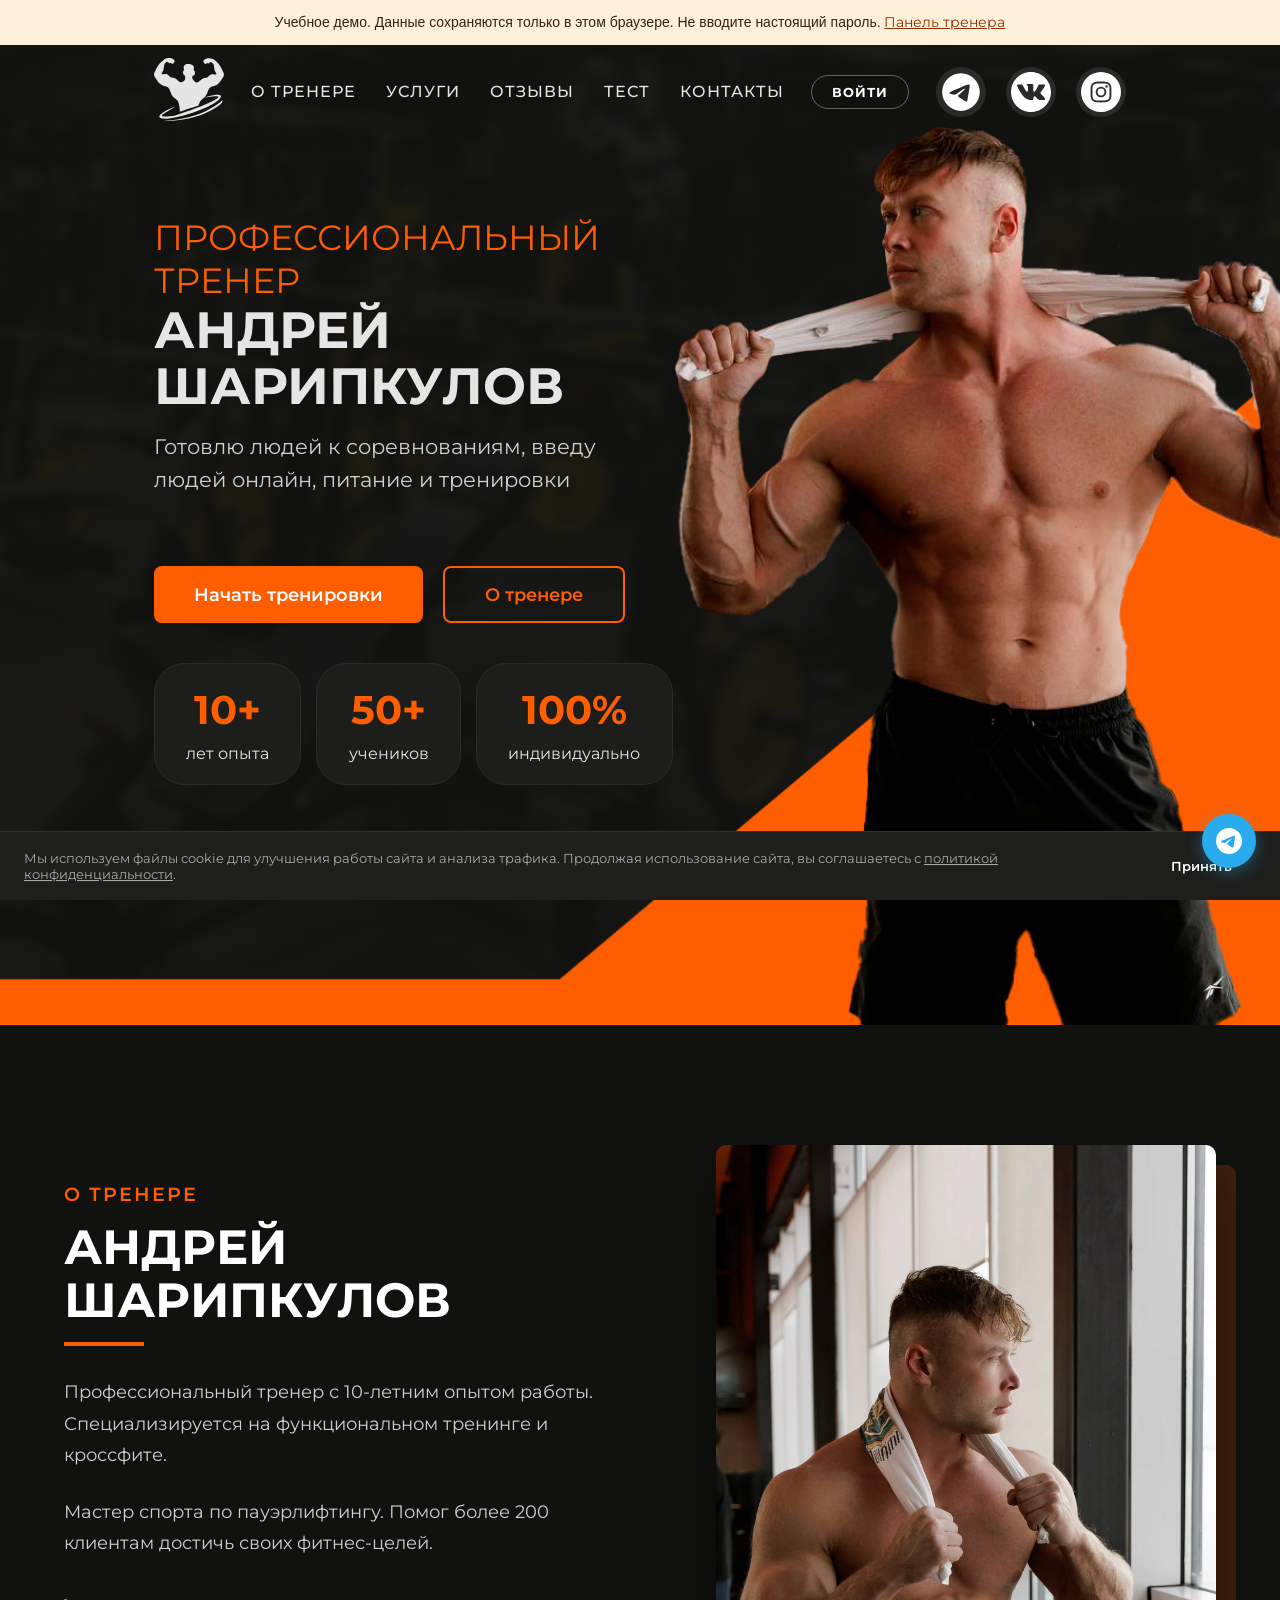
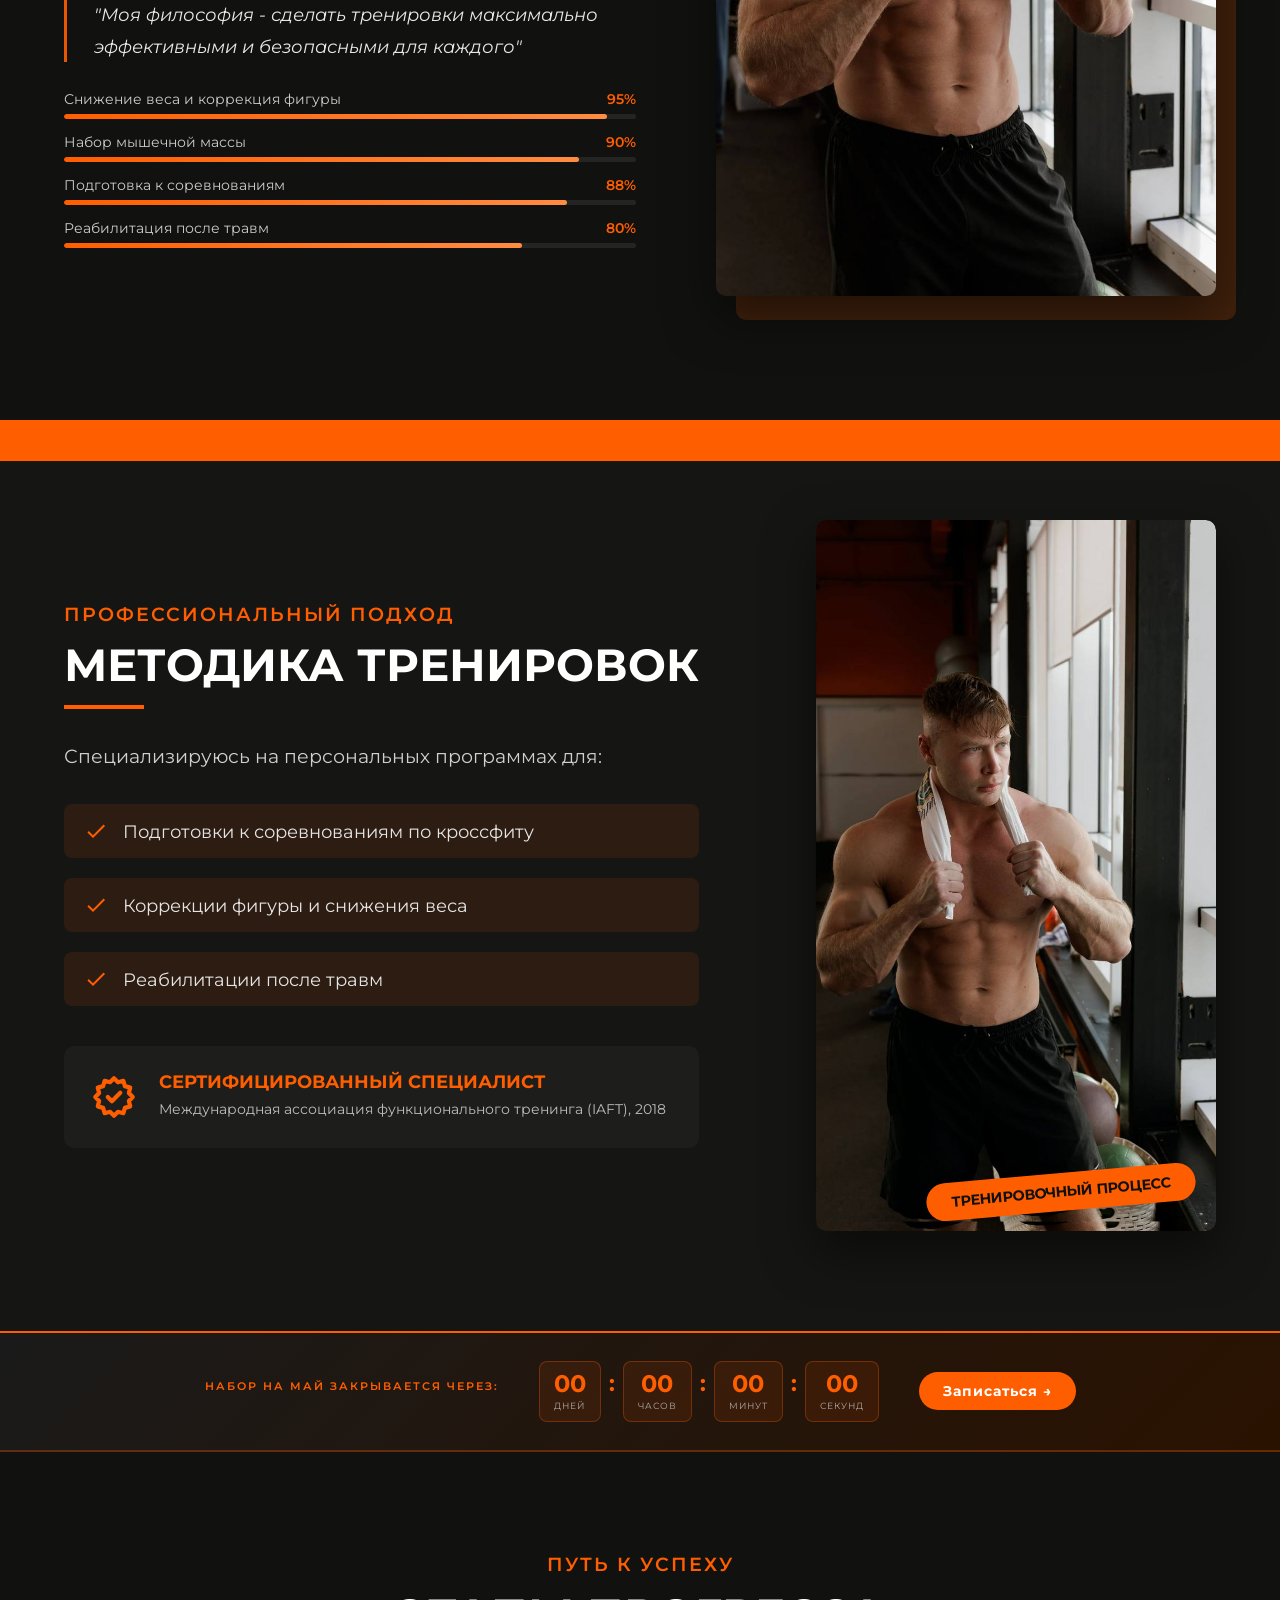
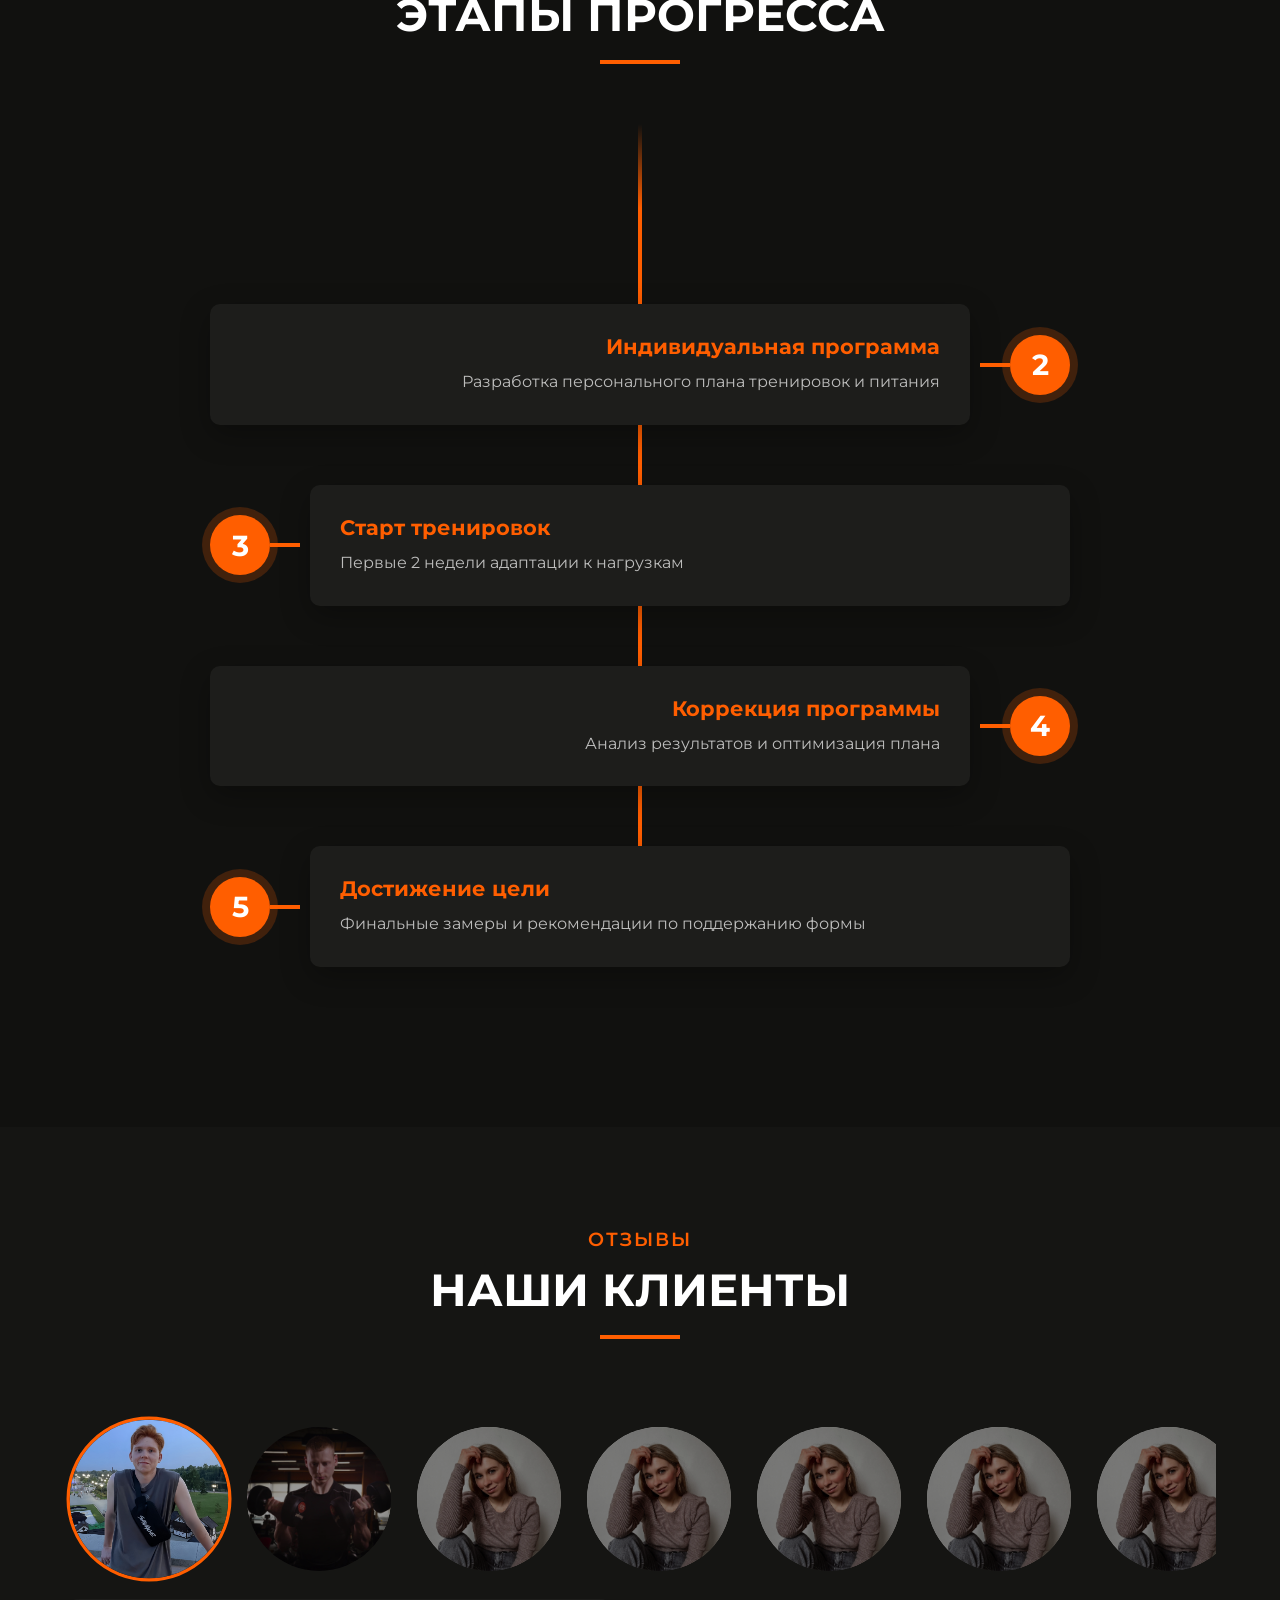
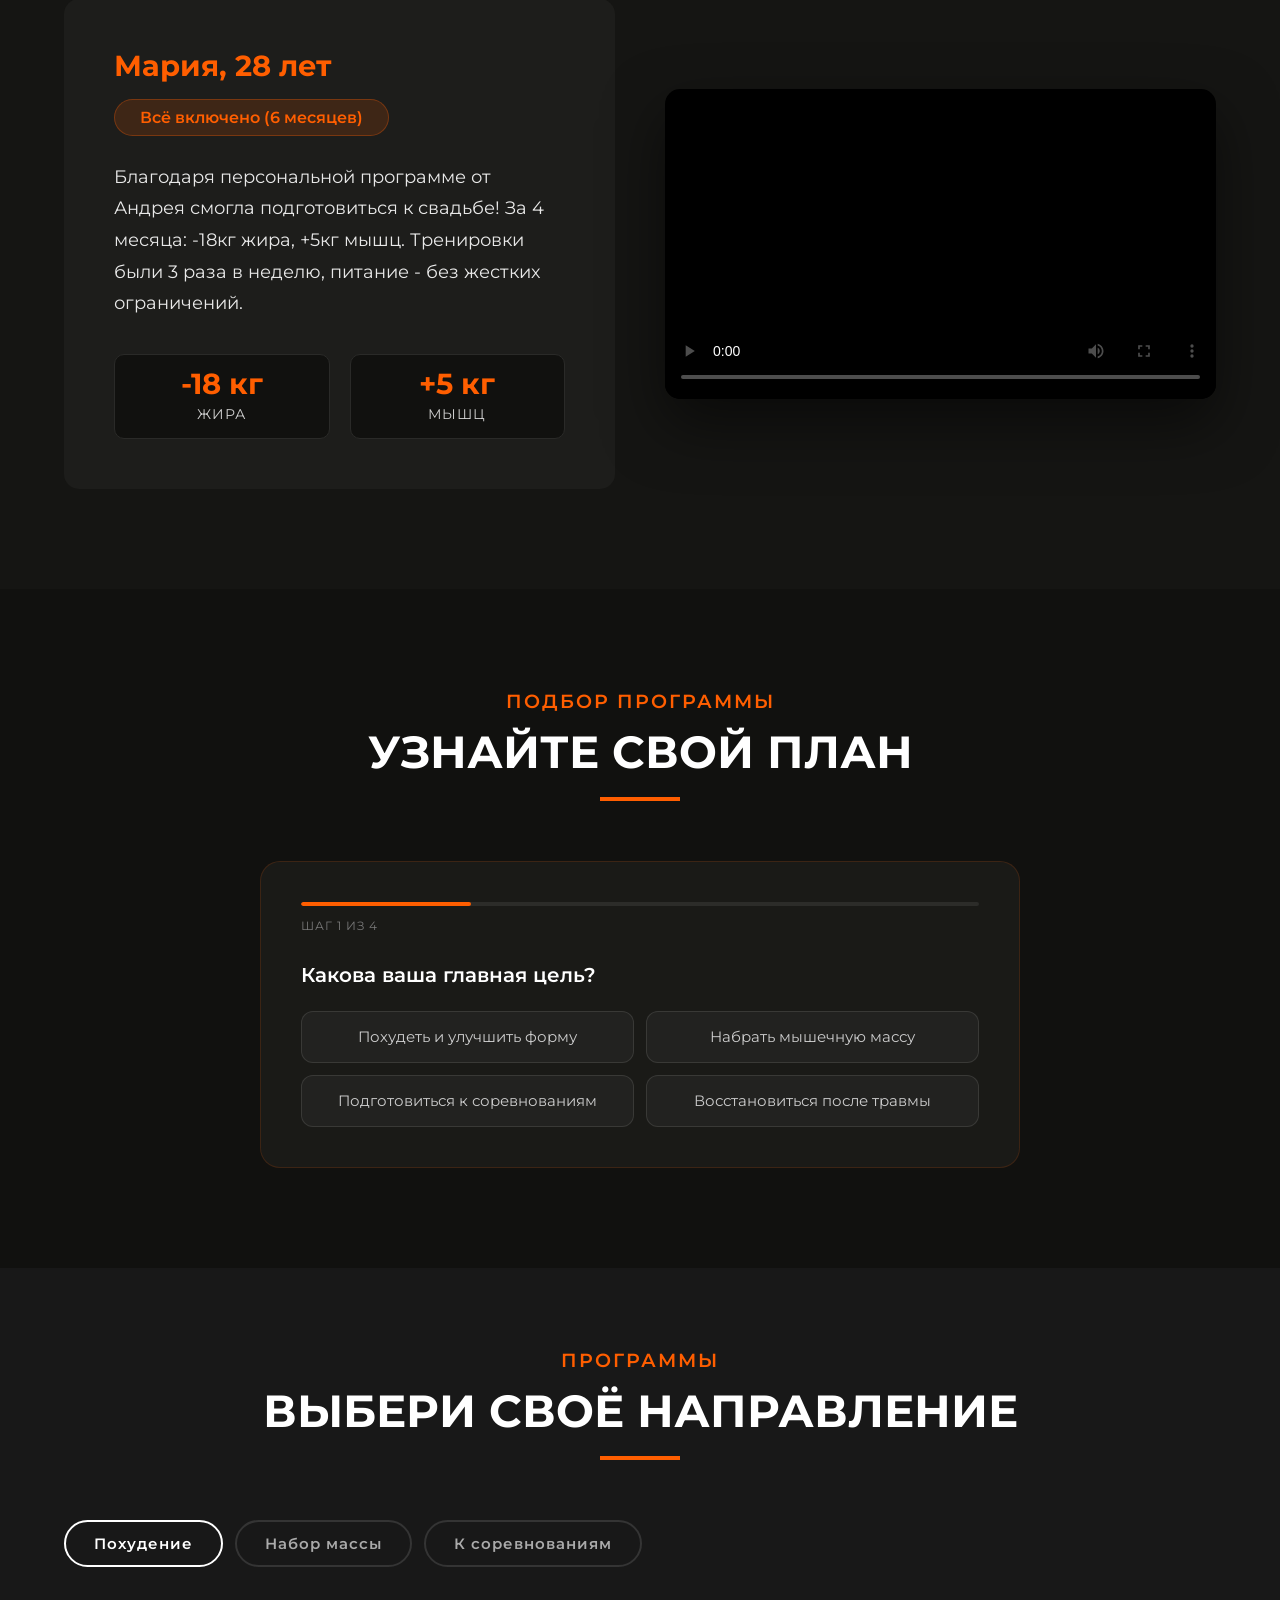
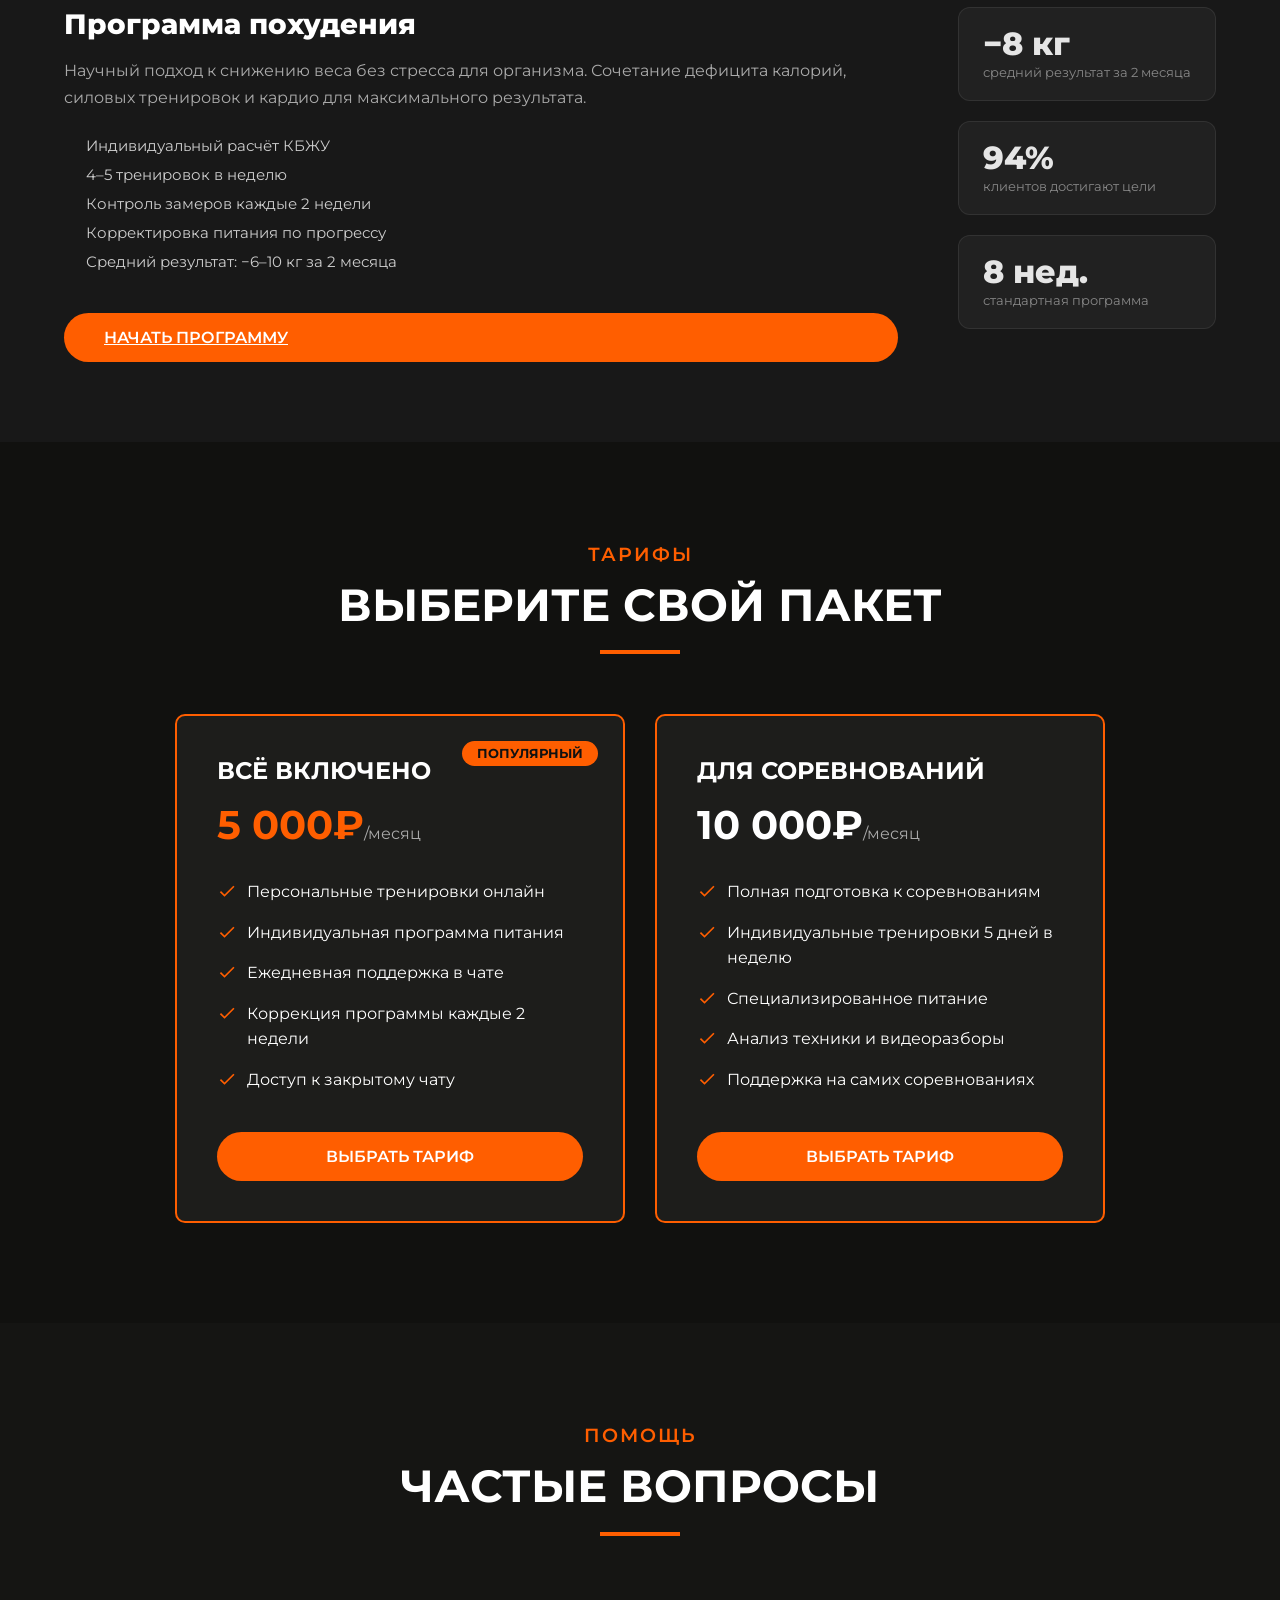
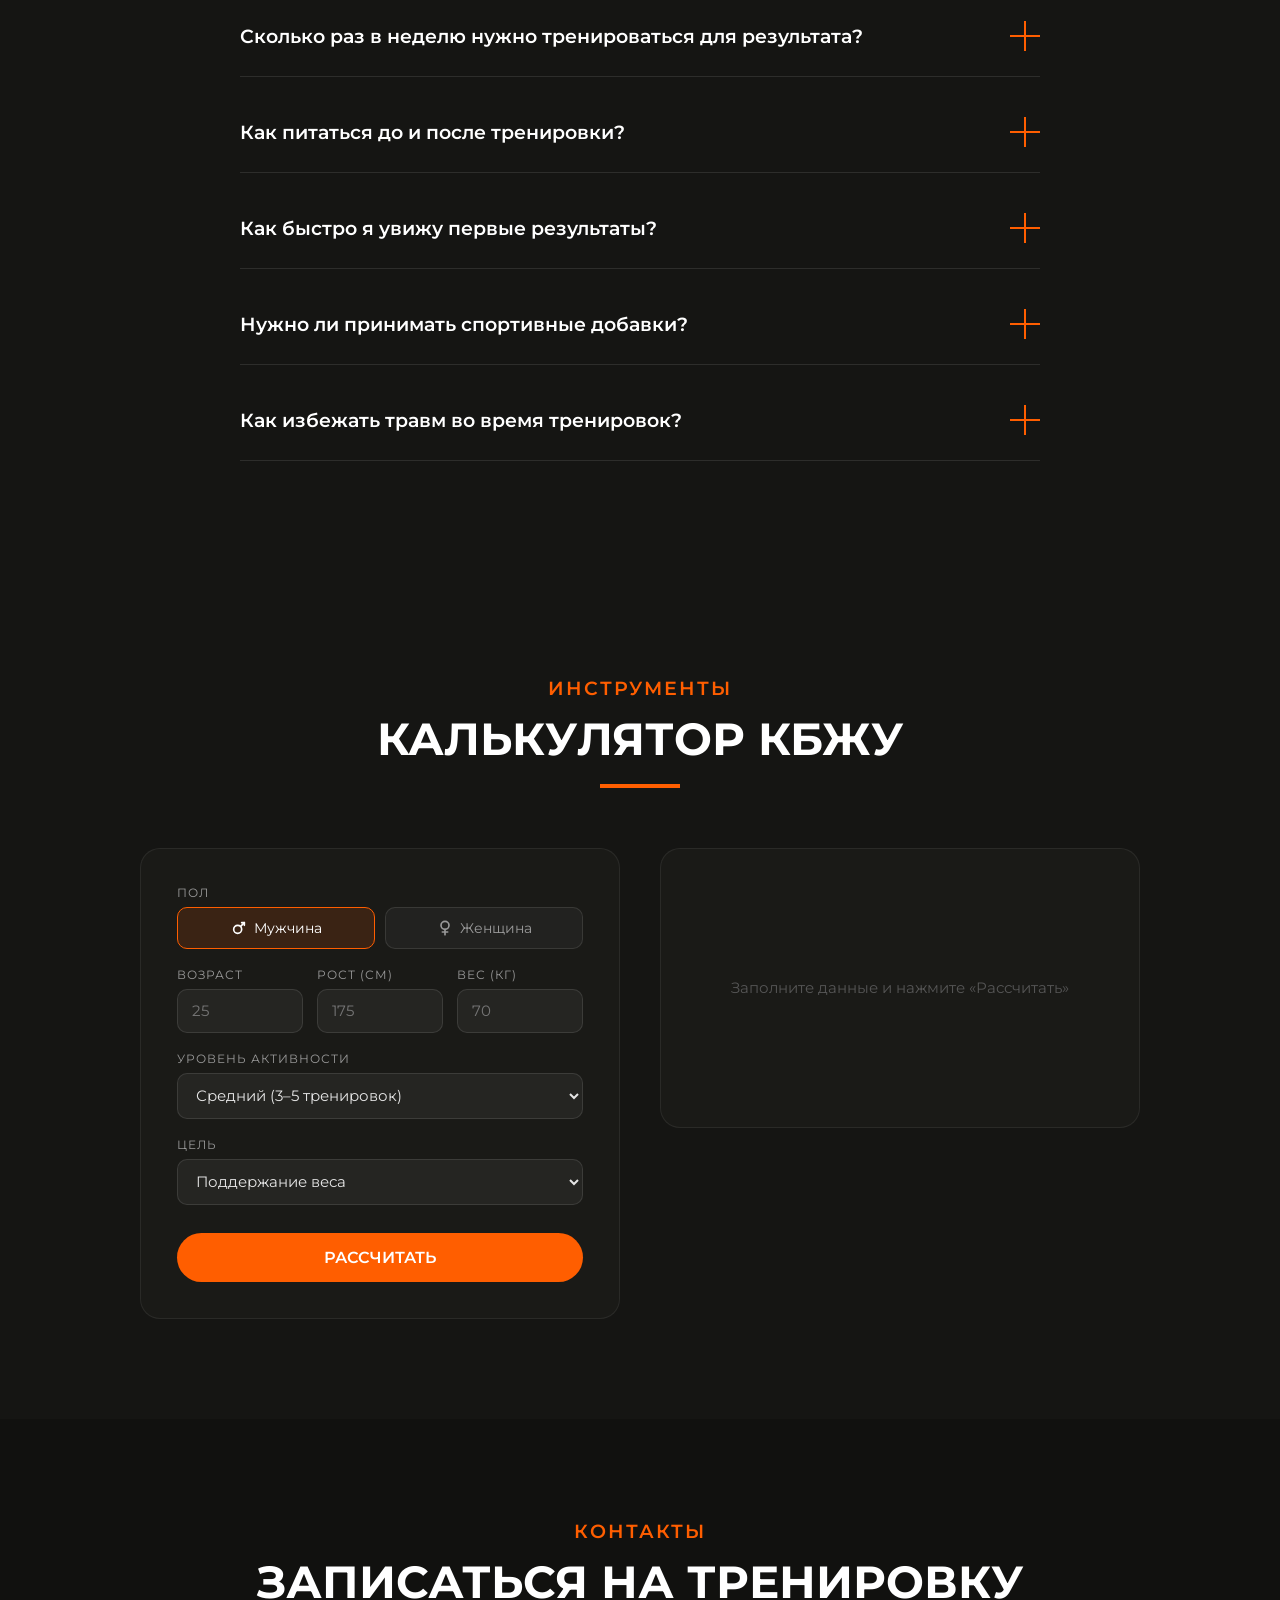
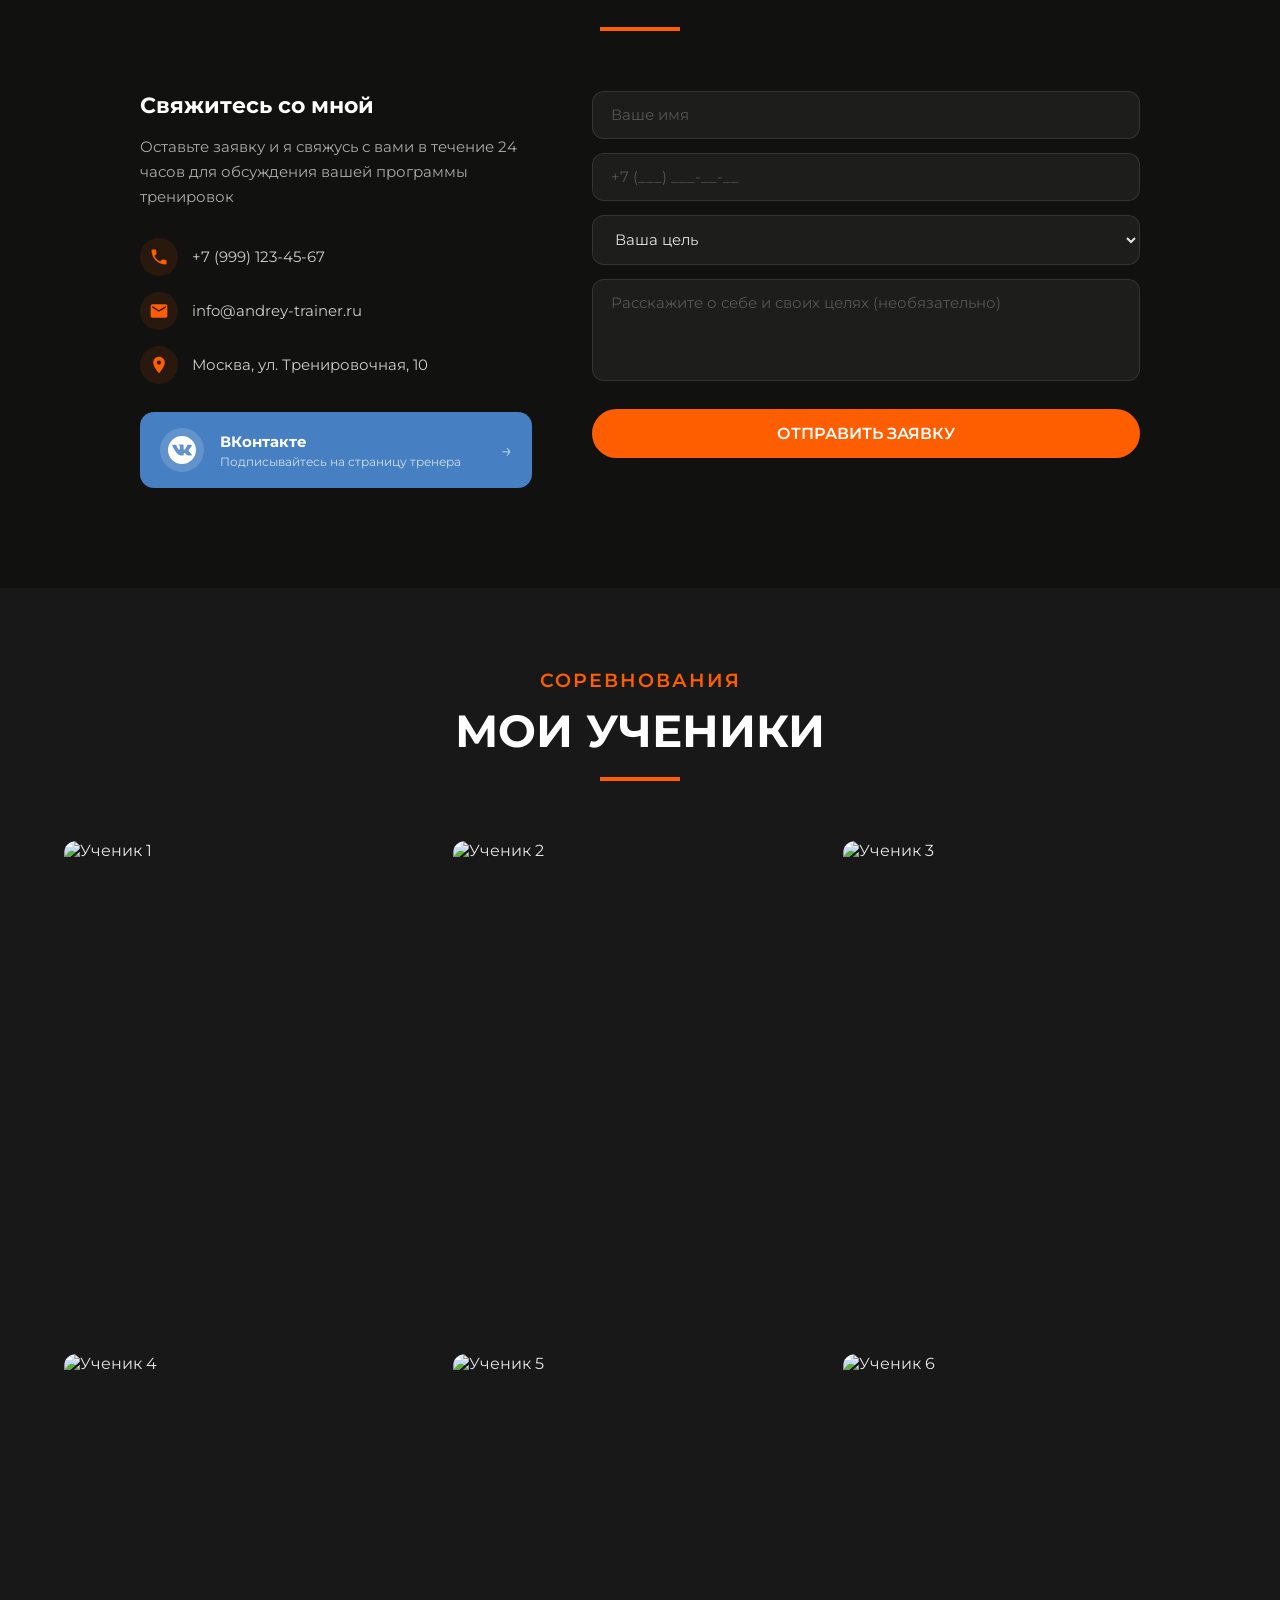
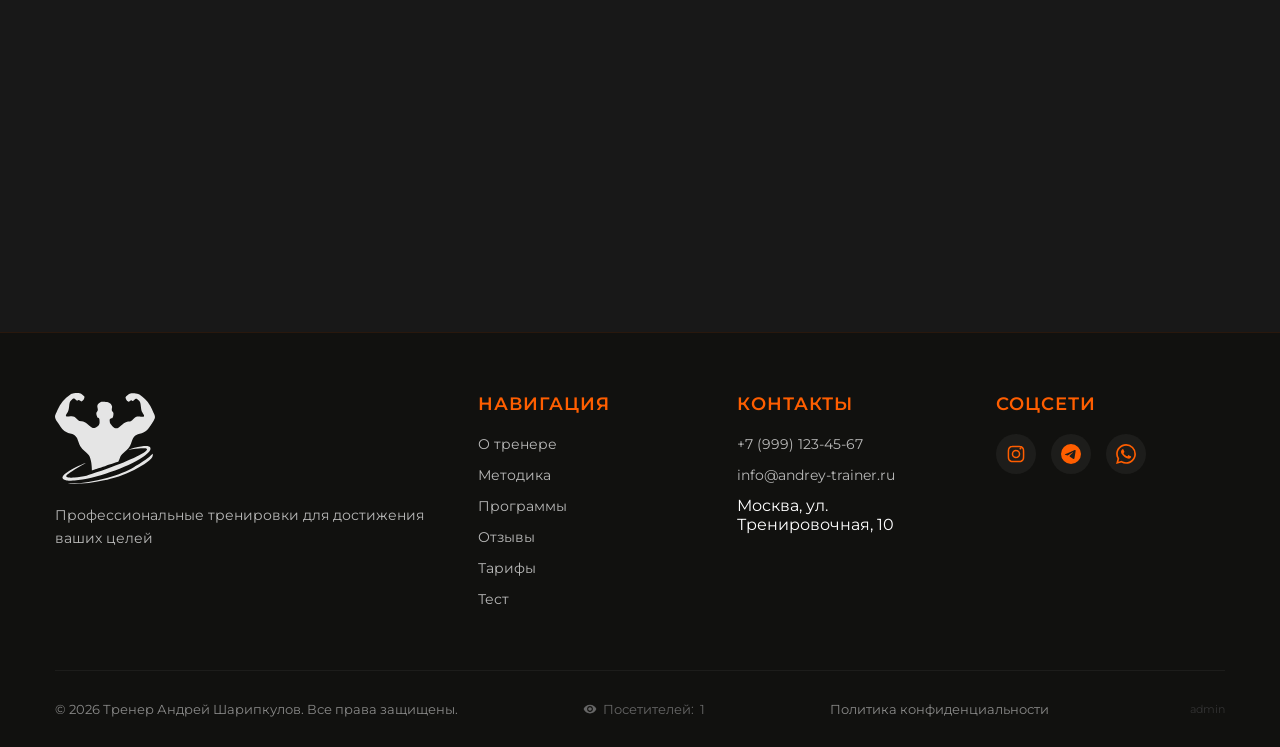
==== demo/index.html @ db142f4b "Trainer account demo" ====
<!DOCTYPE html>
<html lang="en">
  <head>
    <meta charset="UTF-8" />
    <meta name="viewport" content="width=device-width, initial-scale=1.0" />
    <meta name="description" content="Персональный тренер Андрей Шарипкулов — онлайн-тренировки, подготовка к соревнованиям, программы питания. 10+ лет опыта, 50+ учеников." />
    <meta name="keywords" content="персональный тренер, онлайн тренировки, похудение, набор массы, подготовка к соревнованиям, питание, Андрей Шарипкулов" />
    <meta name="author" content="Андрей Шарипкулов" />
    <meta property="og:title" content="Тренер Андрей Шарипкулов — персональные тренировки онлайн" />
    <meta property="og:description" content="Готовлю людей к соревнованиям, ввожу в онлайн, питание и тренировки. 10+ лет опыта." />
    <meta property="og:type" content="website" />
    <meta property="og:image" content="../img/trenerbel.png" />
    <link rel="stylesheet" href="css/site.css" />
    <title>Тренер Андрей Шарипкулов — персональные тренировки онлайн</title>

    
    <script type="application/ld+json">
    {
      "@context": "https://schema.org",
      "@type": "Person",
      "name": "Андрей Шарипкулов",
      "jobTitle": "Персональный тренер",
      "description": "Профессиональный тренер по фитнесу. Подготовка к соревнованиям, онлайн-тренировки, программы питания.",
      "url": "https://andrey-trainer.ru",
      "image": "../img/trenerbel.png",
      "sameAs": ["https://vk.com/andreysharipkulov"],
      "knowsAbout": ["Фитнес", "Пауэрлифтинг", "Подготовка к соревнованиям", "Диетология"],
      "offers": {
        "@type": "Offer",
        "name": "Персональные онлайн-тренировки",
        "priceCurrency": "RUB",
        "price": "5000"
      }
    }
    </script>

    
    
    
  <meta name="robots" content="noindex"><link rel="stylesheet" href="css/demo.css"></head>
  <body><aside class="demo-notice">Учебное демо. Данные сохраняются только в этом браузере. Не вводите настоящий пароль. <a href="admin.html">Панель тренера</a></aside>
    
    <div id="scrollProgress"></div>

    
    <button id="backToTop" aria-label="Наверх">
      <svg width="20" height="20" viewBox="0 0 24 24" fill="currentColor"><path d="M7.41 15.41L12 10.83l4.59 4.58L18 14l-6-6-6 6z"/></svg>
    </button>

    
    <a href="https://t.me/andreysharipkulov" target="_blank" class="tg-float" aria-label="Написать в Telegram">
      <svg width="26" height="26" viewBox="0 0 24 24" fill="#fff"><path d="M11.944 0A12 12 0 0 0 0 12a12 12 0 0 0 12 12 12 12 0 0 0 12-12A12 12 0 0 0 12 0a12 12 0 0 0-.056 0zm4.962 7.224c.1-.002.321.023.465.14a.506.506 0 0 1 .171.325c.016.093.036.306.02.472-.18 1.898-.962 6.502-1.36 8.627-.168.9-.499 1.201-.82 1.23-.696.065-1.225-.46-1.9-.902-1.056-.693-1.653-1.124-2.678-1.8-1.185-.78-.417-1.21.258-1.91.177-.184 3.247-2.977 3.307-3.23.007-.032.014-.15-.056-.212s-.174-.041-.249-.024c-.106.024-1.793 1.14-5.061 3.345-.48.33-.913.49-1.302.48-.428-.008-1.252-.241-1.865-.44-.752-.245-1.349-.374-1.297-.789.027-.216.325-.437.893-.663 3.498-1.524 5.83-2.529 6.998-3.014 3.332-1.386 4.025-1.627 4.476-1.635z"/></svg>
    </a>

    
    <div class="cookie-banner" id="cookieBanner">
      <p>Мы используем файлы cookie для улучшения работы сайта и анализа трафика. Продолжая использование сайта, вы соглашаетесь с <a href="#">политикой конфиденциальности</a>.</p>
      <button class="cookie-accept" id="cookieAccept">Принять</button>
    </div>

    <header>
      <nav>
        <div class="logo">
          <a href="index.html"><img src="img/logo.svg" alt="Логотип Тренер Андрей" /></a>
        </div>

        <button class="burger-menu" aria-label="Открыть меню">
          <span></span>
          <span></span>
          <span></span>
        </button>

        <ul class="menu" id="mainMenu">
          <li><a href="#about">О ТРЕНЕРЕ</a></li>
          <li><a href="#programs">УСЛУГИ</a></li>
          <li><a href="#reviews">ОТЗЫВЫ</a></li>
          <li><a href="#quiz">ТЕСТ</a></li>
          <li><a href="#contacts">КОНТАКТЫ</a></li>
        </ul>

        <a href="cabinet.html" class="btn-login-nav btn-cabinet" id="cabinetBtn" style="display:none;text-decoration:none">КАБИНЕТ →</a>
        <button class="btn-login-nav" id="openLoginModal">ВОЙТИ</button>

        <div class="social-icons">
          <a href="https://t.me/andreysharipkulov" target="_blank" rel="noopener" class="social-icon">
            <svg
              width="24"
              height="24"
              viewBox="0 0 32 32"
              fill="#ffffff"
              xmlns="http://www.w3.org/2000/svg"
            >
              <path
                d="M22.122 10.040c0.006-0 0.014-0 0.022-0 0.209 0 0.403 0.065 0.562 0.177l-0.003-0.002c0.116 0.101 0.194 0.243 0.213 0.403l0 0.003c0.020 0.122 0.031 0.262 0.031 0.405 0 0.065-0.002 0.129-0.007 0.193l0-0.009c-0.225 2.369-1.201 8.114-1.697 10.766-0.21 1.123-0.623 1.499-1.023 1.535-0.869 0.081-1.529-0.574-2.371-1.126-1.318-0.865-2.063-1.403-3.342-2.246-1.479-0.973-0.52-1.51 0.322-2.384 0.221-0.23 4.052-3.715 4.127-4.031 0.004-0.019 0.006-0.040 0.006-0.062 0-0.078-0.029-0.149-0.076-0.203l0 0c-0.052-0.034-0.117-0.053-0.185-0.053-0.045 0-0.088 0.009-0.128 0.024l0.002-0.001q-0.198 0.045-6.316 4.174c-0.445 0.351-1.007 0.573-1.619 0.599l-0.006 0c-0.867-0.105-1.654-0.298-2.401-0.573l0.074 0.024c-0.938-0.306-1.683-0.467-1.619-0.985q0.051-0.404 1.114-0.827 6.548-2.853 8.733-3.761c1.607-0.853 3.47-1.555 5.429-2.010l0.157-0.031zM15.93 1.025c-8.302 0.020-15.025 6.755-15.025 15.060 0 8.317 6.742 15.060 15.060 15.060s15.060-6.742 15.060-15.060c0-8.305-6.723-15.040-15.023-15.060h-0.002q-0.035-0-0.070 0z"
              ></path>
            </svg>
          </a>
          <a href="https://vk.com/andreysharipkulov" target="_blank" rel="noopener" class="social-icon">
            <svg
              width="24"
              height="24"
              viewBox="0 0 97.75 97.75"
              fill="#ffffff"
              xmlns="http://www.w3.org/2000/svg"
            >
              <path
                d="M48.875,0C21.883,0,0,21.882,0,48.875S21.883,97.75,48.875,97.75S97.75,75.868,97.75,48.875S75.867,0,48.875,0z M73.667,54.161c2.278,2.225,4.688,4.319,6.733,6.774c0.906,1.086,1.76,2.209,2.41,3.472c0.928,1.801,0.09,3.776-1.522,3.883 l-10.013-0.002c-2.586,0.214-4.644-0.829-6.379-2.597c-1.385-1.409-2.67-2.914-4.004-4.371c-0.545-0.598-1.119-1.161-1.803-1.604 c-1.365-0.888-2.551-0.616-3.333,0.81c-0.797,1.451-0.979,3.059-1.055,4.674c-0.109,2.361-0.821,2.978-3.19,3.089 c-5.062,0.237-9.865-0.531-14.329-3.083c-3.938-2.251-6.986-5.428-9.642-9.025c-5.172-7.012-9.133-14.708-12.692-22.625 c-0.801-1.783-0.215-2.737,1.752-2.774c3.268-0.063,6.536-0.055,9.804-0.003c1.33,0.021,2.21,0.782,2.721,2.037 c1.766,4.345,3.931,8.479,6.644,12.313c0.723,1.021,1.461,2.039,2.512,2.76c1.16,0.796,2.044,0.533,2.591-0.762 c0.35-0.823,0.501-1.703,0.577-2.585c0.26-3.021,0.291-6.041-0.159-9.05c-0.28-1.883-1.339-3.099-3.216-3.455 c-0.956-0.181-0.816-0.535-0.351-1.081c0.807-0.944,1.563-1.528,3.074-1.528l11.313-0.002c1.783,0.35,2.183,1.15,2.425,2.946 l0.01,12.572c-0.021,0.695,0.349,2.755,1.597,3.21c1,0.33,1.66-0.472,2.258-1.105c2.713-2.879,4.646-6.277,6.377-9.794 c0.764-1.551,1.423-3.156,2.063-4.764c0.476-1.189,1.216-1.774,2.558-1.754l10.894,0.013c0.321,0,0.647,0.003,0.965,0.058 c1.836,0.314,2.339,1.104,1.771,2.895c-0.894,2.814-2.631,5.158-4.329,7.508c-1.82,2.516-3.761,4.944-5.563,7.471 C71.48,50.992,71.611,52.155,73.667,54.161z"
              ></path>
            </svg>
          </a>
          <a href="#" target="_blank" class="social-icon">
            <svg
              width="24"
              height="24"
              viewBox="0 0 19.2 19.2"
              fill="#ffffff"
              xmlns="http://www.w3.org/2000/svg"
            >
              <path
                d="M13.498 6.651a1.656 1.656 0 0 0-.95-.949 2.766 2.766 0 0 0-.928-.172c-.527-.024-.685-.03-2.02-.03s-1.493.006-2.02.03a2.766 2.766 0 0 0-.929.172 1.656 1.656 0 0 0-.949.95 2.766 2.766 0 0 0-.172.928c-.024.527-.03.685-.03 2.02s.006 1.493.03 2.02a2.766 2.766 0 0 0 .172.929 1.656 1.656 0 0 0 .95.949 2.766 2.766 0 0 0 .928.172c.527.024.685.029 2.02.029s1.493-.005 2.02-.03a2.766 2.766 0 0 0 .929-.171 1.656 1.656 0 0 0 .949-.95 2.766 2.766 0 0 0 .172-.928c.024-.527.029-.685.029-2.02s-.005-1.493-.03-2.02a2.766 2.766 0 0 0-.171-.929zM9.6 12.168A2.568 2.568 0 1 1 12.168 9.6 2.568 2.568 0 0 1 9.6 12.168zm2.669-4.637a.6.6 0 1 1 .6-.6.6.6 0 0 1-.6.6zM11.267 9.6A1.667 1.667 0 1 1 9.6 7.933 1.667 1.667 0 0 1 11.267 9.6zM9.6 0a9.6 9.6 0 1 0 9.6 9.6A9.6 9.6 0 0 0 9.6 0zm4.97 11.661a3.67 3.67 0 0 1-.233 1.214 2.556 2.556 0 0 1-1.462 1.462 3.67 3.67 0 0 1-1.213.233c-.534.024-.704.03-2.062.03s-1.528-.006-2.062-.03a3.67 3.67 0 0 1-1.213-.233 2.556 2.556 0 0 1-1.462-1.462 3.67 3.67 0 0 1-.233-1.213c-.024-.534-.03-.704-.03-2.062s.006-1.528.03-2.062a3.67 3.67 0 0 1 .232-1.213 2.556 2.556 0 0 1 1.463-1.463 3.67 3.67 0 0 1 1.213-.232c.534-.024.704-.03 2.062-.03s1.528.006 2.062.03a3.67 3.67 0 0 1 1.213.232 2.556 2.556 0 0 1 1.462 1.463 3.67 3.67 0 0 1 .233 1.213c.024.534.03.704.03 2.062s-.006 1.528-.03 2.062z"
              ></path>
            </svg>
          </a>
        </div>
      </nav>
      <div class="menu-overlay"></div>

      <div class="hero-section">
        <div class="hero-wrapper">
          <div class="hero-left">
            <div class="hero-text-block">
              <p class="hero-subtitle">ПРОФЕССИОНАЛЬНЫЙ ТРЕНЕР</p>
              <h1 class="hero-title">АНДРЕЙ ШАРИПКУЛОВ</h1>
              <p class="hero-description">
                Готовлю людей к соревнованиям, введу людей онлайн, питание и
                тренировки
              </p>
            </div>
            <div class="hero-cta-block">
              <div class="hero-cta">
                <button class="hero-btn main-btn" onclick="document.getElementById('contacts').scrollIntoView({behavior:'smooth'})">Начать тренировки</button>
                <button class="hero-btn outline-btn" onclick="document.getElementById('about').scrollIntoView({behavior:'smooth'})">О тренере</button>
              </div>
              <div class="advantages-container">
                <div class="advantage-item">
                  <span class="advantage-number">10+</span>
                  <span class="advantage-text">лет опыта</span>
                </div>
                <div class="advantage-item">
                  <span class="advantage-number">50+</span>
                  <span class="advantage-text">учеников</span>
                </div>
                <div class="advantage-item">
                  <span class="advantage-number">100%</span>
                  <span class="advantage-text">индивидуально</span>
                </div>
              </div>
            </div>
          </div>
          <div class="hero-image-block">
            <img
              src="../img/trenerbel.png"
              alt="Тренер Андрей"
              class="trainer-photo"
            />
          </div>
        </div>
      </div>
    </header>

    <section class="about-coach" id="about">
      <div class="coach-content">
        <div class="coach-info">
          <div class="title-main-text">О ТРЕНЕРЕ</div>
          <div class="title_text">АНДРЕЙ ШАРИПКУЛОВ</div>
          <div class="coach-description">
            <p>
              Профессиональный тренер с 10-летним опытом работы.
              Специализируется на функциональном тренинге и кроссфите.
            </p>
            <p>
              Мастер спорта по пауэрлифтингу. Помог более 200 клиентам достичь
              своих фитнес-целей.
            </p>
            <p>
              "Моя философия - сделать тренировки максимально эффективными и
              безопасными для каждого"
            </p>
          </div>

          <div class="skills-section">
            <div class="skill-item">
              <div class="skill-header">
                <span class="skill-name">Снижение веса и коррекция фигуры</span>
                <span class="skill-percent">95%</span>
              </div>
              <div class="skill-bar"><div class="skill-fill" data-width="95"></div></div>
            </div>
            <div class="skill-item">
              <div class="skill-header">
                <span class="skill-name">Набор мышечной массы</span>
                <span class="skill-percent">90%</span>
              </div>
              <div class="skill-bar"><div class="skill-fill" data-width="90"></div></div>
            </div>
            <div class="skill-item">
              <div class="skill-header">
                <span class="skill-name">Подготовка к соревнованиям</span>
                <span class="skill-percent">88%</span>
              </div>
              <div class="skill-bar"><div class="skill-fill" data-width="88"></div></div>
            </div>
            <div class="skill-item">
              <div class="skill-header">
                <span class="skill-name">Реабилитация после травм</span>
                <span class="skill-percent">80%</span>
              </div>
              <div class="skill-bar"><div class="skill-fill" data-width="80"></div></div>
            </div>
          </div>
        </div>
        <div class="coach-photo">
          <img src="../img/coach-about.jpg" alt="Андрей Шарипкулов" />
        </div>
      </div>
    </section>

    <section class="training-method" id="method">
      <div class="method-content">
        <div class="method-info">
          <span class="method-subtitle">ПРОФЕССИОНАЛЬНЫЙ ПОДХОД</span>
          <h2 class="method-title">МЕТОДИКА ТРЕНИРОВОК</h2>

          <div class="method-description">
            <p>Специализируюсь на персональных программах для:</p>

            <ul class="specialization-list">
              <li>
                <svg width="24" height="24" viewBox="0 0 24 24" fill="#ff5e00">
                  <path
                    d="M9 16.17L4.83 12l-1.42 1.41L9 19 21 7l-1.41-1.41L9 16.17z"
                  />
                </svg>
                Подготовки к соревнованиям по кроссфиту
              </li>
              <li>
                <svg width="24" height="24" viewBox="0 0 24 24" fill="#ff5e00">
                  <path
                    d="M9 16.17L4.83 12l-1.42 1.41L9 19 21 7l-1.41-1.41L9 16.17z"
                  />
                </svg>
                Коррекции фигуры и снижения веса
              </li>
              <li>
                <svg width="24" height="24" viewBox="0 0 24 24" fill="#ff5e00">
                  <path
                    d="M9 16.17L4.83 12l-1.42 1.41L9 19 21 7l-1.41-1.41L9 16.17z"
                  />
                </svg>
                Реабилитации после травм
              </li>
            </ul>

            <div class="certification">
              <img
                src="../img/certificate-icon.svg"
                alt="Сертификат"
                class="cert-icon"
              />
              <div>
                <h3>СЕРТИФИЦИРОВАННЫЙ СПЕЦИАЛИСТ</h3>
                <p>
                  Международная ассоциация функционального тренинга (IAFT), 2018
                </p>
              </div>
            </div>
          </div>
        </div>

        <div class="method-photo">
          <video
            class="training-video"
            poster="../img/video-poster.jpg"
            muted
            loop
            playsinline
          >
            <source src="../img/training1.mp4" type="video/mp4" />
            Ваш браузер не поддерживает видео
          </video>
          <div class="training-label">ТРЕНИРОВОЧНЫЙ ПРОЦЕСС</div>
        </div>
      </div>
    </section>
    <div class="countdown-banner">
      <div class="countdown-banner-inner">
        <p class="countdown-label">НАБОР НА МАЙ ЗАКРЫВАЕТСЯ ЧЕРЕЗ:</p>
        <div class="countdown-display">
          <div class="countdown-unit"><span id="cd-days">00</span><small>дней</small></div>
          <div class="countdown-sep">:</div>
          <div class="countdown-unit"><span id="cd-hours">00</span><small>часов</small></div>
          <div class="countdown-sep">:</div>
          <div class="countdown-unit"><span id="cd-minutes">00</span><small>минут</small></div>
          <div class="countdown-sep">:</div>
          <div class="countdown-unit"><span id="cd-seconds">00</span><small>секунд</small></div>
        </div>
        <a href="#contacts" class="countdown-cta">Записаться →</a>
      </div>
    </div>

    <section class="progress-path">
      <div class="container">
        <div class="section-header">
          <span class="section-subtitle">ПУТЬ К УСПЕХУ</span>
          <h2 class="section-title">ЭТАПЫ ПРОГРЕССА</h2>
          <div class="section-divider"></div>
        </div>

        <div class="path-container">
          
          <div class="path-step">
            <div class="step-number">1</div>
            <div class="step-content">
              <h3>Первичная консультация</h3>
              <p>Анализ вашего текущего состояния, замеры и постановка целей</p>
            </div>
          </div>

          
          <div class="path-step reverse">
            <div class="step-number">2</div>
            <div class="step-content">
              <h3>Индивидуальная программа</h3>
              <p>Разработка персонального плана тренировок и питания</p>
            </div>
          </div>

          
          <div class="path-step">
            <div class="step-number">3</div>
            <div class="step-content">
              <h3>Старт тренировок</h3>
              <p>Первые 2 недели адаптации к нагрузкам</p>
            </div>
          </div>

          
          <div class="path-step reverse">
            <div class="step-number">4</div>
            <div class="step-content">
              <h3>Коррекция программы</h3>
              <p>Анализ результатов и оптимизация плана</p>
            </div>
          </div>

          
          <div class="path-step">
            <div class="step-number">5</div>
            <div class="step-content">
              <h3>Достижение цели</h3>
              <p>Финальные замеры и рекомендации по поддержанию формы</p>
            </div>
          </div>

          
          <div class="progress-line"></div>
        </div>
      </div>
    </section>
    <section class="reviews-section" id="reviews">
      <div class="container">
        <div class="section-header">
          <span class="section-subtitle">ОТЗЫВЫ</span>
          <h2 class="section-title">НАШИ КЛИЕНТЫ</h2>
          <div class="section-divider"></div>
        </div>

        
        <div class="clients-carousel" id="clientsCarousel">
          
        </div>

        
        <div class="review-container">
          
          <div class="review-content" id="reviewContent">
            
          </div>

          
          <div class="video-review" id="videoReview">
            <video class="review-video" controls>
              <source src="" type="video/mp4" />
            </video>
          </div>
        </div>
      </div>
    </section>

    <section class="quiz-section" id="quiz">
      <div class="container">
        <div class="section-header">
          <span class="section-subtitle">ПОДБОР ПРОГРАММЫ</span>
          <h2 class="section-title">УЗНАЙТЕ СВОЙ ПЛАН</h2>
          <div class="section-divider"></div>
        </div>
        <div class="quiz-wrapper">
          <div class="quiz-inner">
            <div class="quiz-progress-track">
              <div class="quiz-progress-fill" id="quizProgressFill"></div>
            </div>
            <p class="quiz-step-info" id="quizStepInfo">Шаг 1 из 4</p>

            <div id="quizStepsContainer">
              <div class="quiz-step active" data-step="1">
                <h3 class="quiz-question">Какова ваша главная цель?</h3>
                <div class="quiz-options">
                  <div class="quiz-option" data-value="lose">Похудеть и улучшить форму</div>
                  <div class="quiz-option" data-value="gain">Набрать мышечную массу</div>
                  <div class="quiz-option" data-value="compete">Подготовиться к соревнованиям</div>
                  <div class="quiz-option" data-value="rehab">Восстановиться после травмы</div>
                </div>
              </div>

              <div class="quiz-step" data-step="2">
                <h3 class="quiz-question">Ваш уровень подготовки?</h3>
                <div class="quiz-options">
                  <div class="quiz-option" data-value="beginner">Новичок (менее 1 года)</div>
                  <div class="quiz-option" data-value="intermediate">Средний (1–3 года)</div>
                  <div class="quiz-option" data-value="advanced">Продвинутый (3+ лет)</div>
                </div>
              </div>

              <div class="quiz-step" data-step="3">
                <h3 class="quiz-question">Сколько времени в неделю готовы уделять тренировкам?</h3>
                <div class="quiz-options">
                  <div class="quiz-option" data-value="low">2–3 часа</div>
                  <div class="quiz-option" data-value="medium">4–6 часов</div>
                  <div class="quiz-option" data-value="high">7+ часов в неделю</div>
                </div>
              </div>

              <div class="quiz-step" data-step="4">
                <h3 class="quiz-question">Как хотите тренироваться?</h3>
                <div class="quiz-options">
                  <div class="quiz-option" data-value="online">Онлайн (из дома или зала)</div>
                  <div class="quiz-option" data-value="intensive">Интенсивная подготовка в зале</div>
                </div>
              </div>
            </div>

            <div class="quiz-result" id="quizResult">
              <p class="quiz-result-heading">Ваша рекомендация</p>
              <div class="quiz-result-card" id="quizResultCard"></div>
              <button class="btn-primary quiz-restart-btn" id="quizRestartBtn">Пройти заново</button>
            </div>
          </div>
        </div>
      </div>
    </section>

    <section class="programs-section" id="programs">
      <div class="container">
        <div class="section-header">
          <span class="section-subtitle">ПРОГРАММЫ</span>
          <h2 class="section-title">ВЫБЕРИ СВОЁ НАПРАВЛЕНИЕ</h2>
          <div class="section-divider"></div>
        </div>
        <div class="programs-tabs">
          <button class="prog-tab active" data-tab="lose">Похудение</button>
          <button class="prog-tab" data-tab="gain">Набор массы</button>
          <button class="prog-tab" data-tab="comp">К соревнованиям</button>
        </div>
        <div class="programs-content">
          <div class="prog-panel active" id="tab-lose">
            <div class="prog-info">
              <h3>Программа похудения</h3>
              <p>Научный подход к снижению веса без стресса для организма. Сочетание дефицита калорий, силовых тренировок и кардио для максимального результата.</p>
              <ul class="prog-list">
                <li>Индивидуальный расчёт КБЖУ</li>
                <li>4–5 тренировок в неделю</li>
                <li>Контроль замеров каждые 2 недели</li>
                <li>Корректировка питания по прогрессу</li>
                <li>Средний результат: −6–10 кг за 2 месяца</li>
              </ul>
              <a href="#contacts" class="btn-primary">Начать программу</a>
            </div>
            <div class="prog-stats">
              <div class="prog-stat"><span class="prog-stat-num">−8 кг</span><span>средний результат за 2 месяца</span></div>
              <div class="prog-stat"><span class="prog-stat-num">94%</span><span>клиентов достигают цели</span></div>
              <div class="prog-stat"><span class="prog-stat-num">8 нед.</span><span>стандартная программа</span></div>
            </div>
          </div>
          <div class="prog-panel" id="tab-gain">
            <div class="prog-info">
              <h3>Программа набора массы</h3>
              <p>Грамотный набор мышечной массы с минимальным количеством жира. Прогрессивные нагрузки, профицит калорий и восстановление — основа роста.</p>
              <ul class="prog-list">
                <li>Высококалорийный план питания</li>
                <li>5 силовых тренировок в неделю</li>
                <li>Периодизация нагрузок</li>
                <li>Контроль качества набора (замеры)</li>
                <li>Средний результат: +3–5 кг мышц за 3 месяца</li>
              </ul>
              <a href="#contacts" class="btn-primary">Начать программу</a>
            </div>
            <div class="prog-stats">
              <div class="prog-stat"><span class="prog-stat-num">+4 кг</span><span>мышечной массы за 3 месяца</span></div>
              <div class="prog-stat"><span class="prog-stat-num">5 дн.</span><span>тренировок в неделю</span></div>
              <div class="prog-stat"><span class="prog-stat-num">12 нед.</span><span>стандартная программа</span></div>
            </div>
          </div>
          <div class="prog-panel" id="tab-comp">
            <div class="prog-info">
              <h3>Подготовка к соревнованиям</h3>
              <p>Полный цикл подготовки к выступлению — от набора до сушки. Опыт вывода 50+ спортсменов на сцену, включая призёров региональных чемпионатов.</p>
              <ul class="prog-list">
                <li>Индивидуальный цикл подготовки</li>
                <li>Сушка и пиковая форма к дате соревнований</li>
                <li>Позирование и работа со сценой</li>
                <li>Поддержка на самих соревнованиях</li>
                <li>Анализ техники на видеоразборах</li>
              </ul>
              <a href="#contacts" class="btn-primary">Начать программу</a>
            </div>
            <div class="prog-stats">
              <div class="prog-stat"><span class="prog-stat-num">50+</span><span>спортсменов выведено на сцену</span></div>
              <div class="prog-stat"><span class="prog-stat-num">5 дн.</span><span>тренировок в неделю</span></div>
              <div class="prog-stat"><span class="prog-stat-num">16 нед.</span><span>стандартная программа</span></div>
            </div>
          </div>
        </div>
      </div>
    </section>

    <section class="pricing-section" id="pricing">
      <div class="container">
        <div class="section-header">
          <span class="section-subtitle">ТАРИФЫ</span>
          <h2 class="section-title">ВЫБЕРИТЕ СВОЙ ПАКЕТ</h2>
          <div class="section-divider"></div>
        </div>

        <div class="pricing-cards">
          
          <div class="pricing-card popular">
            <div class="card-header">
              <h3>ВСЁ ВКЛЮЧЕНО</h3>
              <div class="price">5 000₽<span>/месяц</span></div>
              <div class="popular-badge">ПОПУЛЯРНЫЙ</div>
            </div>
            <ul class="features-list">
              <li>
                <svg><use xlink:href="#check-icon"></use></svg> Персональные
                тренировки онлайн
              </li>
              <li>
                <svg><use xlink:href="#check-icon"></use></svg> Индивидуальная
                программа питания
              </li>
              <li>
                <svg><use xlink:href="#check-icon"></use></svg> Ежедневная
                поддержка в чате
              </li>
              <li>
                <svg><use xlink:href="#check-icon"></use></svg> Коррекция
                программы каждые 2 недели
              </li>
              <li>
                <svg><use xlink:href="#check-icon"></use></svg> Доступ к
                закрытому чату
              </li>
            </ul>
            <button class="btn-primary" onclick="document.getElementById('contacts').scrollIntoView({behavior:'smooth'})">Выбрать тариф</button>
          </div>

          
          <div class="pricing-card elite">
            <div class="card-header">
              <h3>ДЛЯ СОРЕВНОВАНИЙ</h3>
              <div class="price">10 000₽<span>/месяц</span></div>
            </div>
            <ul class="features-list">
              <li>
                <svg><use xlink:href="#check-icon"></use></svg> Полная
                подготовка к соревнованиям
              </li>
              <li>
                <svg><use xlink:href="#check-icon"></use></svg> Индивидуальные
                тренировки 5 дней в неделю
              </li>
              <li>
                <svg><use xlink:href="#check-icon"></use></svg>
                Специализированное питание
              </li>
              <li>
                <svg><use xlink:href="#check-icon"></use></svg> Анализ техники и
                видеоразборы
              </li>
              <li>
                <svg><use xlink:href="#check-icon"></use></svg> Поддержка на
                самих соревнованиях
              </li>
            </ul>
            <button class="btn-primary" onclick="document.getElementById('contacts').scrollIntoView({behavior:'smooth'})">Выбрать тариф</button>
          </div>
        </div>
      </div>
    </section>

    <section class="faq-section">
      <div class="container">
        <div class="section-header">
          <span class="section-subtitle">ПОМОЩЬ</span>
          <h2 class="section-title">ЧАСТЫЕ ВОПРОСЫ</h2>
          <div class="section-divider"></div>
        </div>

        <div class="faq-container">
          
          <div class="faq-item">
            <div class="faq-question">
              <h3>Сколько раз в неделю нужно тренироваться для результата?</h3>
              <div class="faq-toggle">
                <span class="plus-icon"></span>
              </div>
            </div>
            <div class="faq-answer">
              <p>
                Для заметных результатов рекомендуем 3-4 тренировки в неделю.
                Новичкам стоит начинать с 2-3 занятий, постепенно увеличивая
                частоту. Важно соблюдать баланс между нагрузкой и
                восстановлением.
              </p>
            </div>
          </div>

          
          <div class="faq-item">
            <div class="faq-question">
              <h3>Как питаться до и после тренировки?</h3>
              <div class="faq-toggle">
                <span class="plus-icon"></span>
              </div>
            </div>
            <div class="faq-answer">
              <p>
                <strong>Перед тренировкой:</strong> Легкий прием пищи за 1.5-2
                часа (белки + сложные углеводы).<br />
                <strong>После тренировки:</strong> В течение 30-45 минут -
                белковая пища с овощами. Для набора массы можно добавить быстрые
                углеводы.
              </p>
            </div>
          </div>

          
          <div class="faq-item">
            <div class="faq-question">
              <h3>Как быстро я увижу первые результаты?</h3>
              <div class="faq-toggle">
                <span class="plus-icon"></span>
              </div>
            </div>
            <div class="faq-answer">
              <p>
                Первые изменения (улучшение самочувствия, тонус мышц) появляются
                через 3-4 недели. Визуальные изменения - через 6-8 недель.
                Серьезная трансформация требует 3-6 месяцев регулярных занятий.
              </p>
            </div>
          </div>

          
          <div class="faq-item">
            <div class="faq-question">
              <h3>Нужно ли принимать спортивные добавки?</h3>
              <div class="faq-toggle">
                <span class="plus-icon"></span>
              </div>
            </div>
            <div class="faq-answer">
              <p>
                Базовые добавки (протеин, омега-3, витамин D) могут быть
                полезны. Однако они не заменяют полноценное питание.
                Индивидуальные рекомендации по добавкам даются после анализа
                вашего рациона и целей.
              </p>
            </div>
          </div>

          
          <div class="faq-item">
            <div class="faq-question">
              <h3>Как избежать травм во время тренировок?</h3>
              <div class="faq-toggle">
                <span class="plus-icon"></span>
              </div>
            </div>
            <div class="faq-answer">
              <p>
                1) Всегда делайте разминку (10-15 мин)<br />
                2) Освойте правильную технику упражнений<br />
                3) Увеличивайте нагрузку постепенно<br />
                4) Не игнорируйте болевые ощущения<br />
                5) Включайте упражнения на мобильность суставов
              </p>
            </div>
          </div>
        </div>
      </div>
    </section>

    <section class="calc-section" id="calculator">
      <div class="container">
        <div class="section-header">
          <span class="section-subtitle">ИНСТРУМЕНТЫ</span>
          <h2 class="section-title">КАЛЬКУЛЯТОР КБЖУ</h2>
          <div class="section-divider"></div>
        </div>
        <div class="calc-wrapper">
          <div class="calc-form">
            <div class="calc-row">
              <div class="calc-group full-width">
                <label>Пол</label>
                <div class="calc-gender">
                  <button class="gender-btn active" data-gender="male">
                    <svg width="16" height="16" viewBox="0 0 24 24" fill="none" stroke="currentColor" stroke-width="2.5" stroke-linecap="round" stroke-linejoin="round"><circle cx="10" cy="14" r="6"/><line x1="14.5" y1="9.5" x2="20" y2="4"/><polyline points="16,4 20,4 20,8"/></svg>
                    Мужчина
                  </button>
                  <button class="gender-btn" data-gender="female">
                    <svg width="16" height="16" viewBox="0 0 24 24" fill="none" stroke="currentColor" stroke-width="2.5" stroke-linecap="round" stroke-linejoin="round"><circle cx="12" cy="8" r="6"/><line x1="12" y1="14" x2="12" y2="22"/><line x1="8" y1="18" x2="16" y2="18"/></svg>
                    Женщина
                  </button>
                </div>
              </div>
            </div>
            <div class="calc-row">
              <div class="calc-group">
                <label for="calcAge">Возраст</label>
                <input type="number" id="calcAge" placeholder="25" min="14" max="80" />
              </div>
              <div class="calc-group">
                <label for="calcHeight">Рост (см)</label>
                <input type="number" id="calcHeight" placeholder="175" min="140" max="220" />
              </div>
              <div class="calc-group">
                <label for="calcWeight">Вес (кг)</label>
                <input type="number" id="calcWeight" placeholder="70" min="40" max="200" />
              </div>
            </div>
            <div class="calc-row">
              <div class="calc-group full-width">
                <label for="calcActivity">Уровень активности</label>
                <select id="calcActivity">
                  <option value="1.2">Минимальный (сидячий образ жизни)</option>
                  <option value="1.375">Низкий (1–3 тренировки в неделю)</option>
                  <option value="1.55" selected>Средний (3–5 тренировок)</option>
                  <option value="1.725">Высокий (6–7 тренировок)</option>
                  <option value="1.9">Очень высокий (2 раза в день)</option>
                </select>
              </div>
            </div>
            <div class="calc-row">
              <div class="calc-group full-width">
                <label for="calcGoal">Цель</label>
                <select id="calcGoal">
                  <option value="lose">Похудение (−20%)</option>
                  <option value="maintain" selected>Поддержание веса</option>
                  <option value="gain">Набор массы (+15%)</option>
                </select>
              </div>
            </div>
            <button class="btn-primary" id="calcBtn">Рассчитать</button>
          </div>
          <div class="calc-result" id="calcResult">
            <div class="calc-placeholder">
              <p>Заполните данные и нажмите «Рассчитать»</p>
            </div>
          </div>
        </div>
      </div>
    </section>

    <section class="contact-section" id="contacts">
      <div class="container">
        <div class="section-header">
          <span class="section-subtitle">КОНТАКТЫ</span>
          <h2 class="section-title">ЗАПИСАТЬСЯ НА ТРЕНИРОВКУ</h2>
          <div class="section-divider"></div>
        </div>
        <div class="contact-wrapper">
          <div class="contact-info">
            <h3 class="contact-info-title">Свяжитесь со мной</h3>
            <p class="contact-info-text">Оставьте заявку и я свяжусь с вами в течение 24 часов для обсуждения вашей программы тренировок</p>
            <ul class="contact-details">
              <li>
                <span class="contact-icon">
                  <svg width="20" height="20" viewBox="0 0 24 24" fill="#ff5e00"><path d="M6.6 10.8c1.4 2.8 3.8 5.1 6.6 6.6l2.2-2.2c.3-.3.7-.4 1-.2 1.1.4 2.3.6 3.6.6.6 0 1 .4 1 1V20c0 .6-.4 1-1 1-9.4 0-17-7.6-17-17 0-.6.4-1 1-1h3.5c.6 0 1 .4 1 1 0 1.3.2 2.5.6 3.6.1.3 0 .7-.2 1L6.6 10.8z"/></svg>
                </span>
                <a href="tel:+79991234567">+7 (999) 123-45-67</a>
              </li>
              <li>
                <span class="contact-icon">
                  <svg width="20" height="20" viewBox="0 0 24 24" fill="#ff5e00"><path d="M20 4H4c-1.1 0-2 .9-2 2v12c0 1.1.9 2 2 2h16c1.1 0 2-.9 2-2V6c0-1.1-.9-2-2-2zm0 4l-8 5-8-5V6l8 5 8-5v2z"/></svg>
                </span>
                <a href="mailto:info@andrey-trainer.ru">info@andrey-trainer.ru</a>
              </li>
              <li>
                <span class="contact-icon">
                  <svg width="20" height="20" viewBox="0 0 24 24" fill="#ff5e00"><path d="M12 2C8.13 2 5 5.13 5 9c0 5.25 7 13 7 13s7-7.75 7-13c0-3.87-3.13-7-7-7zm0 9.5c-1.38 0-2.5-1.12-2.5-2.5s1.12-2.5 2.5-2.5 2.5 1.12 2.5 2.5-1.12 2.5-2.5 2.5z"/></svg>
                </span>
                <span>Москва, ул. Тренировочная, 10</span>
              </li>
            </ul>

            <a href="https://vk.com/andreysharipkulov" target="_blank" class="vk-banner">
              <div class="vk-banner-icon">
                <svg width="28" height="28" viewBox="0 0 97.75 97.75" fill="#fff" xmlns="http://www.w3.org/2000/svg">
                  <path d="M48.875,0C21.883,0,0,21.882,0,48.875S21.883,97.75,48.875,97.75S97.75,75.868,97.75,48.875S75.867,0,48.875,0z M73.667,54.161c2.278,2.225,4.688,4.319,6.733,6.774c0.906,1.086,1.76,2.209,2.41,3.472c0.928,1.801,0.09,3.776-1.522,3.883 l-10.013-0.002c-2.586,0.214-4.644-0.829-6.379-2.597c-1.385-1.409-2.67-2.914-4.004-4.371c-0.545-0.598-1.119-1.161-1.803-1.604 c-1.365-0.888-2.551-0.616-3.333,0.81c-0.797,1.451-0.979,3.059-1.055,4.674c-0.109,2.361-0.821,2.978-3.19,3.089 c-5.062,0.237-9.865-0.531-14.329-3.083c-3.938-2.251-6.986-5.428-9.642-9.025c-5.172-7.012-9.133-14.708-12.692-22.625 c-0.801-1.783-0.215-2.737,1.752-2.774c3.268-0.063,6.536-0.055,9.804-0.003c1.33,0.021,2.21,0.782,2.721,2.037 c1.766,4.345,3.931,8.479,6.644,12.313c0.723,1.021,1.461,2.039,2.512,2.76c1.16,0.796,2.044,0.533,2.591-0.762 c0.35-0.823,0.501-1.703,0.577-2.585c0.26-3.021,0.291-6.041-0.159-9.05c-0.28-1.883-1.339-3.099-3.216-3.455 c-0.956-0.181-0.816-0.535-0.351-1.081c0.807-0.944,1.563-1.528,3.074-1.528l11.313-0.002c1.783,0.35,2.183,1.15,2.425,2.946 l0.01,12.572c-0.021,0.695,0.349,2.755,1.597,3.21c1,0.33,1.66-0.472,2.258-1.105c2.713-2.879,4.646-6.277,6.377-9.794 c0.764-1.551,1.423-3.156,2.063-4.764c0.476-1.189,1.216-1.774,2.558-1.754l10.894,0.013c0.321,0,0.647,0.003,0.965,0.058 c1.836,0.314,2.339,1.104,1.771,2.895c-0.894,2.814-2.631,5.158-4.329,7.508c-1.82,2.516-3.761,4.944-5.563,7.471 C71.48,50.992,71.611,52.155,73.667,54.161z"/>
                </svg>
              </div>
              <div class="vk-banner-text">
                <span class="vk-banner-title">ВКонтакте</span>
                <span class="vk-banner-sub">Подписывайтесь на страницу тренера</span>
              </div>
              <div class="vk-banner-arrow">→</div>
            </a>
          </div>
          <form class="contact-form" id="contactForm" novalidate>
            <div class="form-group">
              <input type="text" id="formName" placeholder="Ваше имя" autocomplete="name" />
              <span class="form-error" id="nameError">Введите ваше имя</span>
            </div>
            <div class="form-group">
              <input type="tel" id="formPhone" placeholder="+7 (___) ___-__-__" autocomplete="tel" />
              <span class="form-error" id="phoneError">Введите корректный номер телефона</span>
            </div>
            <div class="form-group">
              <select id="formGoal">
                <option value="" disabled selected>Ваша цель</option>
                <option value="lose">Похудение</option>
                <option value="gain">Набор массы</option>
                <option value="compete">Подготовка к соревнованиям</option>
                <option value="rehab">Реабилитация</option>
                <option value="other">Другое</option>
              </select>
              <span class="form-error" id="goalError">Выберите цель</span>
            </div>
            <div class="form-group">
              <textarea id="formMessage" placeholder="Расскажите о себе и своих целях (необязательно)" rows="4"></textarea>
            </div>
            <button type="submit" class="btn-primary">Отправить заявку</button>
            <div class="form-success" id="formSuccess">
              <p>Заявка отправлена! Свяжусь с вами в ближайшее время.</p>
            </div>
          </form>
          <div id="registerHint" style="display:none;margin-top:12px;padding:14px 16px;background:rgba(255,94,0,0.08);border:1px solid rgba(255,94,0,0.25);border-radius:10px;font-size:13px;color:#ccc;">
            Хотите отслеживать прогресс? <a href="login.html" style="color:#ff5e00;font-weight:700;">Зарегистрируйтесь →</a>
          </div>
        </div>
      </div>
    </section>

    <section class="gallery-section" id="gallery">
      <div class="container">
        <div class="section-header">
          <span class="section-subtitle">СОРЕВНОВАНИЯ</span>
          <h2 class="section-title">МОИ УЧЕНИКИ</h2>
          <div class="section-divider"></div>
        </div>
        <div class="gallery-grid">
          <div class="gallery-item">
            <img src="https://sun9-45.userapi.com/s/v1/ig2/TxlzyyZU760Fiz-JrI6rFf-veaFZ0S1IZbkK7juEy6CS-N_rEdaMs2EU6JD3DH4bcgN1_B9bLiibVqFJpIgdUz09.jpg?quality=95&as=32x40,48x60,72x90,108x135,160x200,240x300,360x450,480x600,540x675,640x800,720x900,1000x1250&from=bu&cs=1000x0" alt="Ученик 1" loading="lazy" />
          </div>
          <div class="gallery-item">
            <img src="https://sun9-9.userapi.com/s/v1/ig2/Pv19cZTCm8pX1T3e4s6W0cn_JQqKfcS_8V821RErFCeRQIdkWZax2VgP2FRuHGIp0z-e5-pGjgf1dd62Jwlcwy4R.jpg?quality=95&as=32x48,48x72,72x108,108x162,160x240,240x359,360x539,480x719,540x809,640x959,720x1079,1080x1618,1280x1917,1440x2157,1709x2560&from=bu&cs=1709x0" alt="Ученик 2" loading="lazy" />
          </div>
          <div class="gallery-item">
            <img src="https://sun9-17.userapi.com/s/v1/ig2/rPSby4_fbf2ZRxNbYdrWWmHxchE55DBIV3KcK6CrVoQDV4JQuzbYdahxOU6T6X96iQVpZ8OFf2gNMv8C0rOZZuu2.jpg?quality=95&as=32x48,48x72,72x108,108x162,160x240,240x360,360x540,480x720,540x810,640x960,720x1080,800x1200&from=bu&cs=800x0" alt="Ученик 3" loading="lazy" />
          </div>
          <div class="gallery-item">
            <img src="https://sun9-16.userapi.com/s/v1/ig2/JJlYoTTZMgOpUeH32qUdYLk32FwZV7_KZasqBHO2j5ygcBe8LH5nieL94yxQx4-aT6RvHMF3F5VJ9BtHQtlMyleA.jpg?quality=95&as=32x48,48x72,72x108,108x162,160x240,240x360,360x540,480x720,540x810,640x960,720x1080,800x1200&from=bu&cs=800x0" alt="Ученик 4" loading="lazy" />
          </div>
          <div class="gallery-item">
            <img src="https://sun9-74.userapi.com/s/v1/ig2/2wRRc1tgxctUPyAVViEc0scjb_6mgK6q0g389XpGyPHfiiVKyZKvBPhUzjDdGmQQvhxkBMQe7UpQtHGnEm8jpcCU.jpg?quality=95&as=32x48,48x72,72x108,108x162,160x240,240x360,360x540,480x720,540x810,640x960,720x1080,800x1200&from=bu&cs=800x0" alt="Ученик 5" loading="lazy" />
          </div>
          <div class="gallery-item">
            <img src="https://sun9-69.userapi.com/s/v1/ig2/tbduJo1SeEDACR1Bs9rwJM_s173zsymJQpmYTp_R2wpAhApjSkUeHuLXqR-kzA5mdbz0Zt6KKo7rfQkHUMu8042f.jpg?quality=95&as=32x48,48x72,72x108,108x162,160x240,240x360,360x540,480x720,540x810,640x960,720x1080,800x1200&from=bu&cs=800x0" alt="Ученик 6" loading="lazy" />
          </div>
        </div>
      </div>
    </section>

    <footer class="site-footer">
      <div class="footer-container">
        
        <div class="footer-top">
          <div class="footer-brand">
            <img
              src="img/logo.svg"
              alt="Логотип Тренер Андрей"
              class="footer-logo"
            />
            <p class="footer-slogan">
              Профессиональные тренировки для достижения ваших целей
            </p>
          </div>

          <div class="footer-links">
            <div class="links-column">
              <h3 class="links-title">Навигация</h3>
              <ul class="footer-menu">
                <li><a href="#about">О тренере</a></li>
                <li><a href="#method">Методика</a></li>
                <li><a href="#programs">Программы</a></li>
                <li><a href="#reviews">Отзывы</a></li>
                <li><a href="#pricing">Тарифы</a></li>
                <li><a href="#quiz">Тест</a></li>
                <li><a href="cabinet.html" id="footerCabinetLink" style="display:none">Личный кабинет</a></li>
              </ul>
            </div>

            <div class="links-column">
              <h3 class="links-title">Контакты</h3>
              <ul class="footer-contacts">
                <li><a href="tel:+79991234567">+7 (999) 123-45-67</a></li>
                <li>
                  <a href="mailto:info@andrey-trainer.ru"
                    >info@andrey-trainer.ru</a
                  >
                </li>
                <li>Москва, ул. Тренировочная, 10</li>
              </ul>
            </div>

            <div class="links-column">
              <h3 class="links-title">Соцсети</h3>
              <div class="social-links">
                <a href="#" class="social-link" aria-label="Instagram">
                  <svg
                    width="24"
                    height="24"
                    viewBox="0 0 24 24"
                    fill="#ff5e00"
                  >
                    <path
                      d="M12 2c2.717 0 3.056.01 4.122.06 1.065.05 1.79.217 2.428.465.66.254 1.216.598 1.772 1.153a4.908 4.908 0 0 1 1.153 1.772c.247.637.415 1.363.465 2.428.047 1.066.06 1.405.06 4.122 0 2.717-.01 3.056-.06 4.122-.05 1.065-.218 1.79-.465 2.428a4.883 4.883 0 0 1-1.153 1.772 4.915 4.915 0 0 1-1.772 1.153c-.637.247-1.363.415-2.428.465-1.066.047-1.405.06-4.122.06-2.717 0-3.056-.01-4.122-.06-1.065-.05-1.79-.218-2.428-.465a4.89 4.89 0 0 1-1.772-1.153 4.904 4.904 0 0 1-1.153-1.772c-.248-.637-.415-1.363-.465-2.428C2.013 15.056 2 14.717 2 12c0-2.717.01-3.056.06-4.122.05-1.066.217-1.79.465-2.428a4.88 4.88 0 0 1 1.153-1.772A4.897 4.897 0 0 1 5.45 2.525c.638-.248 1.362-.415 2.428-.465C8.944 2.013 9.283 2 12 2zm0 1.802c-2.67 0-2.986.01-4.04.059-.976.045-1.505.207-1.858.344-.467.182-.8.398-1.15.748-.35.35-.566.683-.748 1.15-.137.353-.3.882-.344 1.857-.048 1.055-.058 1.37-.058 4.04 0 2.67.01 2.986.058 4.04.045.976.207 1.505.344 1.858.182.466.399.8.748 1.15.35.35.683.566 1.15.748.353.137.882.3 1.857.344 1.055.048 1.37.058 4.04.058 2.67 0 2.986-.01 4.04-.058.976-.045 1.505-.207 1.858-.344.466-.182.8-.398 1.15-.748.35-.35.566-.683.748-1.15.137-.353.3-.882.344-1.857.048-1.055.058-1.37.058-4.04 0-2.67-.01-2.986-.058-4.04-.045-.976-.207-1.505-.344-1.858a3.097 3.097 0 0 0-.748-1.15 3.098 3.098 0 0 0-1.15-.748c-.353-.137-.882-.3-1.857-.344-1.054-.048-1.37-.058-4.04-.058zM12 6.865a5.135 5.135 0 1 1 0 10.27 5.135 5.135 0 0 1 0-10.27zm0 1.802a3.333 3.333 0 1 0 0 6.666 3.333 3.333 0 0 0 0-6.666zm6.538-3.205a1.2 1.2 0 1 1-2.4 0 1.2 1.2 0 0 1 2.4 0z"
                    />
                  </svg>
                </a>
                <a href="https://t.me/andreysharipkulov" target="_blank" rel="noopener" class="social-link" aria-label="Telegram">
                  <svg
                    width="24"
                    height="24"
                    viewBox="0 0 24 24"
                    fill="#ff5e00"
                  >
                    <path
                      d="M11.944 0A12 12 0 0 0 0 12a12 12 0 0 0 12 12 12 12 0 0 0 12-12A12 12 0 0 0 12 0a12 12 0 0 0-.056 0zm4.962 7.224c.1-.002.321.023.465.14a.506.506 0 0 1 .171.325c.016.093.036.306.02.472-.18 1.898-.962 6.502-1.36 8.627-.168.9-.499 1.201-.82 1.23-.696.065-1.225-.46-1.9-.902-1.056-.693-1.653-1.124-2.678-1.8-1.185-.78-.417-1.21.258-1.91.177-.184 3.247-2.977 3.307-3.23.007-.032.014-.15-.056-.212s-.174-.041-.249-.024c-.106.024-1.793 1.14-5.061 3.345-.48.33-.913.49-1.302.48-.428-.008-1.252-.241-1.865-.44-.752-.245-1.349-.374-1.297-.789.027-.216.325-.437.893-.663 3.498-1.524 5.83-2.529 6.998-3.014 3.332-1.386 4.025-1.627 4.476-1.635z"
                    />
                  </svg>
                </a>
                <a href="https://wa.me/79991234567" target="_blank" rel="noopener" class="social-link" aria-label="WhatsApp">
                  <svg
                    width="24"
                    height="24"
                    viewBox="0 0 24 24"
                    fill="#ff5e00"
                  >
                    <path
                      d="M17.472 14.382c-.297-.149-1.758-.867-2.03-.967-.273-.099-.471-.148-.67.15-.197.297-.767.966-.94 1.164-.173.199-.347.223-.644.075-.297-.15-1.255-.463-2.39-1.475-.883-.788-1.48-1.761-1.653-2.059-.173-.297-.018-.458.13-.606.134-.133.298-.347.446-.52.149-.174.198-.298.298-.497.099-.198.05-.371-.025-.52-.075-.149-.669-1.612-.916-2.207-.242-.579-.487-.5-.669-.51-.173-.008-.371-.01-.57-.01-.198 0-.52.074-.792.372-.272.297-1.04 1.016-1.04 2.479 0 1.462 1.065 2.875 1.213 3.074.149.198 2.095 3.2 5.076 4.487.709.306 1.262.489 1.694.625.712.227 1.36.195 1.871.118.571-.085 1.758-.719 2.006-1.413.248-.694.248-1.289.173-1.413-.074-.124-.272-.198-.57-.347m-5.421 7.403h-.004a9.87 9.87 0 01-5.031-1.378l-.361-.214-3.741.982.998-3.648-.235-.374a9.86 9.86 0 01-1.51-5.26c.001-5.45 4.436-9.884 9.888-9.884 2.64 0 5.122 1.03 6.988 2.898a9.825 9.825 0 012.893 6.994c-.003 5.45-4.437 9.884-9.885 9.884m8.413-18.297A11.815 11.815 0 0012.05 0C5.495 0 .16 5.335.157 11.892c0 2.096.547 4.142 1.588 5.945L.057 24l6.305-1.654a11.882 11.882 0 005.683 1.448h.005c6.554 0 11.89-5.335 11.893-11.893a11.821 11.821 0 00-3.48-8.413z"
                    />
                  </svg>
                </a>
              </div>
            </div>
          </div>
        </div>

        
        <div class="footer-bottom">
          <p class="copyright">
            © 2026 Тренер Андрей Шарипкулов. Все права защищены.
          </p>
          <div class="visitor-counter">
            <svg width="14" height="14" viewBox="0 0 24 24" fill="currentColor"><path d="M12 4.5C7 4.5 2.73 7.61 1 12c1.73 4.39 6 7.5 11 7.5s9.27-3.11 11-7.5c-1.73-4.39-6-7.5-11-7.5zM12 17c-2.76 0-5-2.24-5-5s2.24-5 5-5 5 2.24 5 5-2.24 5-5 5zm0-8c-1.66 0-3 1.34-3 3s1.34 3 3 3 3-1.34 3-3-1.34-3-3-3z"/></svg>
            Посетителей: <span id="visitorCount">0</span>
          </div>
          <a href="#" class="privacy-link">Политика конфиденциальности</a>
          <a href="admin.html" style="color:#333;font-size:11px;text-decoration:none;margin-left:16px;transition:color 0.2s" onmouseover="this.style.color='#ff5e00'" onmouseout="this.style.color='#333'">admin</a>
        </div>
      </div>
    </footer>
    
    <svg xmlns="http://www.w3.org/2000/svg" style="display: none">
      <symbol id="check-icon" viewBox="0 0 24 24">
        <path d="M9 16.17L4.83 12l-1.42 1.41L9 19 21 7l-1.41-1.41L9 16.17z" />
      </symbol>
    </svg>
    <script src="js/index-1.js"></script>
    <script src="js/index-2.js"></script>
    <script src="js/index-3.js"></script>

    <script src="js/index-4.js"></script>
    <script src="js/index-5.js"></script>

    <script src="js/index-6.js"></script>

    <script src="js/index-7.js"></script>

    <script src="js/index-8.js"></script>

    <script src="js/index-9.js"></script>

    <script src="js/index-10.js"></script>

    <script src="js/index-11.js"></script>

    <script src="js/index-12.js"></script>

    
    <div class="gallery-lightbox" id="galleryLightbox">
      <button class="gallery-lightbox-close" id="galleryClose">&times;</button>
      <img src="" alt="Фото ученика" id="galleryLightboxImg" />
    </div>

    
    <div class="auth-modal" id="loginModal">
      <div class="auth-modal-overlay" id="loginOverlay"></div>
      <div class="auth-modal-card">
        <button class="auth-modal-close" id="closeLoginModal">&times;</button>
        <div class="auth-modal-logo">
          <img src="img/logo.svg" alt="Логотип" onerror="this.style.display='none'" />
        </div>
        <h2 class="auth-modal-title">Вход в личный кабинет</h2>
        <p class="auth-modal-subtitle">Введите данные для доступа к программе тренировок</p>
        <form id="loginForm" novalidate>
          <div class="auth-form-group">
            <label for="loginEmail">Email</label>
            <input type="email" id="loginEmail" placeholder="example@mail.ru" autocomplete="email" />
            <div class="auth-form-error" id="loginEmailError">Введите корректный email</div>
          </div>
          <div class="auth-form-group">
            <label for="loginPassword">Пароль</label>
            <input type="password" id="loginPassword" placeholder="Минимум 6 символов" autocomplete="current-password" />
            <div class="auth-form-error" id="loginPasswordError">Минимум 6 символов</div>
          </div>
          <button type="submit" class="auth-modal-btn">ВОЙТИ</button>
          <div class="auth-success" id="loginSuccess">✓ Авторизация успешна!</div>
        </form>
        <div class="auth-modal-footer">
          Нет аккаунта? <a href="#" id="switchToRegister">Зарегистрироваться</a>
        </div>
      </div>
    </div>

    
    <div class="auth-modal" id="registerModal">
      <div class="auth-modal-overlay" id="registerOverlay"></div>
      <div class="auth-modal-card">
        <button class="auth-modal-close" id="closeRegisterModal">&times;</button>
        <div class="auth-modal-logo">
          <img src="img/logo.svg" alt="Логотип" onerror="this.style.display='none'" />
        </div>
        <h2 class="auth-modal-title">Регистрация</h2>
        <p class="auth-modal-subtitle">Создайте аккаунт для доступа к программам тренировок</p>
        <form id="registerForm" novalidate>
          <div class="auth-form-group">
            <label for="regName">Имя</label>
            <input type="text" id="regName" placeholder="Ваше имя" autocomplete="name" />
            <div class="auth-form-error" id="regNameError">Введите ваше имя</div>
          </div>
          <div class="auth-form-group">
            <label for="regEmail">Email</label>
            <input type="email" id="regEmail" placeholder="example@mail.ru" autocomplete="email" />
            <div class="auth-form-error" id="regEmailError">Введите корректный email</div>
          </div>
          <div class="auth-form-group">
            <label for="regPassword">Пароль</label>
            <input type="password" id="regPassword" placeholder="Минимум 6 символов" autocomplete="new-password" />
            <div class="auth-form-error" id="regPasswordError">Минимум 6 символов</div>
          </div>
          <div class="auth-form-group">
            <label for="regPassword2">Повторите пароль</label>
            <input type="password" id="regPassword2" placeholder="Повторите пароль" autocomplete="new-password" />
            <div class="auth-form-error" id="regPassword2Error">Пароли не совпадают</div>
          </div>
          <button type="submit" class="auth-modal-btn">ЗАРЕГИСТРИРОВАТЬСЯ</button>
          <div class="auth-success" id="registerSuccess">✓ Регистрация успешна!</div>
        </form>
        <div class="auth-modal-footer">
          Уже есть аккаунт? <a href="#" id="switchToLogin">Войти</a>
        </div>
      </div>
    </div>

    <script src="js/index-13.js"></script>
    <script src="js/db.js"></script>
    <script src="js/index-14.js"></script>
  </body>
</html>
---- demo/css/site.css ----
@import url("https://fonts.googleapis.com/css2?family=Montserrat:ital,wght@0,100..900;1,100..900&display=swap");

/* Base Styles */
* {
  margin: 0;
  padding: 0;
  box-sizing: border-box;
  font-family: "Montserrat", sans-serif;
}

body {
  background: #11110f;
  color: #e5e5e5;
}

/* Common Styles */
.section-header {
  text-align: center;
  margin-bottom: 60px;
}

.section-subtitle {
  display: block;
  font-size: 1.2rem;
  color: #ff5e00;
  text-transform: uppercase;
  letter-spacing: 2px;
  margin-bottom: 15px;
  font-weight: 600;
}

.section-title {
  font-size: 2.8rem;
  line-height: 1.1;
  margin-bottom: 20px;
  text-transform: uppercase;
  font-weight: 700;
  color: #fff;
}

.section-divider {
  width: 80px;
  height: 4px;
  background: #ff5e00;
  margin: 0 auto;
}

.container {
  max-width: 1200px;
  margin: 0 auto;
  padding: 0 24px;
}

.btn-primary {
  display: inline-block;
  background: #ff5e00;
  color: #fff;
  padding: 15px 40px;
  border-radius: 30px;
  font-weight: 600;
  text-transform: uppercase;
  border: none;
  cursor: pointer;
  transition: all 0.3s ease;
  width: 100%;
  font-size: 1rem;
  margin-top: 10px;
}

.btn-primary:hover {
  background: #e05500;
  transform: translateY(-3px);
  box-shadow: 0 10px 20px rgba(255, 94, 0, 0.3);
}

/* Navigation */
nav {
  display: flex;
  justify-content: space-between;
  align-items: center;
  padding: 1% 12% 0 12%;
  z-index: 100;
}

.logo img {
  width: 70px;
  height: auto;
  transition: transform 0.3s ease;
}

.logo img:hover {
  transform: scale(1.1);
}

.menu {
  display: flex;
  list-style: none;
  gap: 30px;
}

.menu li a {
  color: #e5e5e5;
  text-decoration: none;
  font-weight: 500;
  font-size: 16px;
  text-transform: uppercase;
  letter-spacing: 1px;
  padding: 5px 0;
  transition: color 0.3s ease;
}

.menu li a::after {
  content: "";
  bottom: 0;
  left: 0;
  width: 0;
  height: 2px;
  background: #ff5e00;
  transition: width 0.3s ease;
}

.menu li a:hover {
  color: #ff5e00;
}

.menu li a:hover::after {
  width: 100%;
}

.social-icons {
  display: flex;
  gap: 20px;
}

.social-icon {
  display: flex;
  align-items: center;
  justify-content: center;
  width: 50px;
  height: 50px;
  border-radius: 50%;
  background: rgba(255, 255, 255, 0.1);
  transition: all 0.3s ease;
}

.social-icon:hover {
  background: #ff5e00;
  transform: translateY(-3px);
}

.social-icon svg {
  width: 40px;
  height: 40px;
}

/* Header & Hero */
header {
  background: url(../../img/heroground11.png) no-repeat center bottom / cover;
  align-items: center;
  overflow: hidden;
}

.hero-section {
  padding: 0 10% 0 12%;
  margin: 0;
  min-height: calc(100vh - 80px);
  display: flex;
  align-items: stretch;
}

.hero-wrapper {
  display: flex;
  align-items: stretch;
  justify-content: space-between;
  margin-bottom: 0;
  overflow: visible;
  flex: 1;
  width: 100%;
}

.hero-left {
  flex: 0 0 52%;
  max-width: 52%;
  display: flex;
  flex-direction: column;
  justify-content: center;
  padding: 20px 0 80px;
  min-width: 0;
  margin-top: -10%;
}

.hero-text-block {
  margin-bottom: 30px;
}

.hero-image-block {
  flex: 1;
  display: flex;
  align-items: flex-end;
  justify-content: flex-end;
  margin-right: -10%;
  overflow: visible;
}

.hero-cta-block {
}

.hero-title {
  font-size: 3.2rem;
  line-height: 1.1;
  margin-bottom: 15px;
  text-transform: uppercase;
  font-weight: 700;
}

.hero-subtitle {
  display: block;
  font-size: 2.2rem;
  color: #ff5e00;
  margin-top: 10px;
}

.hero-description {
  font-size: 1.3rem;
  line-height: 1.6;
  margin-bottom: 40px;
  opacity: 0.9;
  z-index: 4;
}

.hero-cta {
  display: flex;
  gap: 20px;
  z-index: 4;
}

.hero-btn {
  padding: 16px 40px;
  font-size: 1.1rem;
  font-weight: 600;
  border-radius: 8px;
  cursor: pointer;
  transition: all 0.3s;
  border: none;
  z-index: 5;
}

.main-btn {
  background: #ff5e00;
  color: white;
}

.outline-btn {
  background: transparent;
  color: #ff5e00;
  border: 2px solid #ff5e00;
}

.hero-btn:hover {
  transform: translateY(-3px);
  box-shadow: 0 10px 25px rgba(255, 94, 0);
}

.trainer-photo {
  z-index: 3;
  display: block;
  height: 100vh;
  max-height: 920px;
  width: auto;
}

.trainer-photo img {
  width: 150%;
}

.photo-patch {
  position: absolute;
  width: 150%;
  height: 100%;
  left: -10%;
  bottom: 0%;
  z-index: 2;
}

.advantages-container {
  display: flex;
  justify-content: left;
  gap: 3%;
  padding-top: 20px;
  margin-top: 20px;
  width: 100%;
}

.advantage-item {
  text-align: center;
  background-color: #1d1d1b;
  border: 1px solid #2a2a28;
  padding: 4% 6%;
  border-radius: 30px;
  margin: 0;
}

.advantage-number {
  display: block;
  font-size: 2.5rem;
  font-weight: 700;
  color: #ff5e00;
  margin-bottom: 10px;
}

/* About Coach */
.about-coach {
  padding: 120px 0;
  background: url(../../img/ckoutchground.png) no-repeat center bottom / cover;
  position: relative;
  overflow: hidden;
  z-index: 1;
}

.coach-content {
  display: flex;
  align-items: center;
  gap: 80px;
  position: relative;
  z-index: 2;
  max-width: 1200px;
  margin: 0 auto;
  padding: 0 24px;
}

.coach-info {
  flex: 1;
}

.title-main-text {
  display: block;
  font-size: 1.2rem;
  color: #ff5e00;
  text-transform: uppercase;
  letter-spacing: 2px;
  margin-bottom: 15px;
  font-weight: 600;
}

.title_text {
  font-size: 3rem;
  line-height: 1.1;
  margin-bottom: 30px;
  text-transform: uppercase;
  font-weight: 700;
  color: #fff;
  position: relative;
}

.title_text::after {
  content: "";
  display: block;
  width: 80px;
  height: 4px;
  background: #ff5e00;
  margin-top: 15px;
}

.coach-description p {
  font-size: 1.1rem;
  line-height: 1.8;
  margin-bottom: 25px;
  color: #e5e5e5;
  opacity: 0.9;
}

.coach-description p:last-child {
  font-style: italic;
  position: relative;
  padding-left: 30px;
  margin-top: 40px;
  color: #fff;
}

.coach-description p:last-child::before {
  content: "";
  position: absolute;
  left: 0;
  top: 0;
  height: 100%;
  width: 3px;
  background: #ff5e00;
}

.coach-photo {
  flex: 1;
  position: relative;
  max-width: 500px;
}

.coach-photo img {
  width: 100%;
  border-radius: 10px;
  position: relative;
  z-index: 2;
  box-shadow: 0 20px 50px rgba(0, 0, 0, 0.5);
  transition: transform 0.5s ease;
}

.coach-photo::before {
  content: "";
  position: absolute;
  width: 100%;
  height: 100%;
  background: #ff5e00;
  top: 20px;
  left: 20px;
  border-radius: 10px;
  z-index: 1;
  opacity: 0.2;
}

.coach-photo:hover img {
  transform: scale(1.03);
}

.motivation-block {
  background: linear-gradient(to right, #11110f, #1d1d1b);
  color: #fff;
  padding: 100px 0;
  text-align: center;
}

.motivation-block blockquote {
  font-size: 1.8rem;
  font-weight: 600;
  line-height: 1.5;
  color: #ff5e00;
  margin-bottom: 20px;
}

.motivation-block span {
  font-size: 1.1rem;
  opacity: 0.7;
}

/* Training Method */
.training-method {
  padding: 100px 0;
  background: url(../../img/metodground.png) no-repeat center top / cover;
  background-color: #151513;
  position: relative;
  overflow: hidden;
}

.method-content {
  display: flex;
  align-items: center;
  justify-content: space-between;
  gap: 80px;
  position: relative;
  z-index: 2;
  max-width: 1200px;
  margin: 0 auto;
  padding: 0 24px;
}

.method-subtitle {
  display: block;
  font-size: 1.2rem;
  color: #ff5e00;
  text-transform: uppercase;
  letter-spacing: 2px;
  margin-bottom: 15px;
  font-weight: 600;
}

.method-title {
  font-size: 2.8rem;
  line-height: 1.1;
  margin-bottom: 30px;
  text-transform: uppercase;
  font-weight: 700;
  color: #fff;
  position: relative;
}

.method-title::after {
  content: "";
  display: block;
  width: 80px;
  height: 4px;
  background: #ff5e00;
  margin-top: 15px;
}

.method-description p {
  font-size: 1.2rem;
  line-height: 1.8;
  margin-bottom: 25px;
  color: #e5e5e5;
  opacity: 0.9;
}

.specialization-list {
  list-style: none;
  margin: 30px 0;
}

.specialization-list li {
  display: flex;
  align-items: center;
  gap: 15px;
  margin-bottom: 20px;
  font-size: 1.1rem;
  padding: 15px 20px;
  background: rgba(255, 94, 0, 0.1);
  border-radius: 8px;
  transition: transform 0.3s ease;
}

.specialization-list li:hover {
  transform: translateX(10px);
}

.certification {
  display: flex;
  gap: 20px;
  align-items: center;
  background: #1d1d1b;
  padding: 25px;
  border-radius: 10px;
  margin-top: 40px;
}

.certification h3 {
  color: #ff5e00;
  font-size: 1.1rem;
  margin-bottom: 5px;
  text-transform: uppercase;
}

.certification p {
  font-size: 0.9rem;
  opacity: 0.8;
  margin: 0;
}

.cert-icon {
  width: 50px;
  height: auto;
}

.method-photo {
  flex: 0 0 40%;
  max-width: 400px;
  position: relative;
  border-radius: 10px;
  overflow: hidden;
  box-shadow: 0 20px 50px rgba(0, 0, 0, 0.5);
  transform: translateZ(0);
}

.training-video {
  width: 100%;
  height: auto;
  display: block;
  border-radius: 10px;
  background: #000;
  aspect-ratio: 9/16;
  object-fit: cover;
  transition: transform 0.5s cubic-bezier(0.215, 0.61, 0.355, 1);
}

.method-photo:hover .training-video {
  transform: scale(1.03);
}

.training-label {
  position: absolute;
  bottom: 20px;
  right: 20px;
  background: #ff5e00;
  color: #11110f;
  padding: 10px 25px;
  border-radius: 30px;
  font-weight: 700;
  text-transform: uppercase;
  font-size: 0.9rem;
  transform: rotate(-5deg);
  z-index: 3;
  pointer-events: none;
  box-shadow: 0 4px 15px rgba(0, 0, 0, 0.2);
}

/* Progress Path */
.progress-path {
  padding: 100px 0;
  position: relative;
  overflow: hidden;
}

.path-container {
  position: relative;
  max-width: 900px;
  margin: 60px auto 0;
  padding: 0 20px;
}

.path-step {
  display: flex;
  justify-content: space-between;
  align-items: center;
  margin-bottom: 60px;
  position: relative;
  z-index: 2;
  opacity: 0;
  transform: translateY(30px);
  transition: all 0.6s ease;
}

.path-step.animated {
  opacity: 1;
  transform: translateY(0);
}

.path-step.reverse {
  flex-direction: row-reverse;
  text-align: right;
}

.step-number {
  width: 60px;
  height: 60px;
  background: #ff5e00;
  border-radius: 50%;
  display: flex;
  align-items: center;
  justify-content: center;
  font-size: 1.8rem;
  font-weight: 700;
  color: #fff;
  flex-shrink: 0;
  position: relative;
  z-index: 2;
  box-shadow: 0 0 0 8px rgba(255, 94, 0, 0.2);
}

.step-content {
  width: calc(100% - 100px);
  background: #1d1d1b;
  padding: 30px;
  border-radius: 10px;
  position: relative;
  box-shadow: 0 10px 30px rgba(0, 0, 0, 0.3);
}

.step-content h3 {
  color: #ff5e00;
  font-size: 1.3rem;
  margin-bottom: 10px;
}

.step-content p {
  opacity: 0.8;
  line-height: 1.6;
}

.progress-line {
  position: absolute;
  top: 0;
  left: 50%;
  transform: translateX(-50%);
  width: 4px;
  height: 100%;
  background: linear-gradient(
    to bottom,
    transparent 0%,
    #ff5e00 10%,
    #ff5e00 90%,
    transparent 100%
  );
  z-index: 1;
}

.path-step::before {
  content: "";
  position: absolute;
  width: 30px;
  height: 4px;
  background: #ff5e00;
  z-index: 1;
}

.path-step:not(.reverse)::before {
  left: 60px;
}

.path-step.reverse::before {
  right: 60px;
}

/* Pricing Section */
.pricing-section {
  padding: 100px 0;
  background: url(../../img/etapground.png) no-repeat center top / cover;
  color: #fff;
}

.pricing-cards {
  display: flex;
  justify-content: center;
  gap: 30px;
  flex-wrap: wrap;
}

.pricing-card {
  background: #1d1d1b;
  border-radius: 10px;
  padding: 40px;
  width: 100%;
  max-width: 450px;
  position: relative;
  transition: transform 0.3s ease, box-shadow 0.3s ease;
  border: 2px solid #ff5e00;
}

.pricing-card:hover {
  transform: translateY(-10px);
  box-shadow: 0 20px 40px rgba(0, 0, 0, 0.3);
}

.card-header {
  margin-bottom: 30px;
  position: relative;
}

.card-header h3 {
  font-size: 1.5rem;
  margin-bottom: 15px;
  color: #fff;
  text-transform: uppercase;
}

.price {
  font-size: 2.5rem;
  font-weight: 700;
  color: #ff5e00;
}

.price span {
  font-size: 1rem;
  color: #aaa;
  font-weight: 400;
}

.popular-badge {
  position: absolute;
  top: -15px;
  right: -15px;
  background: #ff5e00;
  color: #111;
  padding: 5px 15px;
  border-radius: 20px;
  font-weight: 700;
  font-size: 0.8rem;
  text-transform: uppercase;
}

.features-list {
  list-style: none;
  margin: 30px 0;
  padding: 0;
}

.features-list li {
  margin-bottom: 15px;
  padding-left: 30px;
  position: relative;
  line-height: 1.6;
}

.features-list svg {
  width: 20px;
  height: 20px;
  position: absolute;
  left: 0;
  top: 2px;
  fill: #ff5e00;
}

.pricing-card.elite .price {
  color: #fff;
}

.pricing-card.elite .btn-primary {
  background: #ff5e00;
  color: #fff;
}

.pricing-card.elite .btn-primary:hover {
  background: #e05500;
  color: #fff;
}

/* Gallery Section */
.gallery-section {
  padding: 80px 0;
  background: #181818;
}


.gallery-grid {
  display: grid;
  grid-template-columns: repeat(3, 1fr);
  gap: 16px;
}

.gallery-item {
  border-radius: 12px;
  overflow: hidden;
  aspect-ratio: 3/4;
  cursor: pointer;
}

.gallery-item img {
  width: 100%;
  height: 100%;
  object-fit: cover;
  display: block;
  transition: transform 0.4s ease;
}

.gallery-item:hover img {
  transform: scale(1.05);
}

/* Gallery lightbox */
.gallery-lightbox {
  display: none;
  position: fixed;
  inset: 0;
  background: rgba(0,0,0,0.92);
  z-index: 9999;
  align-items: center;
  justify-content: center;
}

.gallery-lightbox.active {
  display: flex;
}

.gallery-lightbox img {
  max-width: 90vw;
  max-height: 90vh;
  object-fit: contain;
  border-radius: 8px;
}

.gallery-lightbox-close {
  position: absolute;
  top: 20px;
  right: 28px;
  background: none;
  border: none;
  color: #fff;
  font-size: 40px;
  cursor: pointer;
  line-height: 1;
}

/* Reviews Section */
.reviews-section {
  padding: 100px 0;
  background: #151513;
  color: #fff;
  position: relative;
  overflow: hidden;
}

.clients-carousel {
  display: flex;
  gap: 20px;
  overflow-x: auto;
  padding: 25px 10px;
  scrollbar-width: none;
  -ms-overflow-style: none;
}

.clients-carousel::-webkit-scrollbar {
  display: none;
}

.client-avatar {
  flex: 0 0 150px;
  height: 150px;
  border-radius: 50%;
  overflow: hidden;
  cursor: pointer;
  transition: all 0.3s cubic-bezier(0.215, 0.61, 0.355, 1);
  border: 3px solid transparent;
  position: relative;
}

.client-avatar img {
  width: 100%;
  height: 100%;
  object-fit: cover;
  transition: transform 0.3s ease;
}

.client-avatar.active {
  border-color: #ff5e00;
  transform: scale(1.1);
}

.client-avatar:hover:not(.active) {
  transform: scale(1.05);
}

.client-avatar::after {
  content: "";
  position: absolute;
  top: 0;
  left: 0;
  width: 100%;
  height: 100%;
  background: rgba(0, 0, 0, 0.4);
  border-radius: 50%;
  transition: all 0.3s ease;
}

.client-avatar.active::after,
.client-avatar:hover::after {
  background: rgba(255, 255, 255, 0);
}

.review-container {
  display: grid;
  grid-template-columns: 1fr 1fr;
  gap: 50px;
  align-items: center;
}

.review-content {
  background: #1d1d1b;
  padding: 50px;
  border-radius: 15px;
  min-height: 450px;
  display: flex;
  flex-direction: column;
  justify-content: center;
  animation: fadeInUp 0.6s ease-out forwards;
}

.review h3 {
  font-size: 1.8rem;
  color: #ff5e00;
  margin-bottom: 15px;
  line-height: 1.2;
}

.tariff-badge {
  display: inline-block;
  background: rgba(255, 94, 0, 0.15);
  color: #ff5e00;
  padding: 8px 25px;
  border-radius: 30px;
  font-size: 1rem;
  margin-bottom: 25px;
  font-weight: 600;
  border: 1px solid rgba(255, 94, 0, 0.3);
}

.review p {
  font-size: 1.1rem;
  line-height: 1.8;
  margin-bottom: 35px;
  opacity: 0.9;
}

.results {
  display: flex;
  gap: 20px;
  margin-top: auto;
}

.result-item {
  background: #11110f;
  padding: 15px 30px;
  border-radius: 10px;
  text-align: center;
  flex: 1;
  border: 1px solid #2a2a28;
}

.result-value {
  display: block;
  font-size: 1.8rem;
  font-weight: 700;
  color: #ff5e00;
  line-height: 1;
  margin-bottom: 5px;
}

.result-label {
  font-size: 0.9rem;
  opacity: 0.8;
  text-transform: uppercase;
  letter-spacing: 1px;
}

.video-review {
  position: relative;
  border-radius: 15px;
  overflow: hidden;
  box-shadow: 0 25px 60px rgba(0, 0, 0, 0.5);
  aspect-ratio: 16/9;
  background: #000;
}

.review-video {
  width: 100%;
  height: 100%;
  object-fit: cover;
  display: block;
}

/* FAQ Section */
.faq-section {
  padding: 100px 0;
  background: #151513;
  color: #fff;
}

.faq-container {
  max-width: 800px;
  margin: 0 auto;
}

.faq-item {
  border-bottom: 1px solid rgba(255, 255, 255, 0.1);
  margin-bottom: 15px;
  overflow: hidden;
}

.faq-question {
  display: flex;
  justify-content: space-between;
  align-items: center;
  padding: 25px 0;
  cursor: pointer;
  transition: all 0.3s ease;
}

.faq-question h3 {
  font-size: 1.2rem;
  font-weight: 600;
  margin: 0;
  color: #fff;
  transition: color 0.3s ease;
}

.faq-question:hover h3 {
  color: #ff5e00;
}

.faq-toggle {
  width: 30px;
  height: 30px;
  position: relative;
  flex-shrink: 0;
}

.plus-icon {
  display: block;
  position: relative;
  width: 100%;
  height: 100%;
}

.plus-icon::before,
.plus-icon::after {
  content: "";
  position: absolute;
  background: #ff5e00;
  transition: all 0.3s ease;
}

.plus-icon::before {
  width: 100%;
  height: 2px;
  top: 50%;
  transform: translateY(-50%);
}

.plus-icon::after {
  width: 2px;
  height: 100%;
  left: 50%;
  transform: translateX(-50%);
}

.faq-answer {
  max-height: 0;
  overflow: hidden;
  transition: max-height 0.5s ease, padding 0.3s ease;
}

.faq-answer p {
  padding: 0 0 25px;
  margin: 0;
  line-height: 1.6;
  opacity: 0.8;
}

.faq-item.active .faq-question h3 {
  color: #ff5e00;
}

.faq-item.active .plus-icon::after {
  transform: translateX(-50%) rotate(90deg);
  opacity: 0;
}

.faq-item.active .faq-answer {
  max-height: 300px;
}

/* ===== Countdown Banner ===== */
.countdown-banner {
  background: linear-gradient(135deg, #1a1a1a 0%, #2a1200 100%);
  border-top: 2px solid #ff5e00;
  border-bottom: 2px solid rgba(255, 94, 0, 0.3);
  padding: 28px 5%;
}

.countdown-banner-inner {
  display: flex;
  align-items: center;
  justify-content: center;
  gap: 40px;
  flex-wrap: wrap;
}

.countdown-cta {
  display: inline-block;
  background: #ff5e00;
  color: #fff;
  font-weight: 700;
  font-size: 0.9rem;
  letter-spacing: 1px;
  padding: 10px 24px;
  border-radius: 30px;
  text-decoration: none;
  white-space: nowrap;
  transition: background 0.2s;
}

.countdown-cta:hover {
  background: #e05200;
}

/* ===== Countdown Timer (shared) ===== */
.hero-countdown {
  margin-top: 0;
  text-align: center;
}

.countdown-label {
  font-size: 0.7rem;
  color: #ff5e00;
  letter-spacing: 2px;
  text-transform: uppercase;
  margin-bottom: 10px;
  font-weight: 600;
}

.countdown-display {
  display: flex;
  align-items: center;
  gap: 8px;
}

.countdown-unit {
  display: flex;
  flex-direction: column;
  align-items: center;
  background: rgba(255, 94, 0, 0.1);
  border: 1px solid rgba(255, 94, 0, 0.3);
  border-radius: 8px;
  padding: 10px 14px;
  min-width: 62px;
}

.countdown-unit span {
  font-size: 1.5rem;
  font-weight: 700;
  color: #ff5e00;
  line-height: 1;
}

.countdown-unit small {
  font-size: 0.58rem;
  color: #aaa;
  text-transform: uppercase;
  letter-spacing: 1px;
  margin-top: 4px;
}

.countdown-sep {
  font-size: 1.4rem;
  font-weight: 700;
  color: #ff5e00;
  margin-bottom: 16px;
}

/* ===== Skills Progress Bars ===== */
.skills-section {
  margin-top: 28px;
}

.skill-item {
  margin-bottom: 14px;
}

.skill-header {
  display: flex;
  justify-content: space-between;
  margin-bottom: 6px;
}

.skill-name {
  font-size: 0.88rem;
  color: #ccc;
}

.skill-percent {
  font-size: 0.88rem;
  color: #ff5e00;
  font-weight: 600;
}

.skill-bar {
  height: 5px;
  background: rgba(255, 255, 255, 0.08);
  border-radius: 3px;
  overflow: hidden;
}

.skill-fill {
  height: 100%;
  width: 0;
  background: linear-gradient(90deg, #ff5e00, #ff8c42);
  border-radius: 3px;
  transition: width 1.2s ease;
}

/* ===== Quiz Section ===== */
.quiz-section {
  padding: 100px 0;
  background: #11110f;
}

.quiz-wrapper {
  max-width: 760px;
  margin: 0 auto;
}

.quiz-inner {
  background: #1a1a17;
  border-radius: 20px;
  padding: 40px;
  border: 1px solid rgba(255, 94, 0, 0.15);
}

.quiz-progress-track {
  height: 4px;
  background: rgba(255, 255, 255, 0.08);
  border-radius: 2px;
  margin-bottom: 12px;
  overflow: hidden;
}

.quiz-progress-fill {
  height: 100%;
  width: 25%;
  background: #ff5e00;
  border-radius: 2px;
  transition: width 0.4s ease;
}

.quiz-step-info {
  font-size: 0.75rem;
  color: #777;
  text-transform: uppercase;
  letter-spacing: 1px;
  margin-bottom: 28px;
}

.quiz-step {
  display: none;
}

.quiz-step.active {
  display: block;
  animation: quizFadeIn 0.3s ease;
}

@keyframes quizFadeIn {
  from { opacity: 0; transform: translateY(8px); }
  to   { opacity: 1; transform: translateY(0); }
}

.quiz-question {
  font-size: 1.25rem;
  color: #fff;
  margin-bottom: 22px;
  font-weight: 600;
  line-height: 1.4;
}

.quiz-options {
  display: grid;
  grid-template-columns: 1fr 1fr;
  gap: 12px;
}

.quiz-option {
  background: rgba(255, 255, 255, 0.04);
  border: 1px solid rgba(255, 255, 255, 0.1);
  border-radius: 12px;
  padding: 16px 18px;
  cursor: pointer;
  color: #ccc;
  font-size: 0.92rem;
  transition: all 0.22s ease;
  text-align: center;
  font-family: "Montserrat", sans-serif;
}

.quiz-option:hover {
  border-color: #ff5e00;
  background: rgba(255, 94, 0, 0.08);
  color: #fff;
}

.quiz-option.selected {
  border-color: #ff5e00;
  background: rgba(255, 94, 0, 0.15);
  color: #fff;
}

.quiz-result {
  display: none;
  text-align: center;
  animation: quizFadeIn 0.4s ease;
}

.quiz-result.visible {
  display: block;
}

.quiz-result-heading {
  font-size: 0.75rem;
  color: #ff5e00;
  text-transform: uppercase;
  letter-spacing: 2px;
  margin-bottom: 18px;
}

.quiz-result-card {
  background: rgba(255, 94, 0, 0.07);
  border: 1px solid rgba(255, 94, 0, 0.25);
  border-radius: 16px;
  padding: 28px;
  margin-bottom: 22px;
  text-align: left;
}

.quiz-result-card h3 {
  font-size: 1.4rem;
  color: #ff5e00;
  margin-bottom: 6px;
}

.quiz-result-card .result-price {
  font-size: 1.9rem;
  font-weight: 700;
  color: #fff;
  margin-bottom: 14px;
}

.quiz-result-card .result-desc {
  color: #bbb;
  font-size: 0.92rem;
  line-height: 1.6;
  margin-bottom: 14px;
}

.quiz-result-card .result-features {
  list-style: none;
}

.quiz-result-card .result-features li {
  color: #ddd;
  font-size: 0.88rem;
  padding: 3px 0;
}

.quiz-result-card .result-features li::before {
  content: "—";
  color: #ff5e00;
  margin-right: 8px;
}

.quiz-restart-btn {
  max-width: 220px;
  margin: 0 auto;
  display: block;
}

/* ===== Calculator Section ===== */
.calc-section {
  padding: 100px 0;
  background: #151513;
}

.calc-wrapper {
  display: grid;
  grid-template-columns: 1fr 1fr;
  gap: 40px;
  max-width: 1000px;
  margin: 0 auto;
  align-items: start;
}

.calc-form {
  background: #1a1a17;
  border-radius: 20px;
  padding: 36px;
  border: 1px solid rgba(255, 255, 255, 0.07);
}

.calc-row {
  display: flex;
  gap: 14px;
  margin-bottom: 18px;
}

.calc-group {
  flex: 1;
  display: flex;
  flex-direction: column;
  gap: 7px;
}

.calc-group.full-width {
  flex: 1 1 100%;
}

.calc-group label {
  font-size: 0.75rem;
  color: #999;
  text-transform: uppercase;
  letter-spacing: 1px;
}

.calc-group input,
.calc-group select {
  background: rgba(255, 255, 255, 0.05);
  border: 1px solid rgba(255, 255, 255, 0.1);
  border-radius: 10px;
  padding: 12px 14px;
  color: #e5e5e5;
  font-size: 0.92rem;
  outline: none;
  width: 100%;
  transition: border-color 0.25s;
  font-family: "Montserrat", sans-serif;
}

.calc-group input:focus,
.calc-group select:focus {
  border-color: #ff5e00;
}

.calc-group select option {
  background: #1a1a17;
}

.calc-gender {
  display: flex;
  gap: 10px;
}

.gender-btn {
  flex: 1;
  display: flex;
  align-items: center;
  justify-content: center;
  gap: 7px;
  background: rgba(255, 255, 255, 0.04);
  border: 1px solid rgba(255, 255, 255, 0.1);
  border-radius: 10px;
  padding: 11px 14px;
  color: #999;
  font-size: 0.88rem;
  cursor: pointer;
  transition: all 0.22s;
  font-family: "Montserrat", sans-serif;
}

.gender-btn.active {
  background: rgba(255, 94, 0, 0.14);
  border-color: #ff5e00;
  color: #fff;
}

.calc-result {
  background: #1a1a17;
  border-radius: 20px;
  padding: 36px;
  border: 1px solid rgba(255, 255, 255, 0.07);
  min-height: 280px;
  display: flex;
  flex-direction: column;
  justify-content: center;
}

.calc-placeholder {
  text-align: center;
  color: #555;
  font-size: 0.92rem;
}

.calc-cards {
  display: grid;
  grid-template-columns: 1fr 1fr;
  gap: 12px;
  margin-bottom: 18px;
}

.calc-card {
  background: rgba(255, 94, 0, 0.07);
  border: 1px solid rgba(255, 94, 0, 0.18);
  border-radius: 12px;
  padding: 16px;
  text-align: center;
}

.calc-card.main-card {
  grid-column: 1 / -1;
  background: rgba(255, 94, 0, 0.13);
  border-color: rgba(255, 94, 0, 0.35);
}

.calc-card .card-value {
  font-size: 1.5rem;
  font-weight: 700;
  color: #ff5e00;
  display: block;
}

.calc-card.main-card .card-value {
  font-size: 2rem;
}

.calc-card .card-label {
  font-size: 0.72rem;
  color: #aaa;
  text-transform: uppercase;
  letter-spacing: 1px;
  margin-top: 4px;
  display: block;
}

.calc-bmi {
  margin-top: 14px;
  padding-top: 14px;
  border-top: 1px solid rgba(255, 255, 255, 0.07);
  display: flex;
  justify-content: space-between;
  align-items: center;
}

.calc-bmi-label {
  font-size: 0.75rem;
  color: #888;
  text-transform: uppercase;
  letter-spacing: 1px;
}

.calc-bmi-value {
  font-size: 1rem;
  font-weight: 600;
  color: #e5e5e5;
}

/* ===== Contact Section ===== */
.contact-section {
  padding: 100px 0;
  background: #11110f;
}

.contact-wrapper {
  display: grid;
  grid-template-columns: 1fr 1.4fr;
  gap: 60px;
  max-width: 1000px;
  margin: 0 auto;
  align-items: start;
}

.contact-info-title {
  font-size: 1.4rem;
  color: #fff;
  margin-bottom: 16px;
}

.contact-info-text {
  color: #aaa;
  font-size: 0.92rem;
  line-height: 1.7;
  margin-bottom: 28px;
}

.contact-details {
  list-style: none;
  display: flex;
  flex-direction: column;
  gap: 16px;
}

.contact-details li {
  display: flex;
  align-items: center;
  gap: 14px;
  color: #ccc;
  font-size: 0.92rem;
}

.contact-details a {
  color: #ccc;
  text-decoration: none;
  transition: color 0.2s;
}

.contact-details a:hover {
  color: #ff5e00;
}

.contact-icon {
  width: 38px;
  height: 38px;
  background: rgba(255, 94, 0, 0.1);
  border-radius: 50%;
  display: flex;
  align-items: center;
  justify-content: center;
  flex-shrink: 0;
}

.contact-form {
  display: flex;
  flex-direction: column;
  gap: 14px;
}

.form-group input,
.form-group select,
.form-group textarea {
  width: 100%;
  background: rgba(255, 255, 255, 0.05);
  border: 1px solid rgba(255, 255, 255, 0.1);
  border-radius: 12px;
  padding: 14px 18px;
  color: #e5e5e5;
  font-size: 0.92rem;
  outline: none;
  transition: border-color 0.25s;
  font-family: "Montserrat", sans-serif;
  resize: none;
}

.form-group input::placeholder,
.form-group textarea::placeholder {
  color: #555;
}

.form-group input:focus,
.form-group select:focus,
.form-group textarea:focus {
  border-color: #ff5e00;
}

.form-group select option {
  background: #1a1a17;
}

.form-success {
  display: none;
  background: rgba(80, 200, 120, 0.12);
  border: 1px solid rgba(80, 200, 120, 0.35);
  border-radius: 12px;
  padding: 14px 18px;
  color: #6fcf97;
  font-size: 0.9rem;
  text-align: center;
}

.form-success.visible {
  display: block;
}

/* ===== VK Banner ===== */
.vk-banner {
  display: flex;
  align-items: center;
  gap: 16px;
  margin-top: 28px;
  background: #4680C2;
  border-radius: 14px;
  padding: 16px 20px;
  text-decoration: none;
  transition: all 0.25s ease;
}

.vk-banner:hover {
  background: #3a6fab;
  transform: translateY(-2px);
  box-shadow: 0 8px 24px rgba(70, 128, 194, 0.35);
}

.vk-banner-icon {
  width: 44px;
  height: 44px;
  background: rgba(255, 255, 255, 0.15);
  border-radius: 50%;
  display: flex;
  align-items: center;
  justify-content: center;
  flex-shrink: 0;
}

.vk-banner-text {
  display: flex;
  flex-direction: column;
  gap: 3px;
  flex: 1;
}

.vk-banner-title {
  font-size: 0.95rem;
  font-weight: 700;
  color: #fff;
}

.vk-banner-sub {
  font-size: 0.78rem;
  color: rgba(255, 255, 255, 0.75);
}

.vk-banner-arrow {
  font-size: 1.2rem;
  color: rgba(255, 255, 255, 0.6);
  transition: transform 0.2s;
}

.vk-banner:hover .vk-banner-arrow {
  transform: translateX(4px);
}

/* ===== Responsive additions ===== */
@media (max-width: 900px) {
  .calc-wrapper,
  .contact-wrapper {
    grid-template-columns: 1fr;
  }

  .quiz-options {
    grid-template-columns: 1fr;
  }
}

@media (max-width: 600px) {
  .countdown-display {
    gap: 5px;
  }

  .countdown-unit {
    min-width: 52px;
    padding: 8px 10px;
  }

  .countdown-unit span {
    font-size: 1.2rem;
  }

  .quiz-inner {
    padding: 24px 18px;
  }
}

/* Footer */
.site-footer {
  background: #11110f;
  color: #fff;
  padding: 60px 0 30px;
  position: relative;
  border-top: 1px solid rgba(255, 94, 0, 0.1);
}

.footer-container {
  max-width: 1200px;
  margin: 0 auto;
  padding: 0 15px;
}

.footer-top {
  display: grid;
  grid-template-columns: 1fr 2fr;
  gap: 50px;
  margin-bottom: 50px;
}

.footer-brand {
  display: flex;
  flex-direction: column;
}

.footer-logo {
  width: 100px;
  height: auto;
  margin-bottom: 20px;
}

.footer-slogan {
  font-size: 0.9rem;
  line-height: 1.6;
  opacity: 0.7;
}

.footer-links {
  display: grid;
  grid-template-columns: repeat(3, 1fr);
  gap: 30px;
}

.links-column {
  display: flex;
  flex-direction: column;
}

.links-title {
  font-size: 1.1rem;
  color: #ff5e00;
  margin-bottom: 20px;
  text-transform: uppercase;
  font-weight: 600;
  letter-spacing: 1px;
}

.footer-menu,
.footer-contacts {
  list-style: none;
  padding: 0;
  margin: 0;
}

.footer-menu li,
.footer-contacts li {
  margin-bottom: 12px;
}

.footer-menu a,
.footer-contacts a,
.privacy-link {
  color: #fff;
  text-decoration: none;
  transition: color 0.3s ease;
  font-size: 0.9rem;
  opacity: 0.7;
}

.footer-menu a:hover,
.footer-contacts a:hover {
  color: #ff5e00;
  opacity: 1;
}

.social-links {
  display: flex;
  gap: 15px;
}

.social-link {
  display: flex;
  align-items: center;
  justify-content: center;
  width: 40px;
  height: 40px;
  border-radius: 50%;
  background: rgba(255, 255, 255, 0.05);
  transition: all 0.3s ease;
}

.social-link:hover {
  background: rgba(255, 94, 0, 0.2);
  transform: translateY(-3px);
}

.social-link svg {
  width: 20px;
  height: 20px;
}

.footer-bottom {
  display: flex;
  justify-content: space-between;
  align-items: center;
  padding-top: 30px;
  border-top: 1px solid rgba(255, 255, 255, 0.05);
}

.copyright {
  font-size: 0.8rem;
  opacity: 0.5;
  margin: 0;
}

.privacy-link {
  font-size: 0.8rem;
  opacity: 0.5;
}

.privacy-link:hover {
  opacity: 1;
  color: #ff5e00;
}

/* Animations */
@keyframes fadeInUp {
  from {
    opacity: 0;
    transform: translateY(30px);
  }
  to {
    opacity: 1;
    transform: translateY(0);
  }
}

@keyframes fadeIn {
  from {
    opacity: 0;
  }
  to {
    opacity: 1;
  }
}

/* Responsive Styles */

@media (max-width: 768px) {

  .container,
  .coach-content,
  .method-content {
    padding: 0 16px;
  }

  /* Gallery */
  .gallery-grid {
    grid-template-columns: repeat(2, 1fr);
    gap: 10px;
  }

  /* Hero */
  .hero-title {
    font-size: 2.5rem;
  }

  .hero-description {
    font-size: 1.1rem;
  }

  .hero-cta {
    flex-direction: column;
    gap: 15px;
  }

  .hero-btn {
    width: 100%;
  }

  .advantages-container {
    justify-content: center;
    transform: none;
    margin-top: 20px;
    padding-top: 0;
  }

  /* About Coach */
  .coach-content {
    flex-direction: column;
  }

  .coach-photo {
    order: -1;
    max-width: 100%;
    margin-bottom: 50px;
  }

  .title_text {
    font-size: 2rem;
  }

  .coach-photo::before {
    top: 15px;
    left: 15px;
  }

  /* Training Method */
  .method-content {
    flex-direction: column;
    gap: 40px;
  }

  .method-photo {
    order: -1;
    max-width: 100%;
    margin-bottom: 40px;
    flex: 1 1 100%;
  }

  .method-title {
    font-size: 1.8rem;
  }

  .training-label {
    bottom: 15px;
    right: 15px;
    padding: 8px 20px;
    font-size: 0.8rem;
  }

  /* Progress Path */
  .path-step,
  .path-step.reverse {
    flex-direction: column;
    text-align: center;
    margin-bottom: 40px;
  }

  .step-content {
    width: 100%;
    margin-top: 20px;
  }

  .path-step::before {
    display: none;
  }

  /* Pricing */
  .pricing-section {
    padding: 80px 0;
  }

  .section-title {
    font-size: 2.2rem;
  }

  .price {
    font-size: 2rem;
  }

  /* Gallery */
  .gallery-grid {
    grid-template-columns: repeat(2, 1fr);
  }

  /* Reviews */
  .reviews-section {
    padding: 80px 0;
  }

  .section-title {
    font-size: 2.2rem;
  }

  .client-avatar {
    flex: 0 0 70px;
    height: 70px;
  }

  .review h3 {
    font-size: 1.5rem;
  }

  .review p {
    font-size: 1rem;
  }

  .results {
    flex-direction: column;
    gap: 15px;
  }

  .review-container {
    grid-template-columns: 1fr;
    gap: 40px;
  }

  .video-review {
    order: -1;
  }

  .review-content {
    min-height: auto;
  }

  /* FAQ */
  .faq-section {
    padding: 80px 0;
  }

  .faq-question {
    padding: 20px 0;
  }

  .faq-question h3 {
    font-size: 1.1rem;
    padding-right: 15px;
  }

  /* Footer */
  .footer-links {
    grid-template-columns: 1fr;
    gap: 30px;
  }

  .footer-bottom {
    flex-direction: column;
    gap: 15px;
    text-align: center;
  }

  /* Programs Section */
  .programs-section {
    padding: 60px 16px;
  }

  .programs-tabs {
    gap: 8px;
    flex-wrap: wrap;
  }

  .prog-tab {
    padding: 10px 20px;
    font-size: 14px;
  }

  .prog-panel {
    flex-direction: column;
    gap: 24px;
  }

  .prog-stats {
    flex-direction: row;
    flex-wrap: wrap;
    min-width: unset;
  }

  .prog-info h3 {
    font-size: 22px;
  }

  .prog-info p {
    font-size: 14px;
  }

  .prog-list li {
    font-size: 14px;
  }

  .prog-stat {
    flex: 1;
    min-width: 140px;
    padding: 16px 18px;
  }

  .prog-stat-num {
    font-size: 28px;
  }
}



/* ===== Burger Menu ===== */
.burger-menu {
  display: none;
  flex-direction: column;
  justify-content: center;
  gap: 5px;
  background: none;
  border: none;
  cursor: pointer;
  padding: 8px;
  z-index: 1001;
}

.burger-menu span {
  display: block;
  width: 26px;
  height: 3px;
  background: #ffffff;
  border-radius: 3px;
  transition: all 0.3s ease;
}

.burger-menu.active span:nth-child(1) {
  transform: translateY(8px) rotate(45deg);
}
.burger-menu.active span:nth-child(2) {
  opacity: 0;
}
.burger-menu.active span:nth-child(3) {
  transform: translateY(-8px) rotate(-45deg);
}

.menu-overlay {
  position: fixed;
  inset: 0;
  background: rgba(0,0,0,0.6);
  z-index: 999;
  opacity: 0;
  pointer-events: none;
  transition: opacity 0.35s ease;
}
.menu-overlay.active {
  opacity: 1;
  pointer-events: auto;
}

body.no-scroll {
  overflow: hidden;
}

@media (max-width: 1000px) {
  .burger-menu {
    display: flex;
  }

  nav {
    flex-direction: row !important;
    justify-content: space-between;
    align-items: center;
    padding: 15px 20px !important;
  }

  .social-icons {
    display: none;
  }

  .menu {
    display: flex;
    flex-direction: column;
    position: fixed;
    top: 0;
    right: -100%;
    width: 75%;
    max-width: 300px;
    height: 100vh;
    background: #1a1a18;
    z-index: 1000;
    padding: 40px 30px 40px;
    gap: 0;
    transition: right 0.35s ease;
    box-shadow: -4px 0 20px rgba(0,0,0,0.5);
  }

  .menu.active {
    right: 0;
  }

  .menu li {
    border-bottom: 1px solid #2a2a28;
  }

  .menu li a {
    display: block;
    padding: 16px 0;
    font-size: 1rem;
    color: #fff;
    letter-spacing: 1px;
  }

  .menu li a:hover {
    color: #ff5e00;
  }

  .advantages-container {
    margin-top: 24px;
  }

  /* Hero tablet fix */
  .hero-section {
    padding: 0 5%;
    min-height: calc(100vh - 70px);
  }

  .hero-wrapper {
    flex-direction: column;
    align-items: center;
    gap: 0;
  }

  .hero-left {
    display: contents;
  }

  .hero-text-block {
    text-align: center;
    width: 100%;
    order: 0;
    margin-bottom: 10px;
    padding-top: 30px;
  }

  .hero-image-block {
    justify-content: center;
    width: 100%;
    margin-right: 0;
    order: 1;
  }

  .trainer-photo {
    height: auto;
    max-height: 55vh;
    width: auto;
    max-width: 100%;
  }

  .hero-cta-block {
    width: 100%;
    order: 2;
    text-align: center;
    padding: 20px 0 30px;
  }

  .hero-left {
    margin-top: 0;
  }
}

/* ===== Scroll Progress Bar ===== */
#scrollProgress {
  position: fixed;
  top: 0;
  left: 0;
  width: 0%;
  height: 3px;
  background: var(--accent);
  z-index: 9999;
  transition: width 0.1s linear;
}

/* ===== Back To Top ===== */
#backToTop {
  position: fixed;
  bottom: 100px;
  right: 24px;
  width: 46px;
  height: 46px;
  background: var(--accent);
  color: #fff;
  border: none;
  border-radius: 50%;
  cursor: pointer;
  display: flex;
  align-items: center;
  justify-content: center;
  opacity: 0;
  pointer-events: none;
  transition: opacity 0.3s, transform 0.3s;
  z-index: 999;
  transform: translateY(10px);
}

#backToTop.visible {
  opacity: 1;
  pointer-events: auto;
  transform: translateY(0);
}

#backToTop:hover {
  background: #e05500;
}

/* ===== Telegram Float Button ===== */
.tg-float {
  position: fixed;
  bottom: 32px;
  right: 24px;
  width: 54px;
  height: 54px;
  background: #2AABEE;
  border-radius: 50%;
  display: flex;
  align-items: center;
  justify-content: center;
  z-index: 999;
  box-shadow: 0 4px 16px rgba(42,171,238,0.4);
  transition: transform 0.2s, box-shadow 0.2s;
}

.tg-float:hover {
  transform: scale(1.1);
  box-shadow: 0 6px 24px rgba(42,171,238,0.55);
}

/* ===== Cookie Banner ===== */
.cookie-banner {
  position: fixed;
  bottom: -120px;
  left: 0;
  right: 0;
  background: #1e1e1c;
  border-top: 1px solid rgba(255,255,255,0.08);
  padding: 16px 24px;
  display: flex;
  align-items: center;
  justify-content: space-between;
  gap: 20px;
  z-index: 998;
  transition: bottom 0.4s ease;
  flex-wrap: wrap;
}

.cookie-banner.visible {
  bottom: 0;
}

.cookie-banner p {
  color: #aaa;
  font-size: 13px;
  margin: 0;
  flex: 1;
}

.cookie-banner p a {
  color: var(--accent);
  text-decoration: underline;
}

.cookie-accept {
  background: var(--accent);
  color: #fff;
  border: none;
  padding: 10px 24px;
  border-radius: 50px;
  font-weight: 600;
  font-size: 13px;
  cursor: pointer;
  white-space: nowrap;
  transition: background 0.2s;
}

.cookie-accept:hover {
  background: #e05500;
}

/* ===== Programs Section ===== */
.programs-section {
  padding: 80px 0;
  background: #181818;
}

.programs-tabs {
  display: flex;
  gap: 12px;
  margin-bottom: 40px;
  flex-wrap: wrap;
}

.prog-tab {
  padding: 12px 28px;
  border: 2px solid rgba(255,255,255,0.12);
  background: transparent;
  color: #aaa;
  font-size: 15px;
  font-weight: 600;
  letter-spacing: 1px;
  border-radius: 50px;
  cursor: pointer;
  transition: all 0.25s;
}

.prog-tab:hover {
  border-color: var(--accent);
  color: #fff;
}

.prog-tab.active {
  background: var(--accent);
  border-color: var(--accent);
  color: #fff;
}

.programs-content {
  display: grid;
}

.prog-panel {
  grid-column: 1;
  grid-row: 1;
  display: flex;
  gap: 60px;
  align-items: flex-start;
  visibility: hidden;
  opacity: 0;
  pointer-events: none;
  transition: opacity 0.25s ease;
}

.prog-panel.active {
  visibility: visible;
  opacity: 1;
  pointer-events: auto;
}

.prog-info {
  flex: 1;
}

.prog-info h3 {
  font-size: 28px;
  font-weight: 800;
  color: #fff;
  margin-bottom: 16px;
}

.prog-info p {
  color: #aaa;
  line-height: 1.7;
  margin-bottom: 24px;
}

.prog-list {
  list-style: none;
  padding: 0;
  margin: 0 0 32px;
  display: flex;
  flex-direction: column;
  gap: 10px;
}

.prog-list li {
  color: #ccc;
  padding-left: 22px;
  position: relative;
  font-size: 15px;
}

.prog-list li::before {
  content: '';
  position: absolute;
  left: 0;
  top: 7px;
  width: 8px;
  height: 8px;
  background: var(--accent);
  border-radius: 50%;
}

.prog-stats {
  display: flex;
  flex-direction: column;
  gap: 20px;
  min-width: 220px;
}

.prog-stat {
  background: rgba(255,255,255,0.04);
  border: 1px solid rgba(255,255,255,0.08);
  border-radius: 12px;
  padding: 20px 24px;
  display: flex;
  flex-direction: column;
  gap: 4px;
}

.prog-stat-num {
  font-size: 32px;
  font-weight: 800;
  color: var(--accent);
  line-height: 1;
}

.prog-stat span:last-child {
  font-size: 13px;
  color: #888;
}

/* Form validation */
.form-error {
  display: none;
  color: #ff4444;
  font-size: 12px;
  margin-top: 5px;
}

.form-error.visible {
  display: block;
}

.input-error {
  border-color: #ff4444 !important;
}

/* Visitor counter */
.visitor-counter {
  display: flex;
  align-items: center;
  gap: 6px;
  color: #666;
  font-size: 13px;
}

.visitor-counter svg {
  flex-shrink: 0;
}

/* Programs responsive — merged into @media (max-width: 768px) above */

@media (max-width: 1024px) {
/* Navigation */
  nav {
    padding: 15px 5%;
  }

  .social-icons {
    margin-top: 0;
  }
  header {
    background: url(../../img/heroground11.png) no-repeat left bottom / cover;
    align-items: center;
    overflow: hidden;
  }

  /* Hero */
  .hero-section {
    padding: 0 5%;
    min-height: auto;
  }

  .hero-wrapper {
    flex-direction: column;
    align-items: center;
    height: auto;
    padding-bottom: 0;
    margin-top: 5%;
    gap: 0;
  }

  .hero-left {
    display: contents;
  }

  .hero-text-block {
    text-align: center;
    width: 100%;
    order: 0;
    margin-bottom: 10px;
  }

  .hero-image-block {
    justify-content: center;
    width: 100%;
    order: 1;
  }

  .hero-cta-block {
    width: 100%;
    order: 2;
    text-align: center;
    padding: 20px 0 30px;
  }

  .hero-cta {
    flex-direction: column;
    gap: 15px;
  }

  .trainer-photo {
    height: auto;
    max-height: 60vh;
    width: auto;
    max-width: 100%;
  }

  .advantages-container {
    justify-content: center;
    transform: none;
    margin-top: 20px;
    padding-top: 0;
    flex-wrap: wrap;
  }

  /* About Coach */
  .coach-content {
    gap: 50px;
  }

  .title_text {
    font-size: 2.5rem;
  }

  /* Training Method */
  .method-content {
    gap: 50px;
  }

  .method-photo {
    flex: 0 0 45%;
  }

  .method-title {
    font-size: 2.2rem;
  }

  /* Pricing */
  .pricing-cards {
    flex-direction: column;
    align-items: center;
  }

  .pricing-card {
    max-width: 100%;
  }

  /* Reviews */
  .review-content {
    padding: 40px;
    min-height: 400px;
  }
  .review-container {
    grid-template-columns: 1fr;
    gap: 40px;
  }

  /* Footer */
  .footer-top {
    grid-template-columns: 1fr;
    gap: 30px;
  }

  .footer-links {
    grid-template-columns: repeat(2, 1fr);
  }

.prog-panel {
    flex-direction: column;
    gap: 32px;
  }

  .prog-stats {
    flex-direction: row;
    flex-wrap: wrap;
    min-width: unset;
  }

  .prog-stat {
    flex: 1;
    min-width: 140px;
  }
}

@media (max-width: 480px) {
/* Gallery */
  .gallery-grid {
    grid-template-columns: 1fr;
  }

  /* Training Method */
  .training-method {
    padding: 80px 0;
  }

  .method-title {
    font-size: 1.6rem;
  }

  .method-description p {
    font-size: 1rem;
  }

  .specialization-list li {
    font-size: 1rem;
    padding: 12px 15px;
  }

  .training-label {
    bottom: 10px;
    right: 10px;
    padding: 6px 15px;
    font-size: 0.7rem;
  }

  /* Pricing */
  .section-title {
    font-size: 1.8rem;
  }

  .pricing-card {
    padding: 30px 20px;
  }

  .card-header h3 {
    font-size: 1.3rem;
  }

  .features-list li {
    font-size: 0.9rem;
  }

  .btn-primary {
    padding: 12px 30px;
  }

  /* Reviews */
  .section-title {
    font-size: 1.8rem;
  }

  .review-content {
    padding: 30px;
  }

  .tariff-badge {
    padding: 6px 20px;
    font-size: 0.9rem;
  }

  .result-item {
    padding: 12px 20px;
  }

  .result-value {
    font-size: 1.5rem;
  }

  /* Footer */
  .site-footer {
    padding: 40px 0 20px;
  }

  .footer-top {
    margin-bottom: 30px;
  }

.hero-title {
    font-size: 2rem;
  }

  .hero-subtitle {
    font-size: 1.2rem;
  }

  .hero-description {
    font-size: 1rem;
  }

  .hero-cta {
    flex-direction: column;
    gap: 10px;
  }

  .hero-btn {
    width: 100%;
    padding: 12px;
  }

  .hero-section {
    padding: 0 20px;
    min-height: auto;
  }

  .hero-wrapper {
    align-items: center;
    gap: 20px;
    height: auto;
    padding-bottom: 30px;
  }

  .hero-image-block {
    height: auto;
    width: 100%;
  }

  .trainer-photo {
    width: 100%;
    max-width: 350px;
    display: none;
  }

  .advantages-container {
    flex-direction: row;
    flex-wrap: wrap;
    gap: 10px;
    margin-top: 0;
    padding: 0 10px;
    align-items: center;
    justify-content: center;
    transform: none;
  }

  .advantage-item {
    width: calc(50% - 10px);
    flex: 1 1 calc(50% - 10px);
    min-width: 120px;
    padding: 16px 10px;
  }
  .advantage-number {
    font-size: 2rem;

}
  .hero-image-block {
    text-align: center;
    transform: none;
  }
  .advantage-item {
    width: 80%;
  }

  .countdown-banner-inner {
    flex-direction: column;
    gap: 20px;
    text-align: center;
  }

  .programs-section {
    padding: 50px 16px;
  }

  .programs-tabs {
    gap: 8px;
  }

  .prog-tab {
    padding: 9px 16px;
    font-size: 13px;
    flex: 1;
    text-align: center;
  }

  .prog-info h3 {
    font-size: 20px;
  }

  .prog-stats {
    flex-direction: column;
  }

  .prog-stat {
    min-width: unset;
    flex: unset;
    padding: 14px 16px;
  }

  .prog-stat-num {
    font-size: 26px;
  }

  .prog-panel .btn-primary {
    display: block;
    width: 100%;
    text-align: center;
  }

  .footer-bottom {
    flex-wrap: wrap;
    gap: 12px;
  }
}

/* ===== КНОПКА ВОЙТИ В НАВИГАЦИИ ===== */
.btn-login-nav {
  background: transparent;
  border: 1.5px solid rgba(255,255,255,0.35);
  color: #fff;
  padding: 8px 20px;
  border-radius: 50px;
  font-size: 13px;
  font-weight: 700;
  letter-spacing: 1px;
  cursor: pointer;
  transition: border-color 0.2s, color 0.2s;
  white-space: nowrap;
}
.btn-login-nav:hover {
  border-color: #ff5e00;
  color: #ff5e00;
}

/* ===== МОДАЛКИ АВТОРИЗАЦИИ ===== */
.auth-modal {
  display: none;
  position: fixed;
  inset: 0;
  z-index: 9000;
  align-items: center;
  justify-content: center;
  padding: 20px;
}
.auth-modal.active {
  display: flex;
}
.auth-modal-overlay {
  position: absolute;
  inset: 0;
  background: rgba(0,0,0,0.75);
  backdrop-filter: blur(4px);
}
.auth-modal-card {
  position: relative;
  background: #1a1a18;
  border: 1px solid rgba(255,255,255,0.08);
  border-radius: 20px;
  padding: 48px 40px;
  width: 100%;
  max-width: 440px;
  max-height: 90vh;
  overflow-y: auto;
  animation: modalSlideIn 0.25s ease;
}
@keyframes modalSlideIn {
  from { opacity: 0; transform: translateY(-20px) scale(0.97); }
  to   { opacity: 1; transform: translateY(0) scale(1); }
}
.auth-modal-close {
  position: absolute;
  top: 16px;
  right: 20px;
  background: none;
  border: none;
  color: #888;
  font-size: 26px;
  cursor: pointer;
  line-height: 1;
  transition: color 0.2s;
}
.auth-modal-close:hover { color: #fff; }
.auth-modal-logo {
  text-align: center;
  margin-bottom: 24px;
}
.auth-modal-logo img { height: 52px; }
.auth-modal-title {
  font-size: 22px;
  font-weight: 800;
  text-align: center;
  margin-bottom: 8px;
  color: #fff;
}
.auth-modal-subtitle {
  font-size: 14px;
  color: #888;
  text-align: center;
  margin-bottom: 28px;
}
.auth-form-group {
  margin-bottom: 18px;
}
.auth-form-group label {
  display: block;
  font-size: 13px;
  color: #aaa;
  margin-bottom: 7px;
  font-weight: 600;
}
.auth-form-group input {
  width: 100%;
  padding: 13px 16px;
  background: rgba(255,255,255,0.05);
  border: 1px solid rgba(255,255,255,0.1);
  border-radius: 10px;
  color: #fff;
  font-size: 15px;
  outline: none;
  transition: border-color 0.2s;
}
.auth-form-group input:focus { border-color: #ff5e00; }
.auth-form-group input.error { border-color: #ff4444; }
.auth-form-error {
  font-size: 12px;
  color: #ff4444;
  margin-top: 5px;
  display: none;
}
.auth-form-error.visible { display: block; }
.auth-modal-btn {
  width: 100%;
  padding: 15px;
  background: #ff5e00;
  color: #fff;
  border: none;
  border-radius: 50px;
  font-size: 14px;
  font-weight: 700;
  letter-spacing: 1px;
  text-transform: uppercase;
  cursor: pointer;
  transition: background 0.2s, transform 0.1s;
  margin-top: 8px;
}
.auth-modal-btn:hover { background: #e05500; }
.auth-modal-btn:active { transform: scale(0.98); }
.auth-success {
  display: none;
  text-align: center;
  padding: 14px;
  background: rgba(255,94,0,0.1);
  border: 1px solid rgba(255,94,0,0.3);
  border-radius: 10px;
  color: #ff5e00;
  font-size: 14px;
  margin-top: 14px;
}
.auth-modal-footer {
  text-align: center;
  margin-top: 20px;
  font-size: 13px;
  color: #666;
}
.auth-modal-footer a {
  color: #ff5e00;
  text-decoration: none;
}
.auth-modal-footer a:hover { text-decoration: underline; }

@media (max-width: 480px) {
  .auth-modal-card {
    padding: 36px 20px;
    border-radius: 16px;
  }
  .btn-login-nav {
    padding: 6px 14px;
    font-size: 12px;
  }
}
---- demo/css/demo.css ----
.demo-notice{position:relative;z-index:9999;padding:12px 20px;background:#fff0da;color:#332211;text-align:center;font:14px/1.5 Arial,sans-serif}.demo-notice a{color:#8b3000;text-decoration:underline}
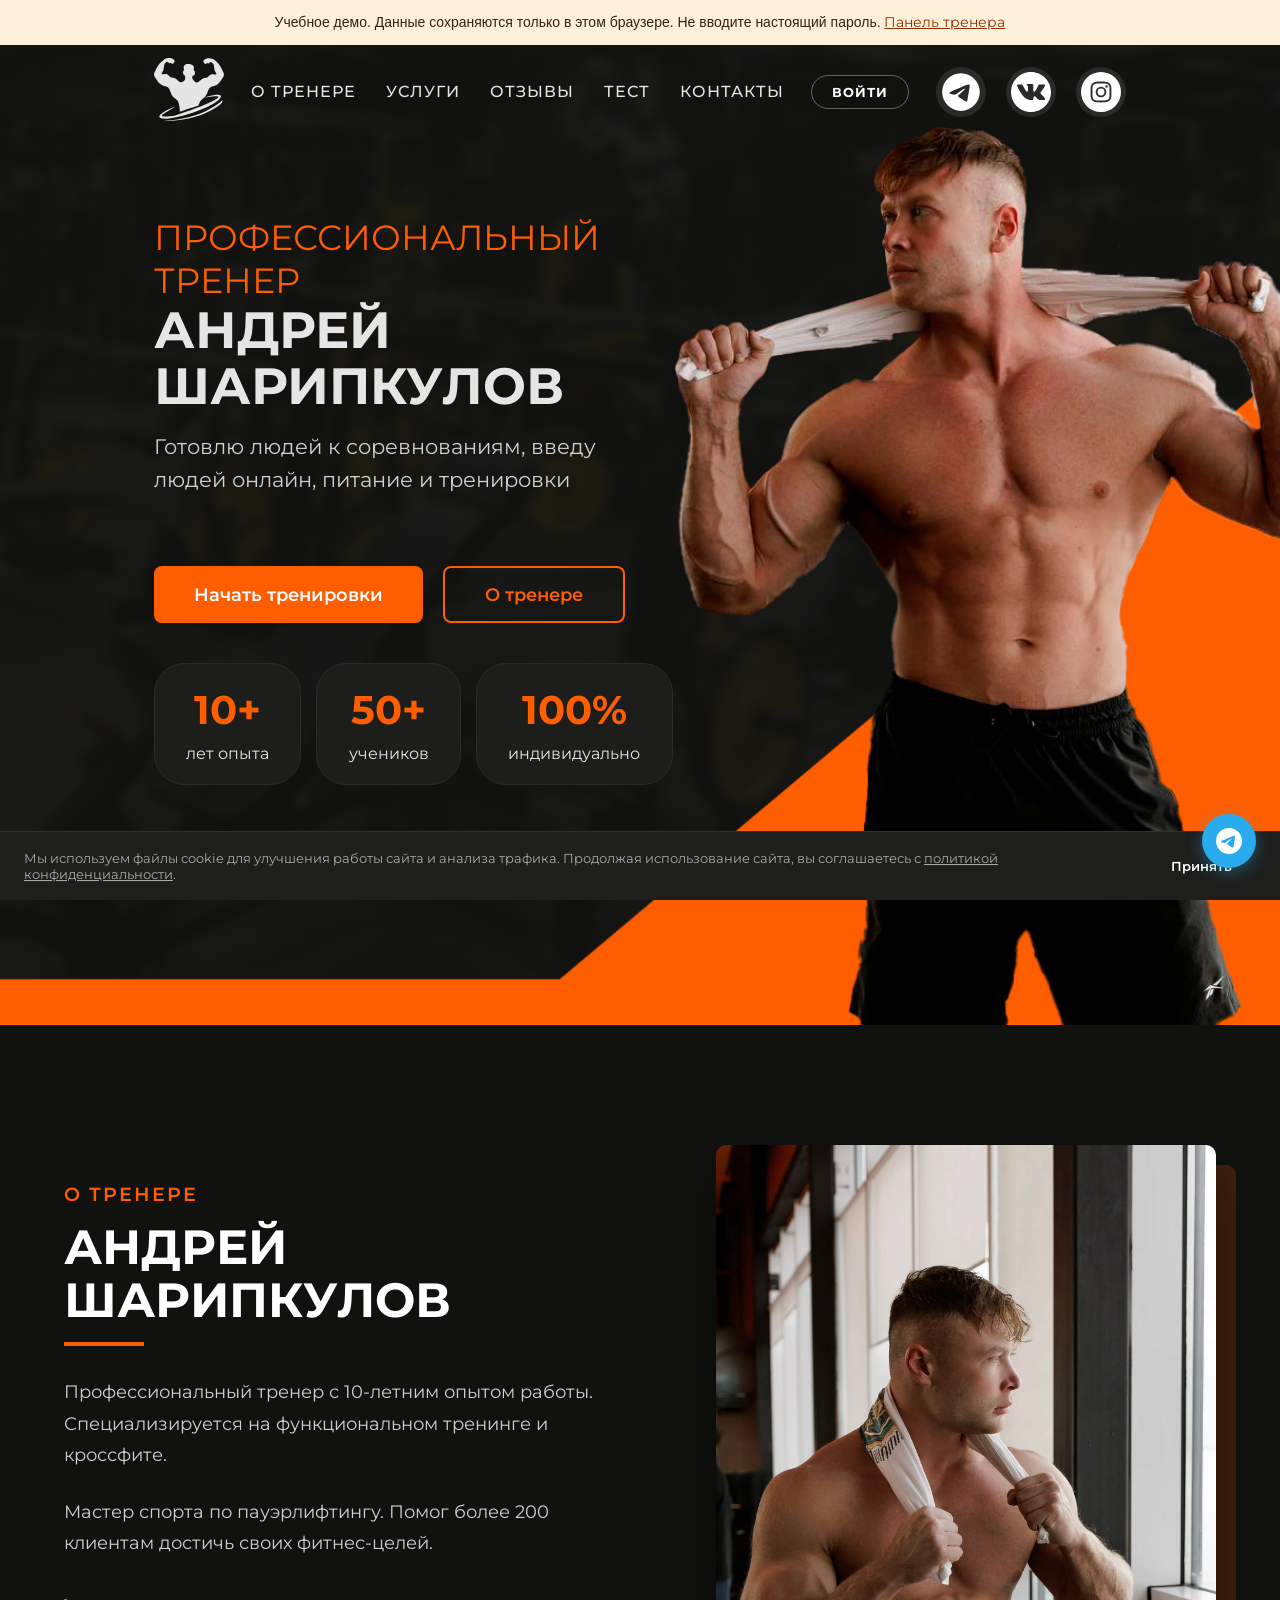
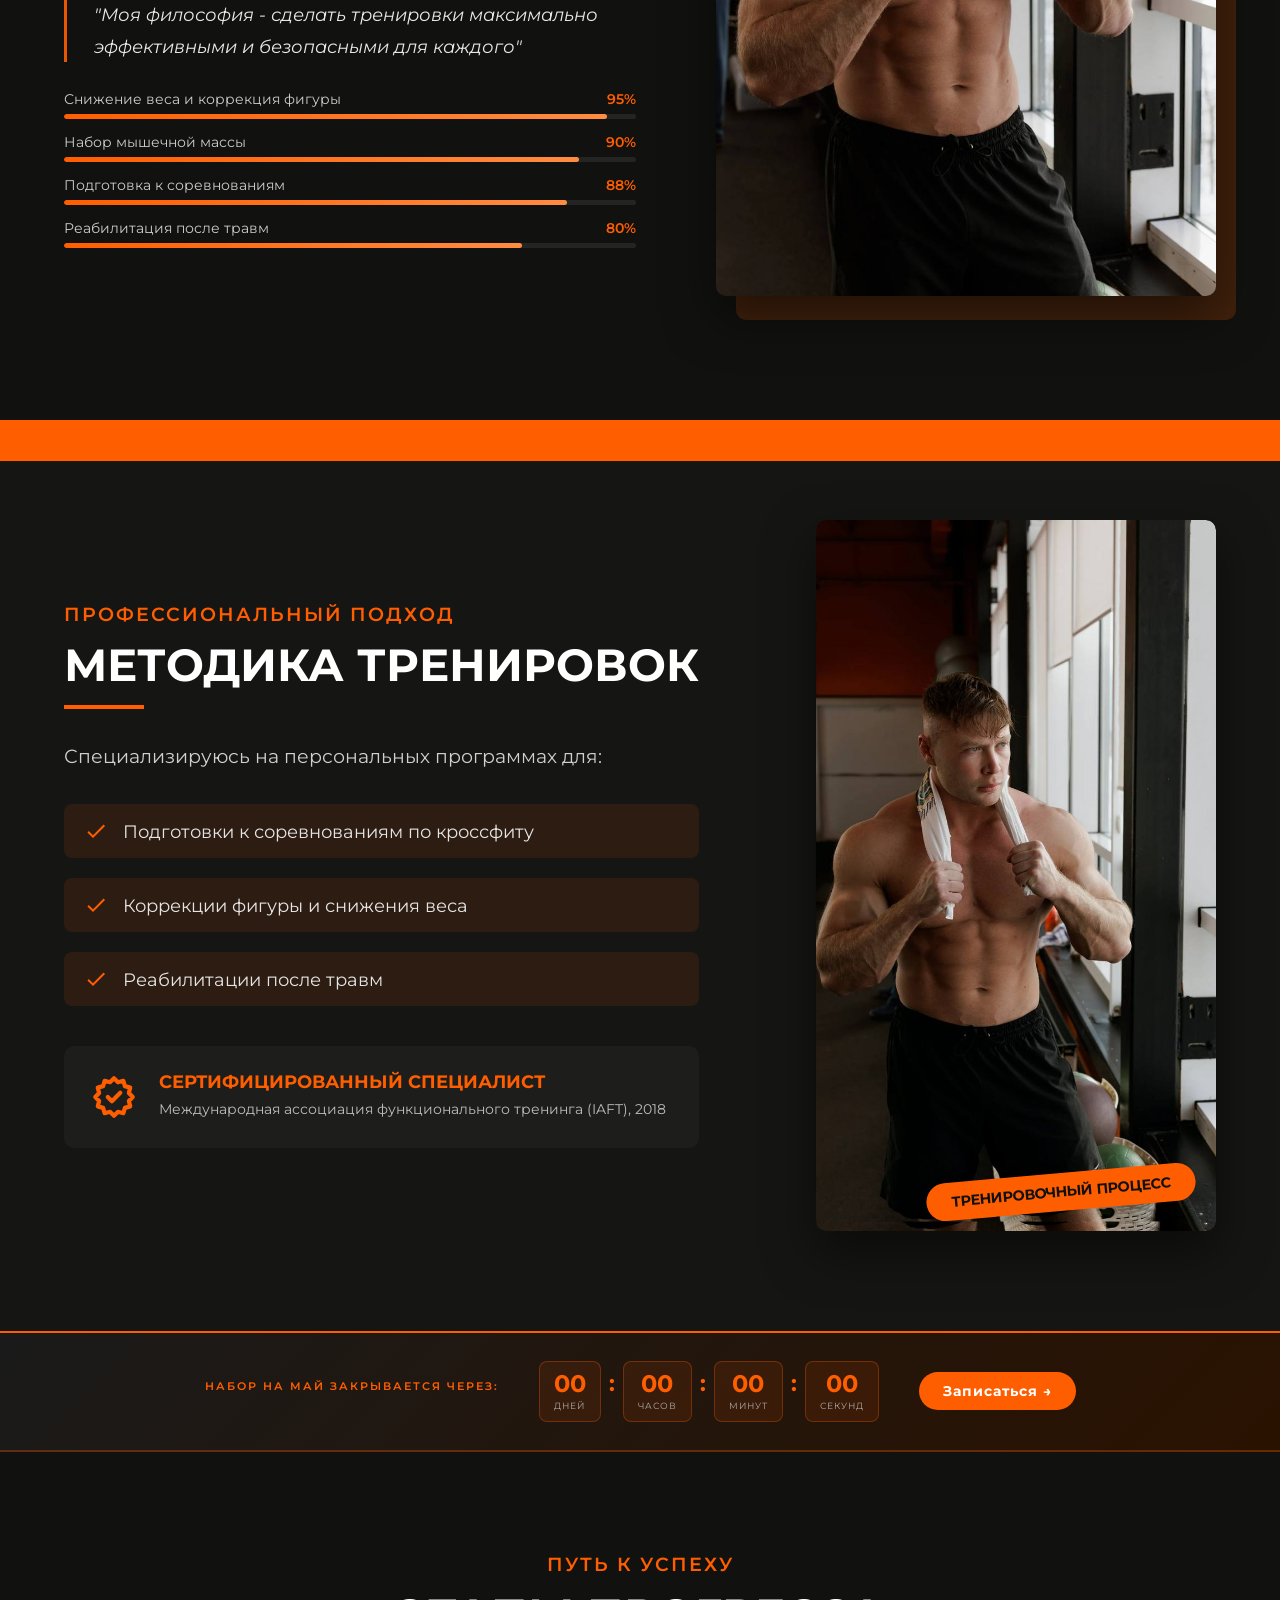
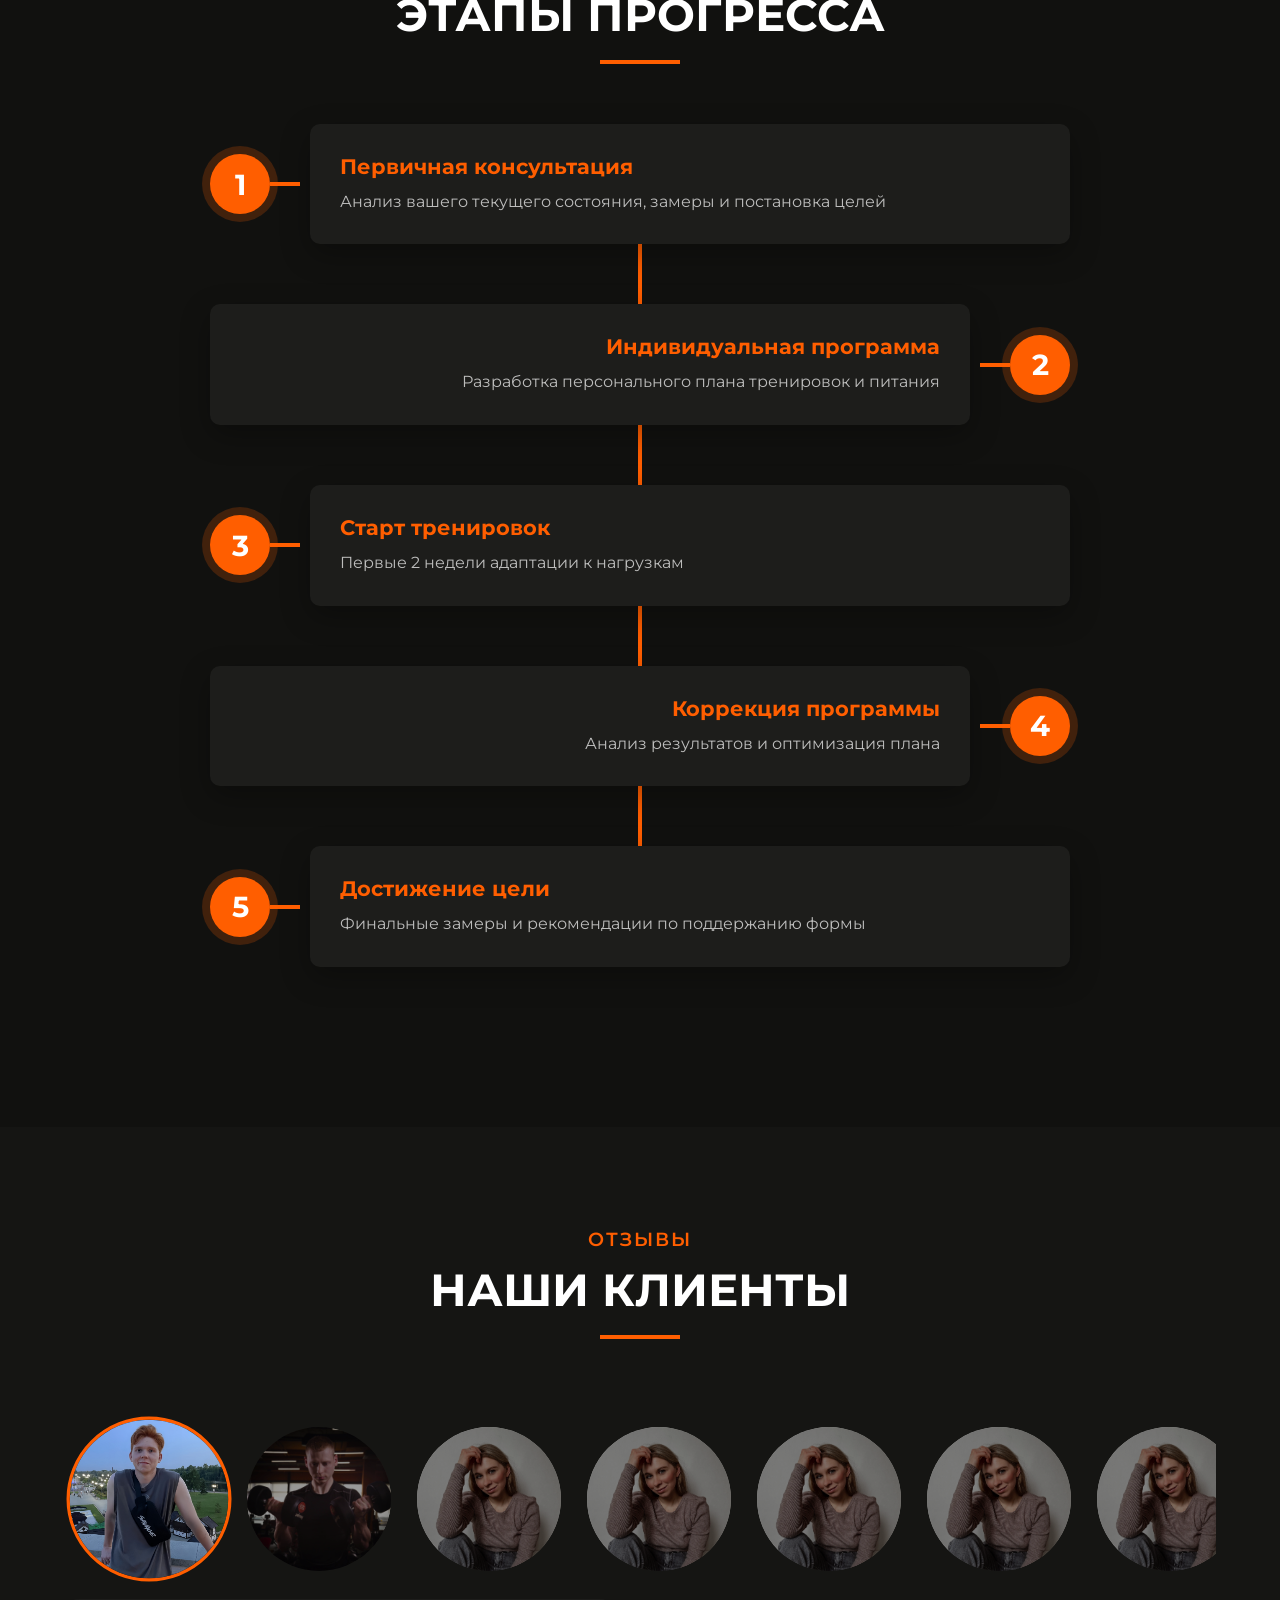
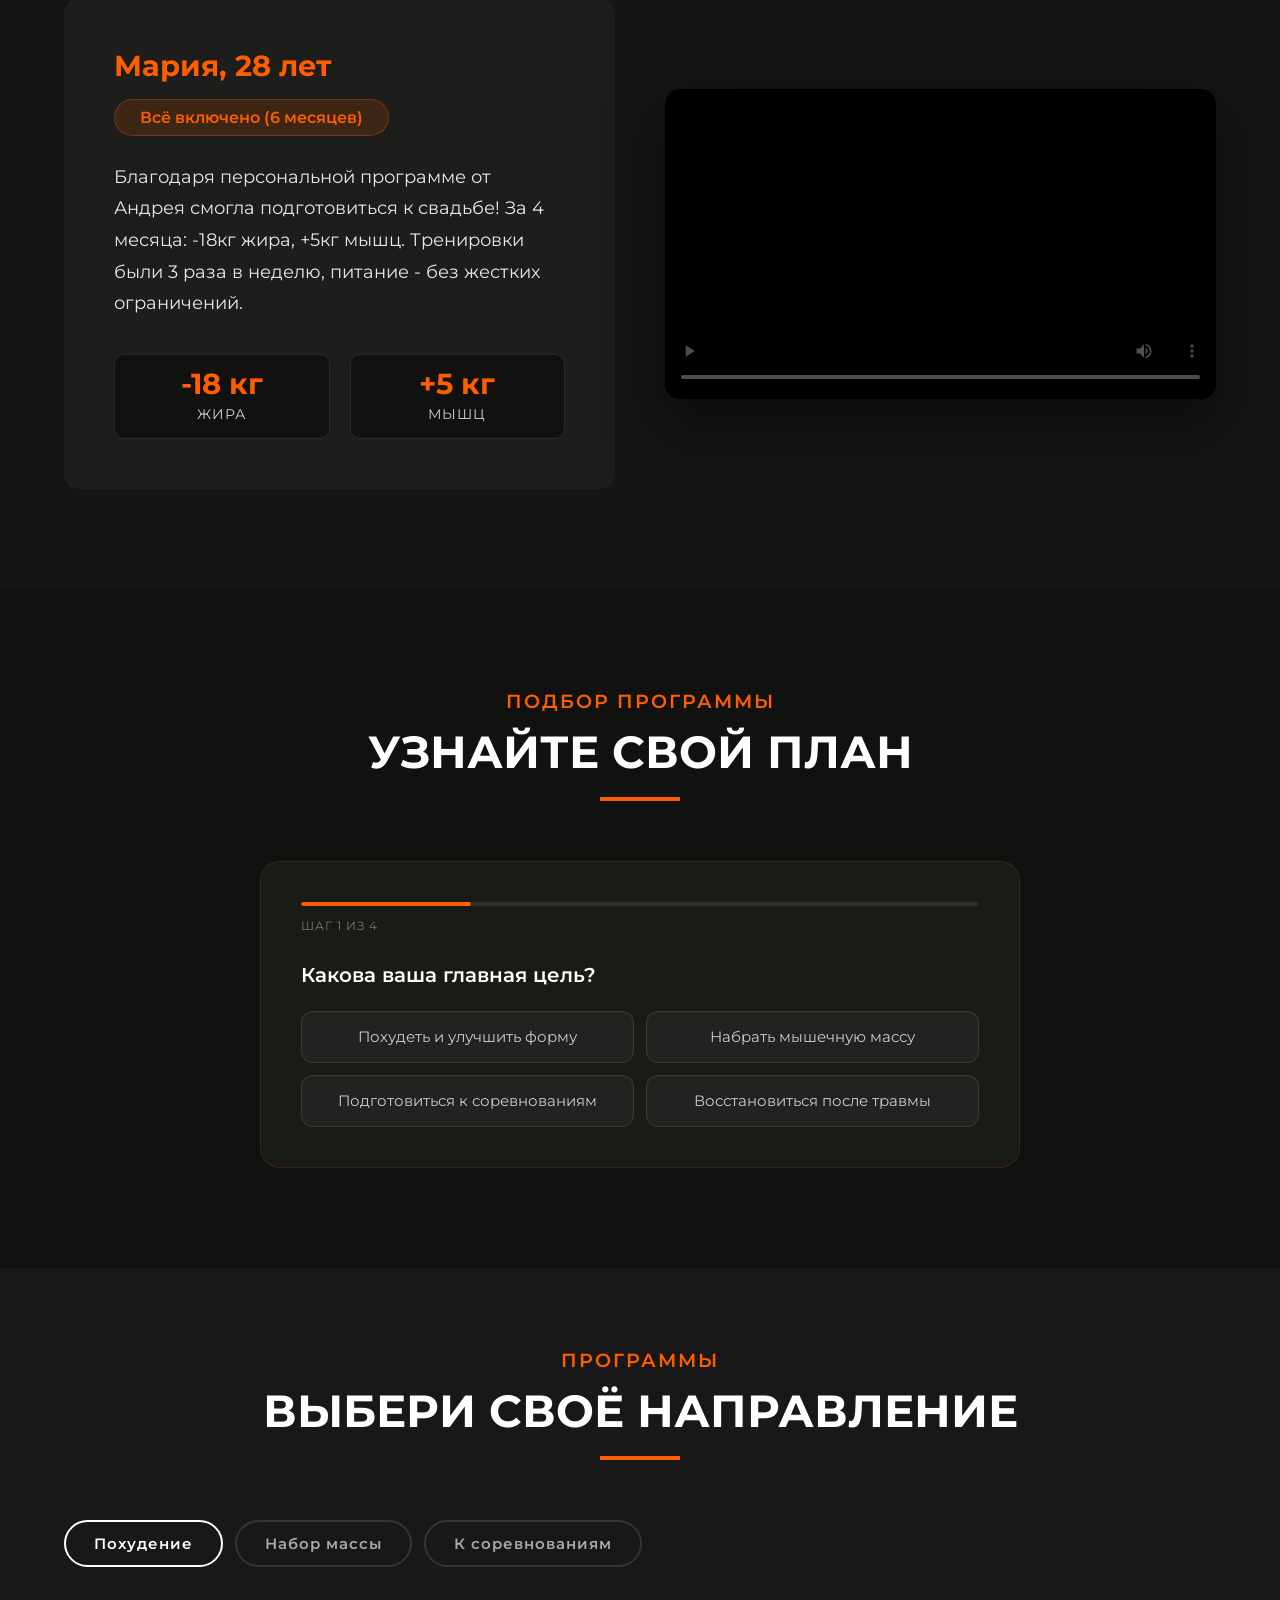
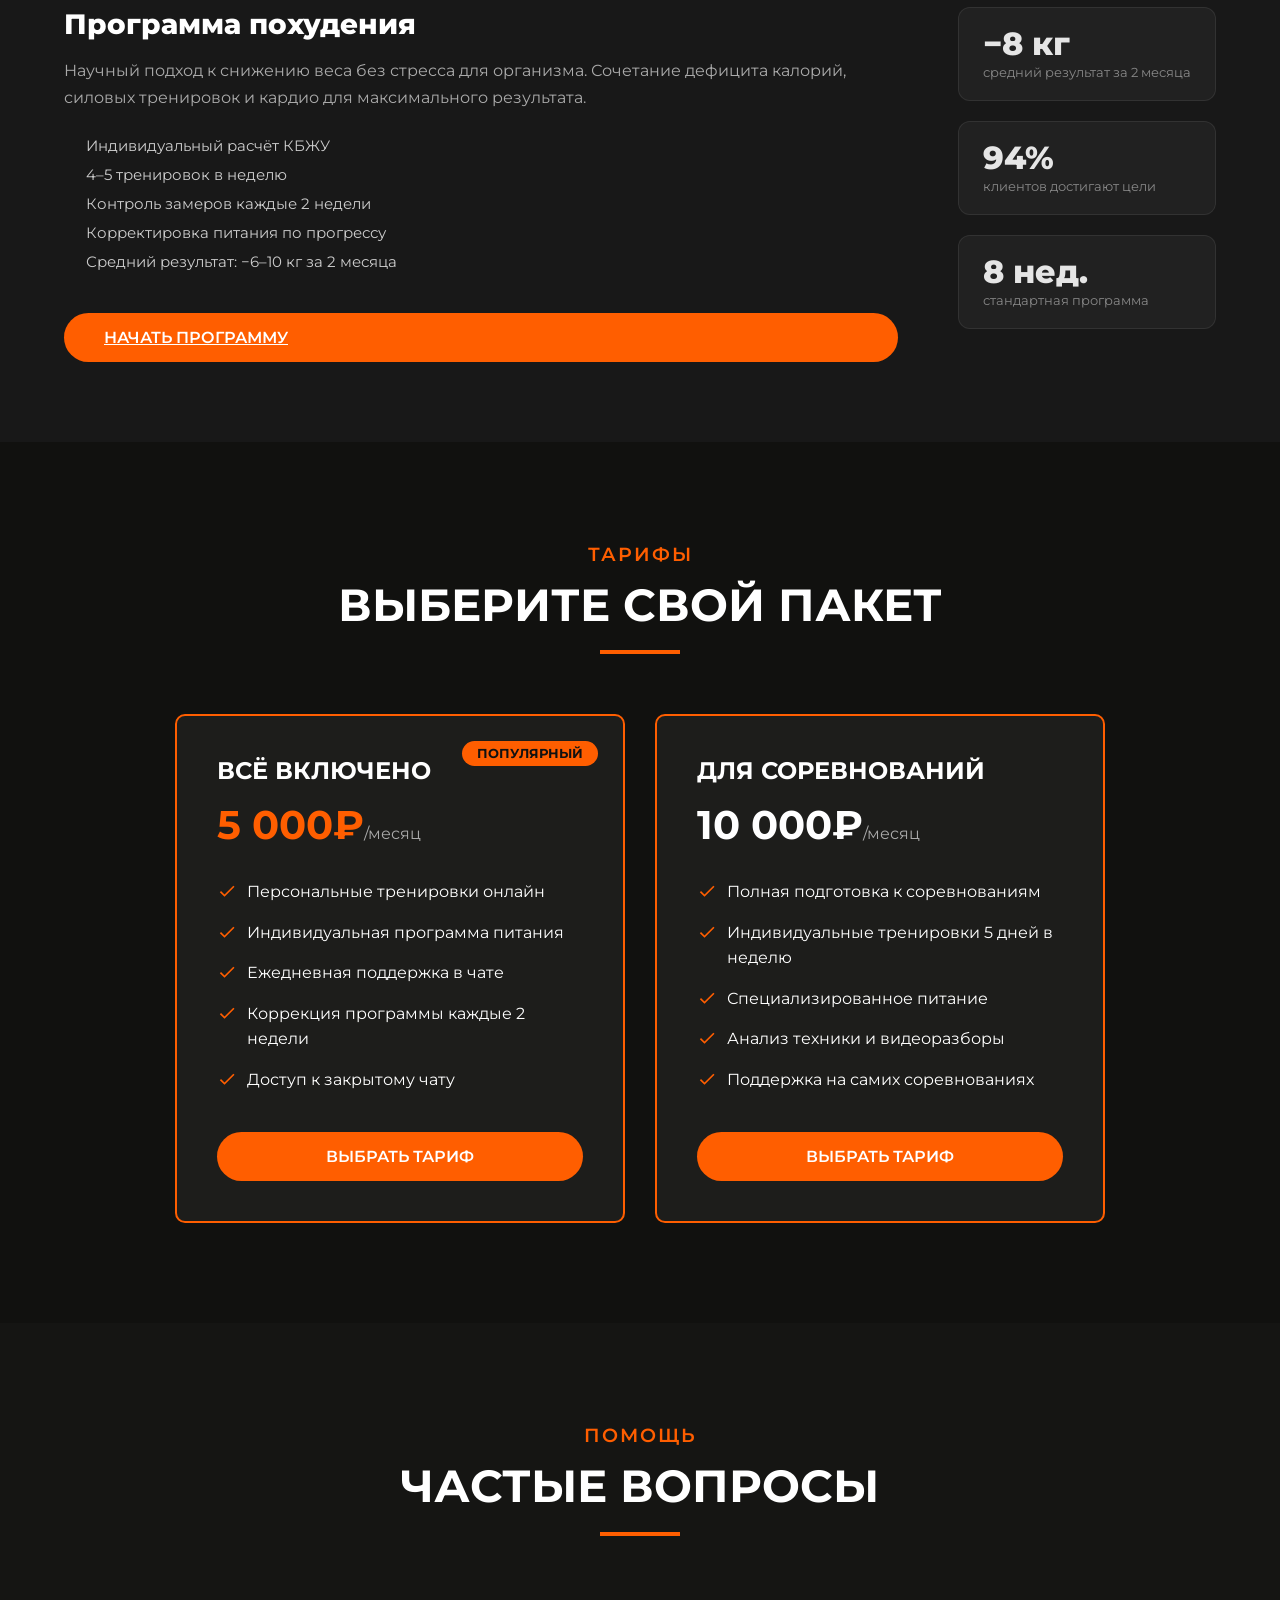
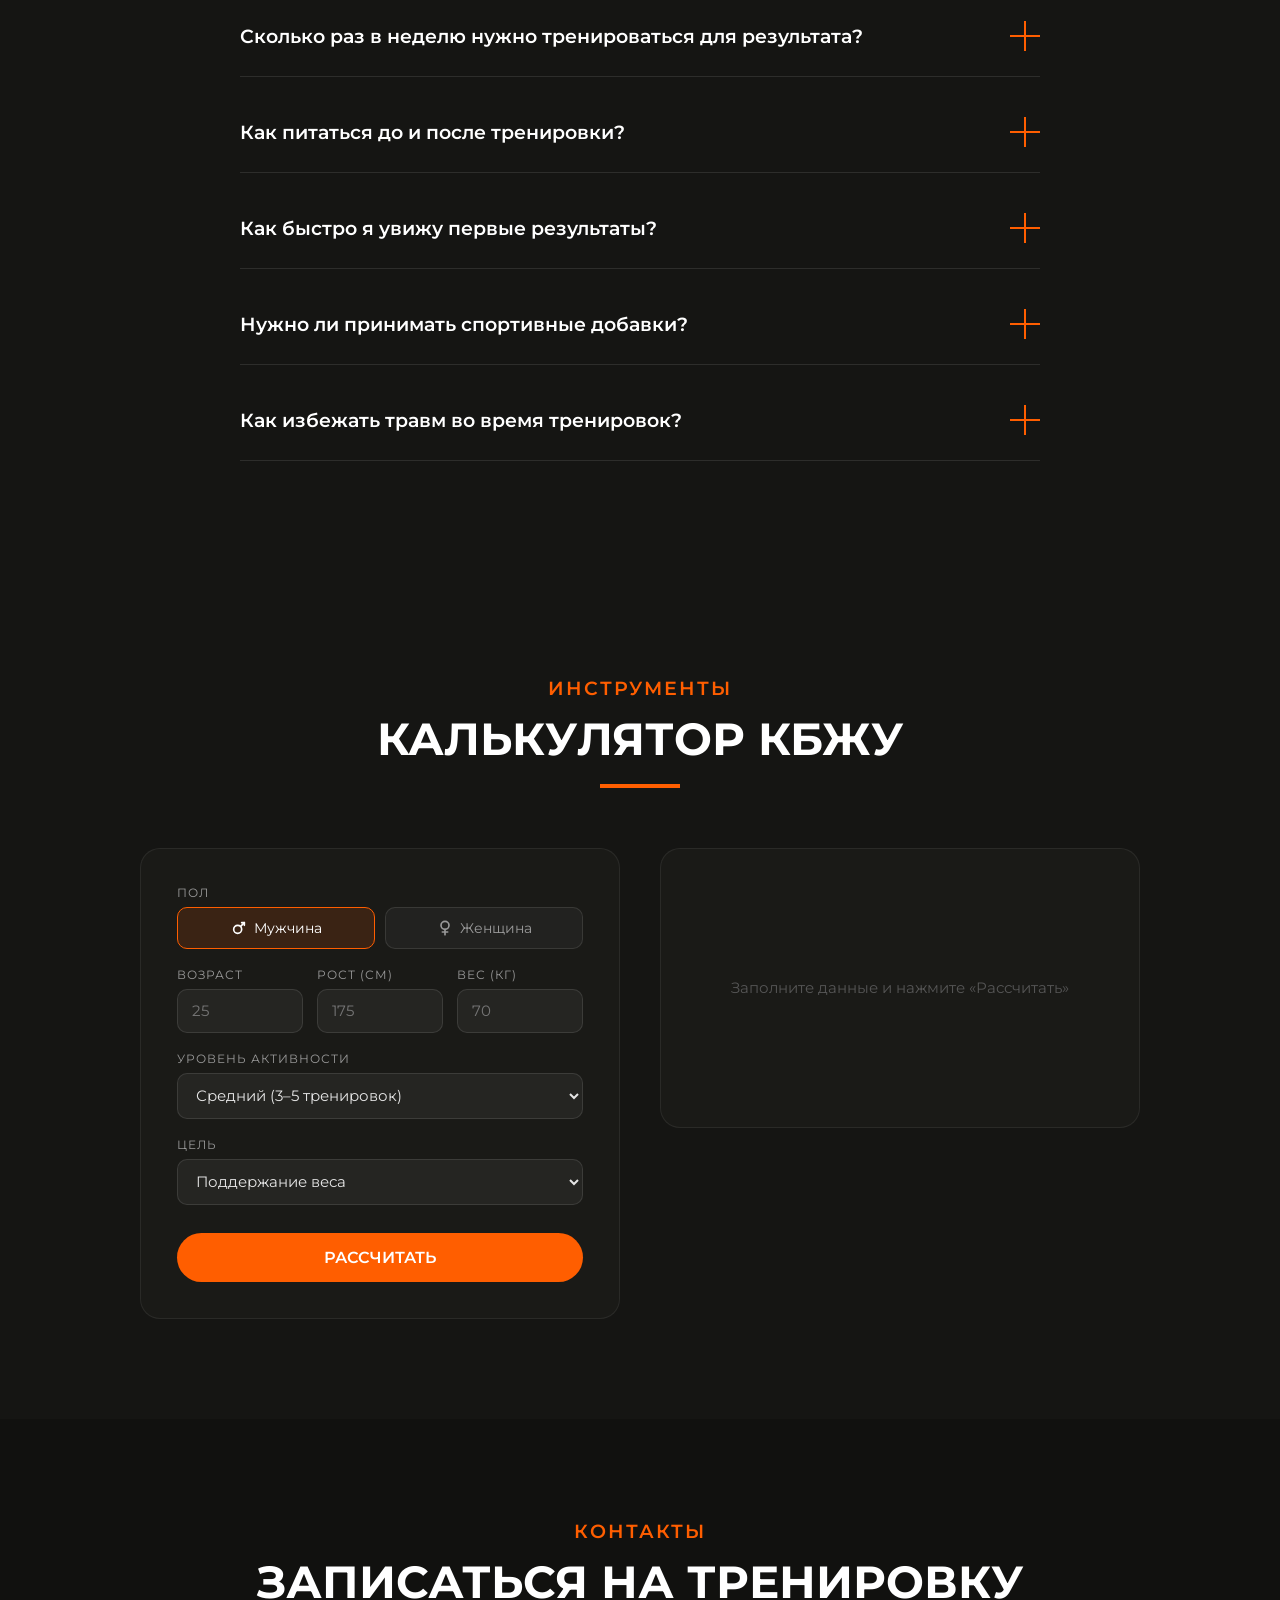
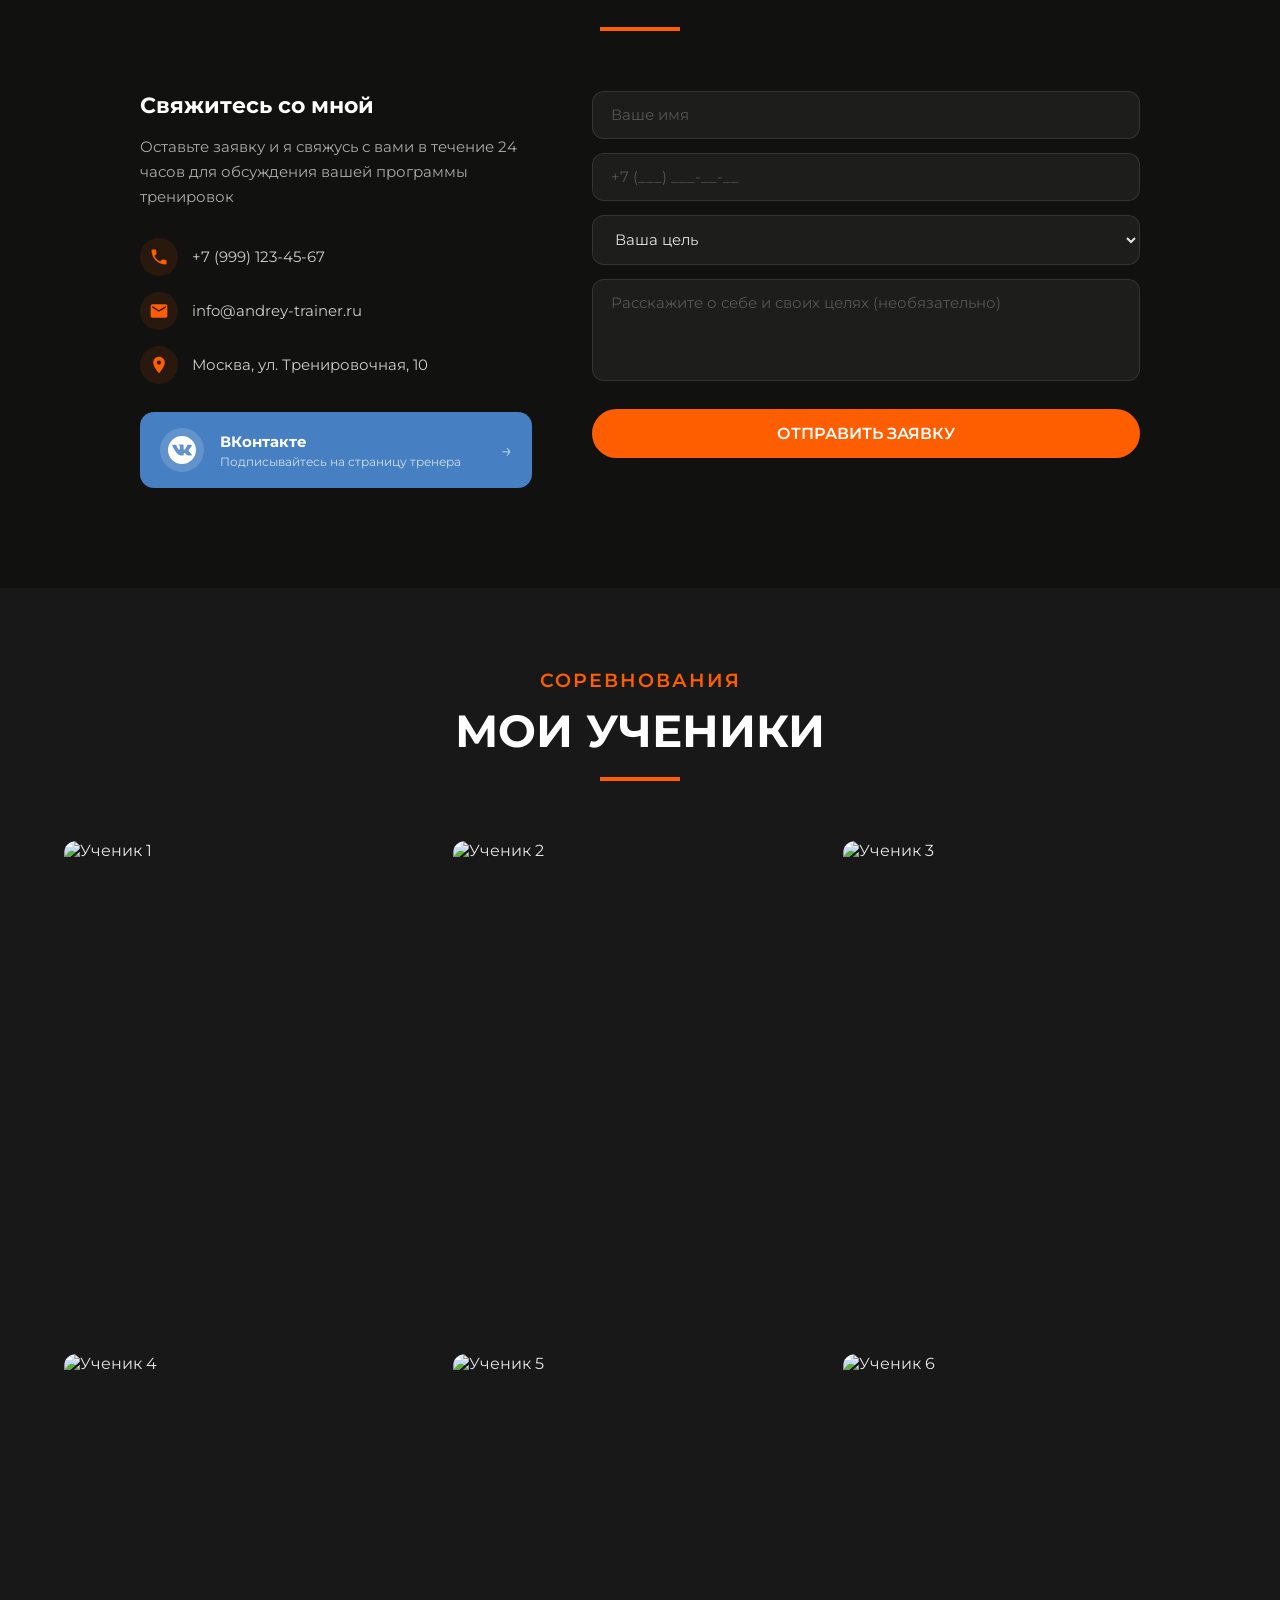
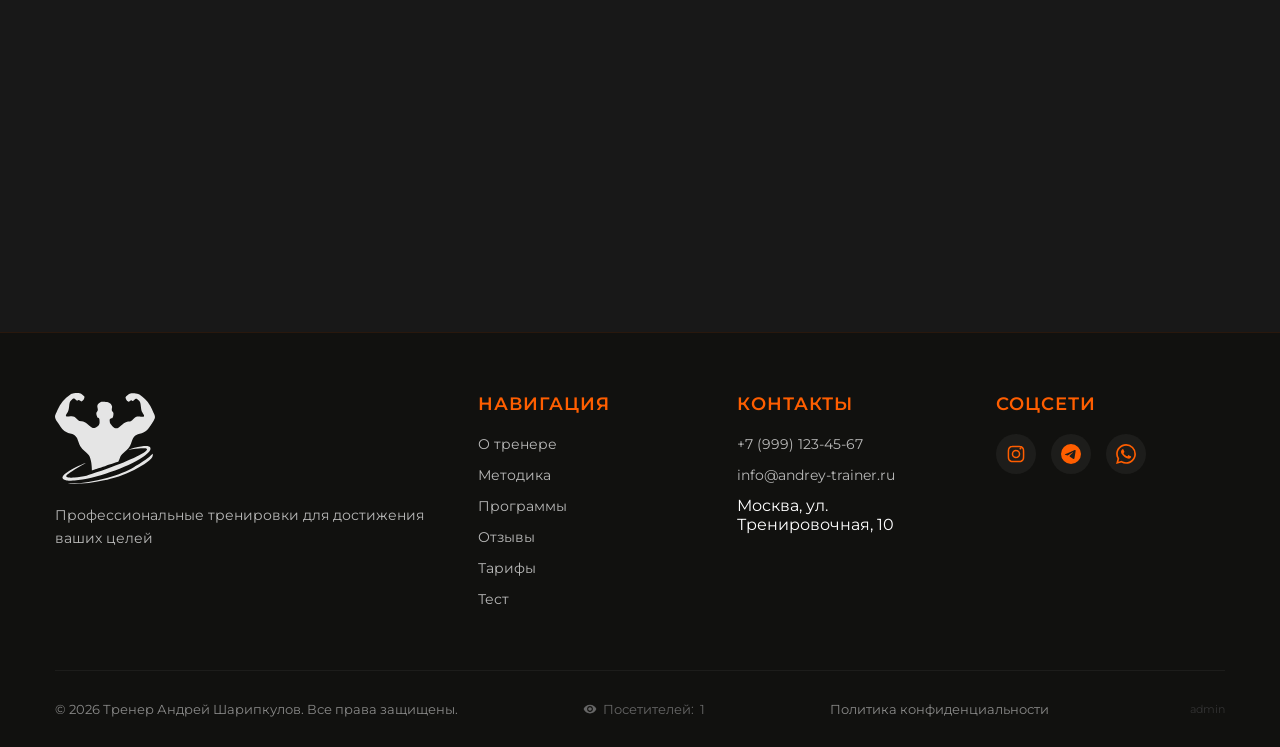
==== commit bf23686d: "Demo asset organization" ====
--- a/demo/index.html
+++ b/demo/index.html
@@ -13,7 +13,7 @@
     <link rel="stylesheet" href="css/site.css" />
     <title>Тренер Андрей Шарипкулов — персональные тренировки онлайн</title>
 
-    
+
     <script type="application/ld+json">
     {
       "@context": "https://schema.org",
@@ -34,25 +34,25 @@
     }
     </script>
 
-    
-    
-    
+
+
+
   <meta name="robots" content="noindex"><link rel="stylesheet" href="css/demo.css"></head>
   <body><aside class="demo-notice">Учебное демо. Данные сохраняются только в этом браузере. Не вводите настоящий пароль. <a href="admin.html">Панель тренера</a></aside>
-    
+
     <div id="scrollProgress"></div>
 
-    
+
     <button id="backToTop" aria-label="Наверх">
       <svg width="20" height="20" viewBox="0 0 24 24" fill="currentColor"><path d="M7.41 15.41L12 10.83l4.59 4.58L18 14l-6-6-6 6z"/></svg>
     </button>
 
-    
+
     <a href="https://t.me/andreysharipkulov" target="_blank" class="tg-float" aria-label="Написать в Telegram">
       <svg width="26" height="26" viewBox="0 0 24 24" fill="#fff"><path d="M11.944 0A12 12 0 0 0 0 12a12 12 0 0 0 12 12 12 12 0 0 0 12-12A12 12 0 0 0 12 0a12 12 0 0 0-.056 0zm4.962 7.224c.1-.002.321.023.465.14a.506.506 0 0 1 .171.325c.016.093.036.306.02.472-.18 1.898-.962 6.502-1.36 8.627-.168.9-.499 1.201-.82 1.23-.696.065-1.225-.46-1.9-.902-1.056-.693-1.653-1.124-2.678-1.8-1.185-.78-.417-1.21.258-1.91.177-.184 3.247-2.977 3.307-3.23.007-.032.014-.15-.056-.212s-.174-.041-.249-.024c-.106.024-1.793 1.14-5.061 3.345-.48.33-.913.49-1.302.48-.428-.008-1.252-.241-1.865-.44-.752-.245-1.349-.374-1.297-.789.027-.216.325-.437.893-.663 3.498-1.524 5.83-2.529 6.998-3.014 3.332-1.386 4.025-1.627 4.476-1.635z"/></svg>
     </a>
 
-    
+
     <div class="cookie-banner" id="cookieBanner">
       <p>Мы используем файлы cookie для улучшения работы сайта и анализа трафика. Продолжая использование сайта, вы соглашаетесь с <a href="#">политикой конфиденциальности</a>.</p>
       <button class="cookie-accept" id="cookieAccept">Принять</button>
@@ -317,7 +317,7 @@
         </div>
 
         <div class="path-container">
-          
+
           <div class="path-step">
             <div class="step-number">1</div>
             <div class="step-content">
@@ -326,7 +326,7 @@
             </div>
           </div>
 
-          
+
           <div class="path-step reverse">
             <div class="step-number">2</div>
             <div class="step-content">
@@ -335,7 +335,7 @@
             </div>
           </div>
 
-          
+
           <div class="path-step">
             <div class="step-number">3</div>
             <div class="step-content">
@@ -344,7 +344,7 @@
             </div>
           </div>
 
-          
+
           <div class="path-step reverse">
             <div class="step-number">4</div>
             <div class="step-content">
@@ -353,7 +353,7 @@
             </div>
           </div>
 
-          
+
           <div class="path-step">
             <div class="step-number">5</div>
             <div class="step-content">
@@ -362,7 +362,7 @@
             </div>
           </div>
 
-          
+
           <div class="progress-line"></div>
         </div>
       </div>
@@ -375,19 +375,19 @@
           <div class="section-divider"></div>
         </div>
 
-        
+
         <div class="clients-carousel" id="clientsCarousel">
-          
-        </div>
-
-        
+
+        </div>
+
+
         <div class="review-container">
-          
+
           <div class="review-content" id="reviewContent">
-            
-          </div>
-
-          
+
+          </div>
+
+
           <div class="video-review" id="videoReview">
             <video class="review-video" controls>
               <source src="" type="video/mp4" />
@@ -542,7 +542,7 @@
         </div>
 
         <div class="pricing-cards">
-          
+
           <div class="pricing-card popular">
             <div class="card-header">
               <h3>ВСЁ ВКЛЮЧЕНО</h3>
@@ -574,7 +574,7 @@
             <button class="btn-primary" onclick="document.getElementById('contacts').scrollIntoView({behavior:'smooth'})">Выбрать тариф</button>
           </div>
 
-          
+
           <div class="pricing-card elite">
             <div class="card-header">
               <h3>ДЛЯ СОРЕВНОВАНИЙ</h3>
@@ -617,7 +617,7 @@
         </div>
 
         <div class="faq-container">
-          
+
           <div class="faq-item">
             <div class="faq-question">
               <h3>Сколько раз в неделю нужно тренироваться для результата?</h3>
@@ -635,7 +635,7 @@
             </div>
           </div>
 
-          
+
           <div class="faq-item">
             <div class="faq-question">
               <h3>Как питаться до и после тренировки?</h3>
@@ -654,7 +654,7 @@
             </div>
           </div>
 
-          
+
           <div class="faq-item">
             <div class="faq-question">
               <h3>Как быстро я увижу первые результаты?</h3>
@@ -671,7 +671,7 @@
             </div>
           </div>
 
-          
+
           <div class="faq-item">
             <div class="faq-question">
               <h3>Нужно ли принимать спортивные добавки?</h3>
@@ -689,7 +689,7 @@
             </div>
           </div>
 
-          
+
           <div class="faq-item">
             <div class="faq-question">
               <h3>Как избежать травм во время тренировок?</h3>
@@ -894,7 +894,7 @@
 
     <footer class="site-footer">
       <div class="footer-container">
-        
+
         <div class="footer-top">
           <div class="footer-brand">
             <img
@@ -978,7 +978,7 @@
           </div>
         </div>
 
-        
+
         <div class="footer-bottom">
           <p class="copyright">
             © 2026 Тренер Андрей Шарипкулов. Все права защищены.
@@ -992,40 +992,40 @@
         </div>
       </div>
     </footer>
-    
+
     <svg xmlns="http://www.w3.org/2000/svg" style="display: none">
       <symbol id="check-icon" viewBox="0 0 24 24">
         <path d="M9 16.17L4.83 12l-1.42 1.41L9 19 21 7l-1.41-1.41L9 16.17z" />
       </symbol>
     </svg>
-    <script src="js/index-1.js"></script>
-    <script src="js/index-2.js"></script>
-    <script src="js/index-3.js"></script>
-
-    <script src="js/index-4.js"></script>
-    <script src="js/index-5.js"></script>
-
-    <script src="js/index-6.js"></script>
-
-    <script src="js/index-7.js"></script>
-
-    <script src="js/index-8.js"></script>
-
-    <script src="js/index-9.js"></script>
-
-    <script src="js/index-10.js"></script>
-
-    <script src="js/index-11.js"></script>
-
-    <script src="js/index-12.js"></script>
-
-    
+    <script src="js/video.js"></script>
+    <script src="js/reviews.js"></script>
+    <script src="js/scroll-animations.js"></script>
+
+    <script src="js/faq.js"></script>
+    <script src="js/navigation.js"></script>
+
+    <script src="js/offer-timer.js"></script>
+
+    <script src="js/skills.js"></script>
+
+    <script src="js/quiz.js"></script>
+
+    <script src="js/calorie-calculator.js"></script>
+
+    <script src="js/contact-form.js"></script>
+
+    <script src="js/scroll-progress.js"></script>
+
+    <script src="js/program-tabs.js"></script>
+
+
     <div class="gallery-lightbox" id="galleryLightbox">
       <button class="gallery-lightbox-close" id="galleryClose">&times;</button>
       <img src="" alt="Фото ученика" id="galleryLightboxImg" />
     </div>
 
-    
+
     <div class="auth-modal" id="loginModal">
       <div class="auth-modal-overlay" id="loginOverlay"></div>
       <div class="auth-modal-card">
@@ -1055,7 +1055,7 @@
       </div>
     </div>
 
-    
+
     <div class="auth-modal" id="registerModal">
       <div class="auth-modal-overlay" id="registerOverlay"></div>
       <div class="auth-modal-card">
@@ -1095,8 +1095,8 @@
       </div>
     </div>
 
-    <script src="js/index-13.js"></script>
+    <script src="js/gallery.js"></script>
     <script src="js/db.js"></script>
-    <script src="js/index-14.js"></script>
+    <script src="js/auth-modals.js"></script>
   </body>
 </html>
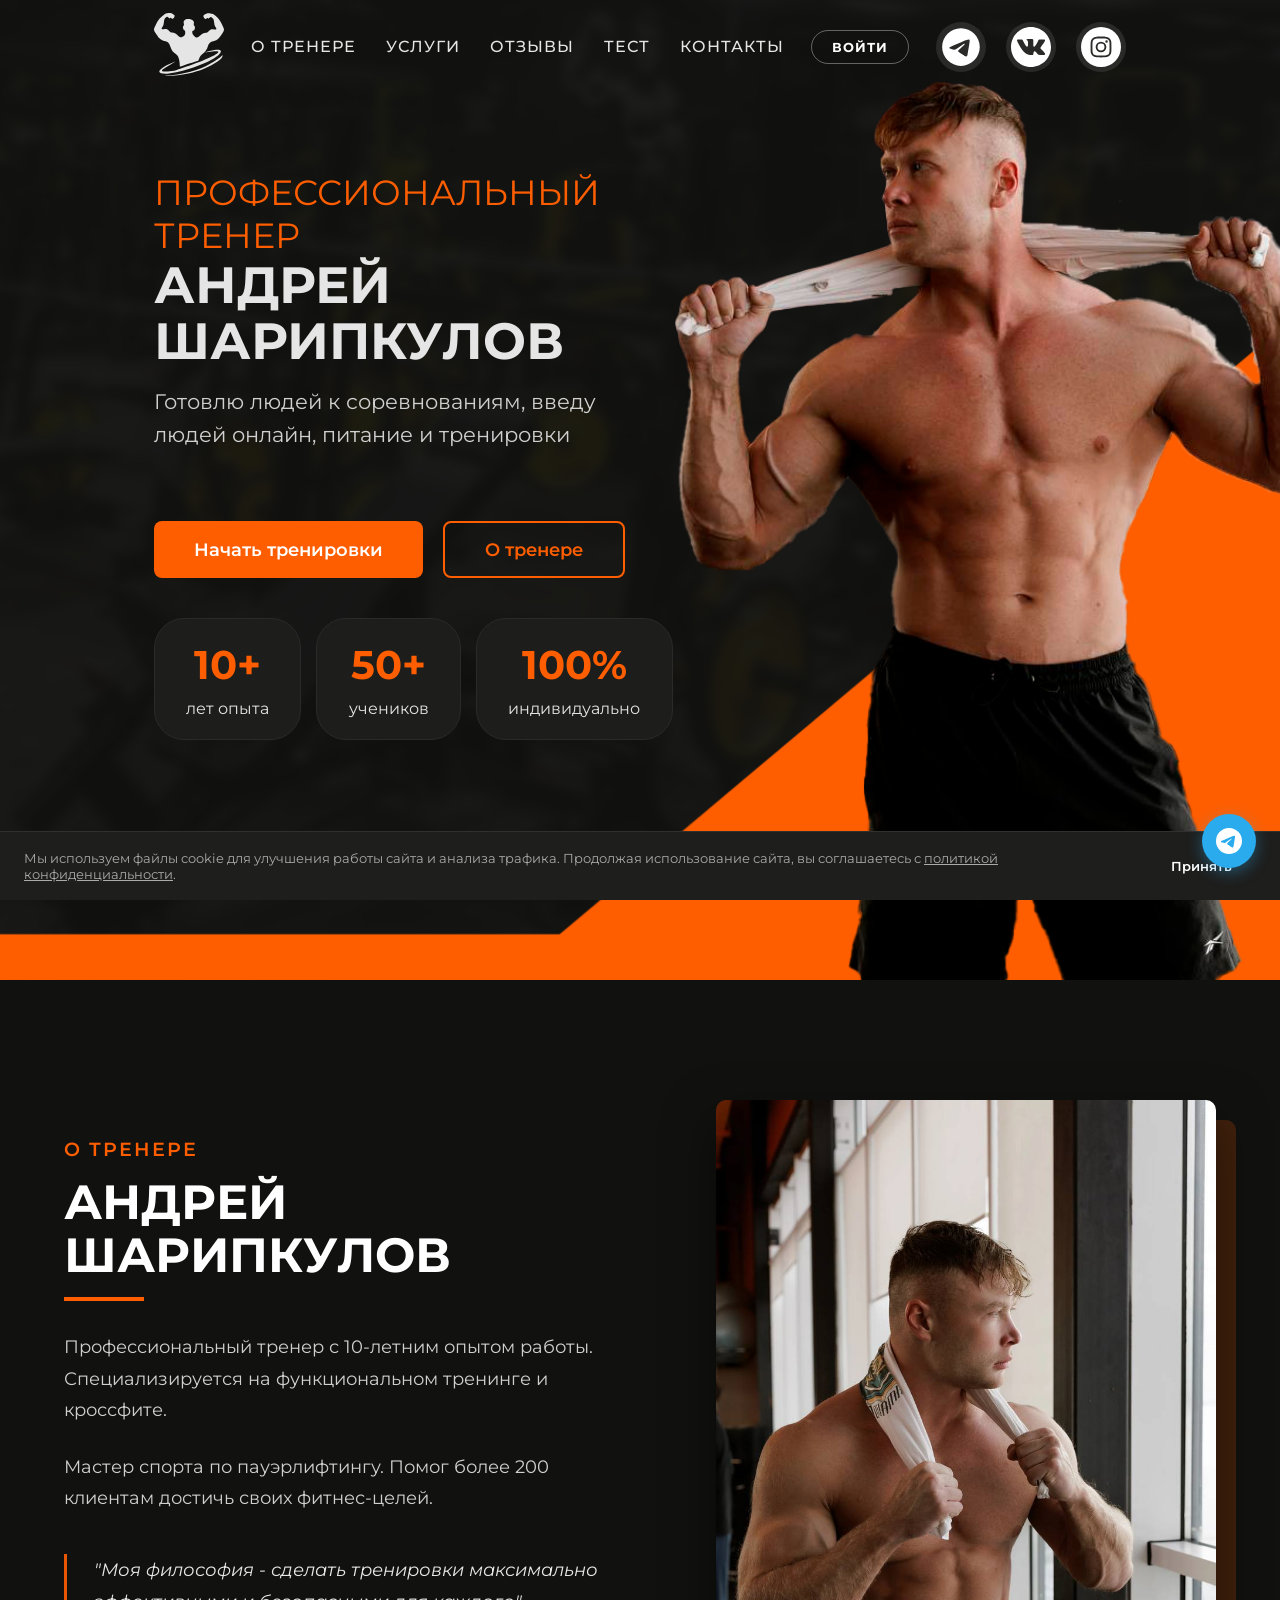
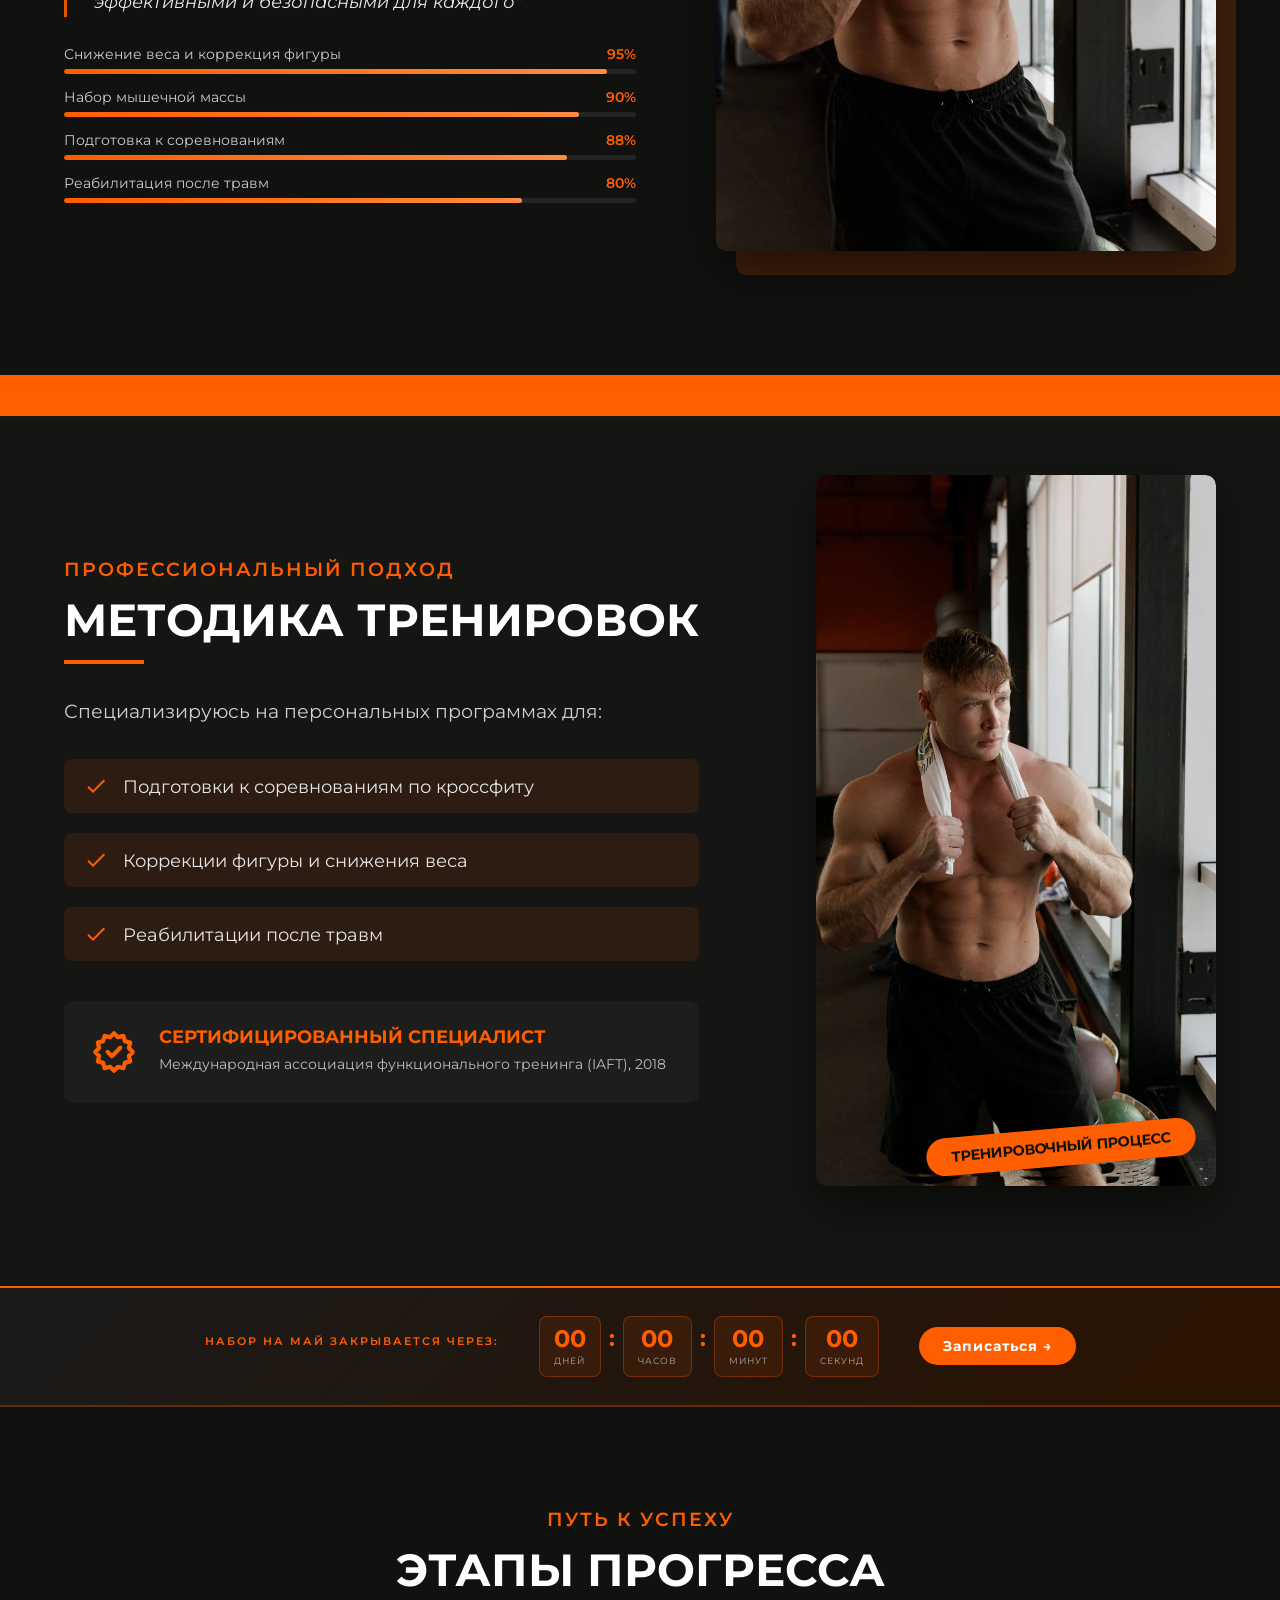
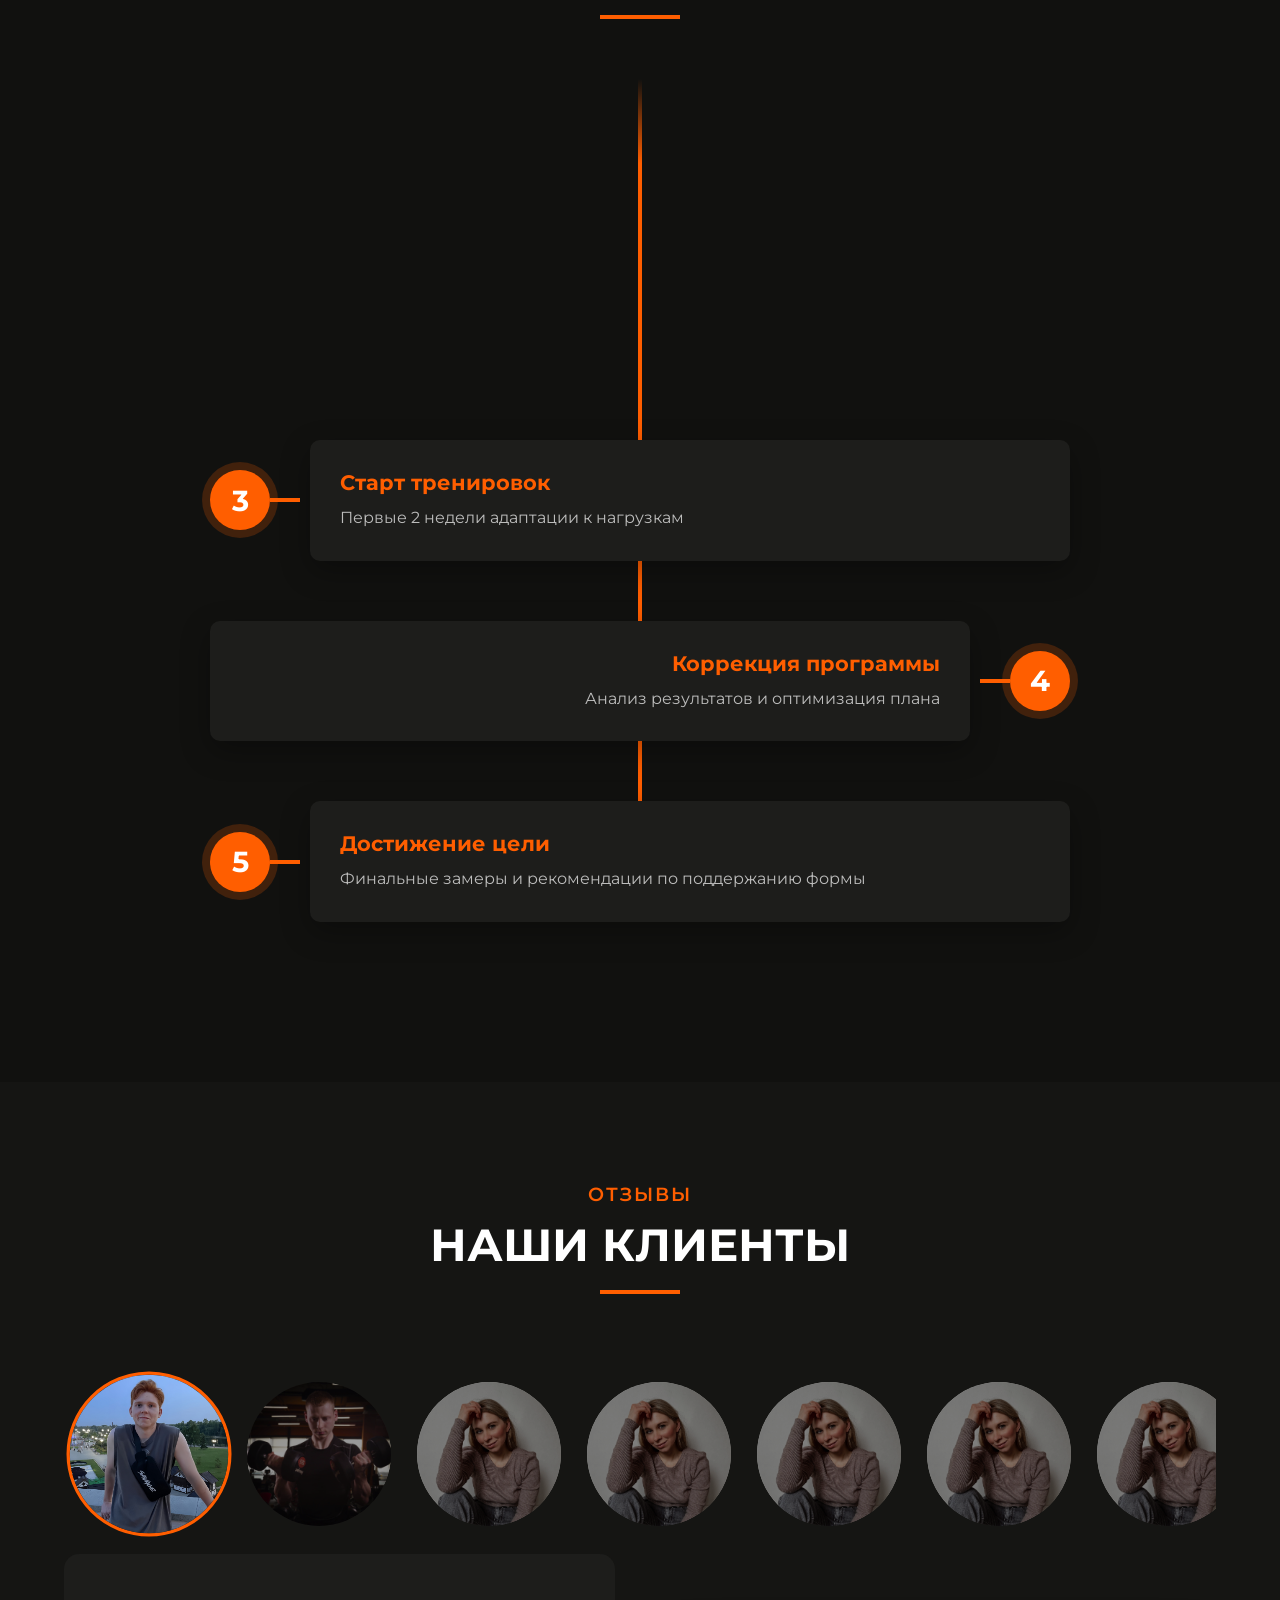
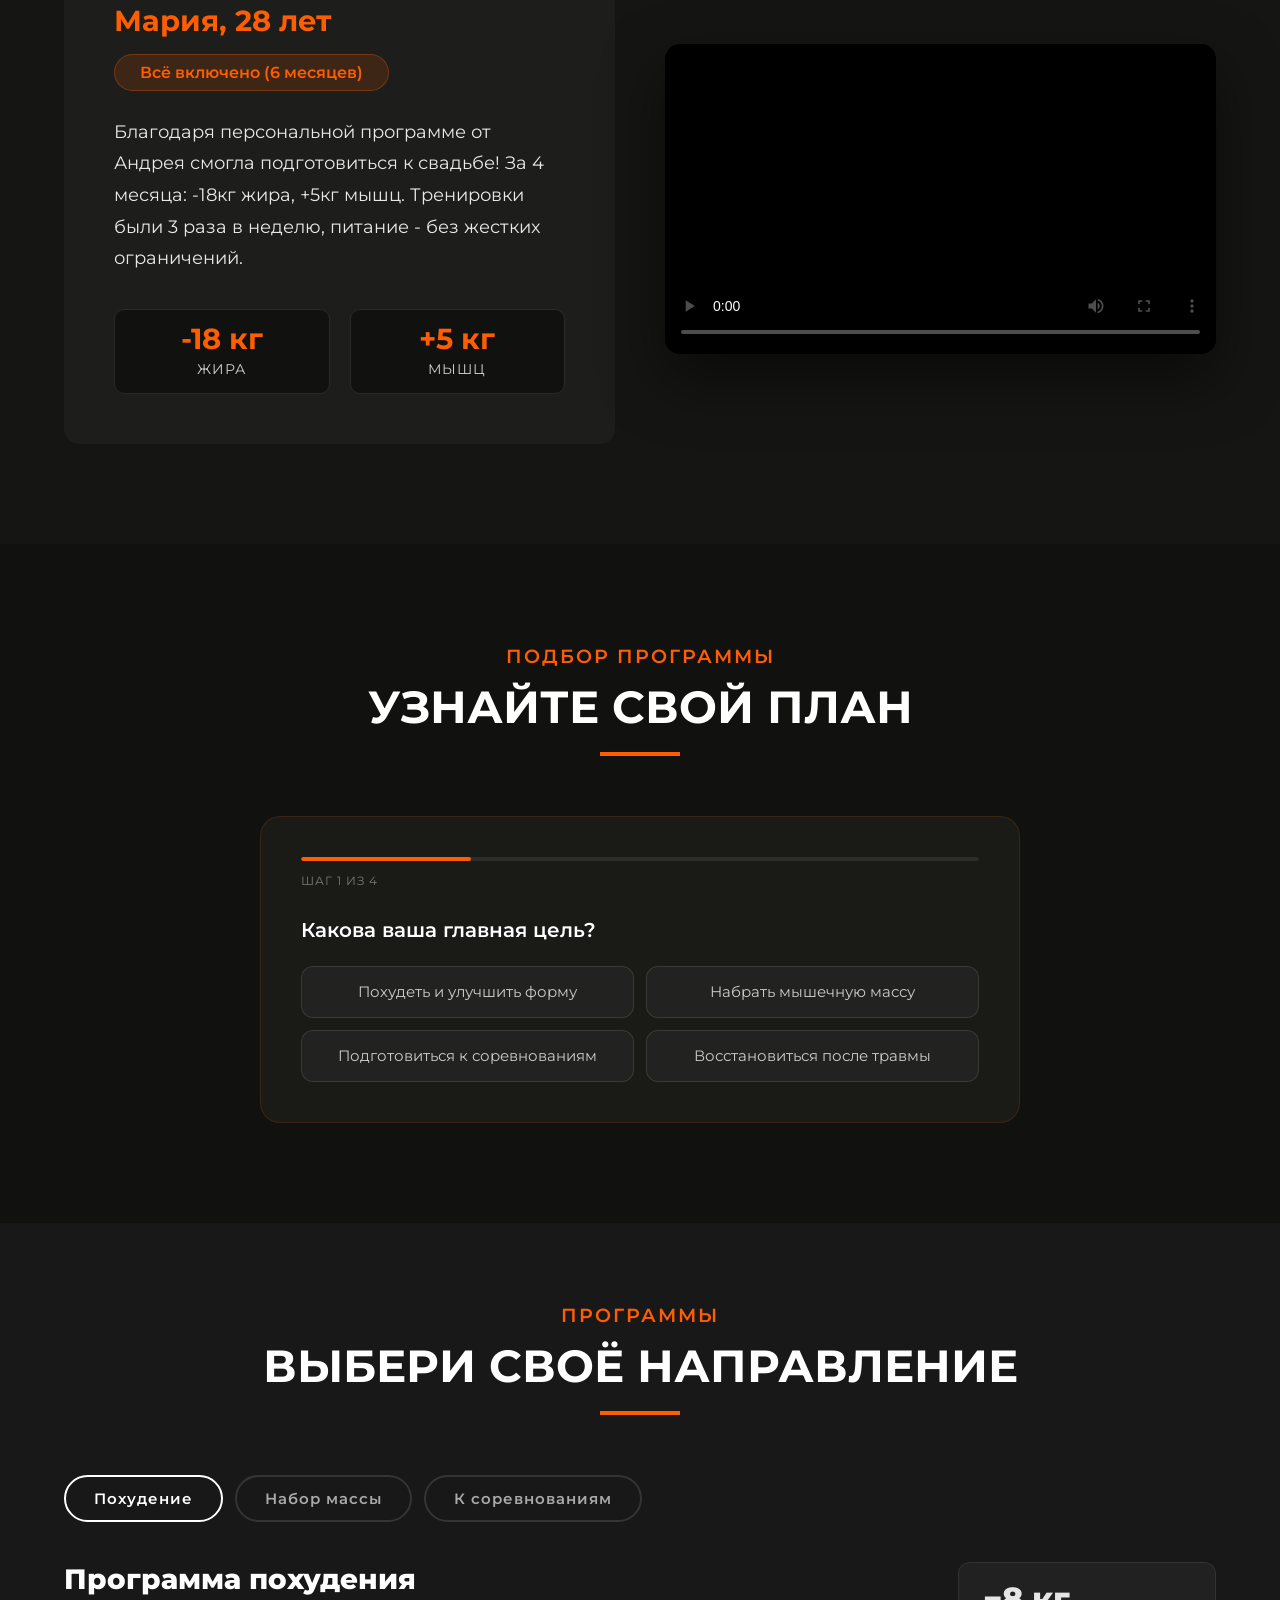
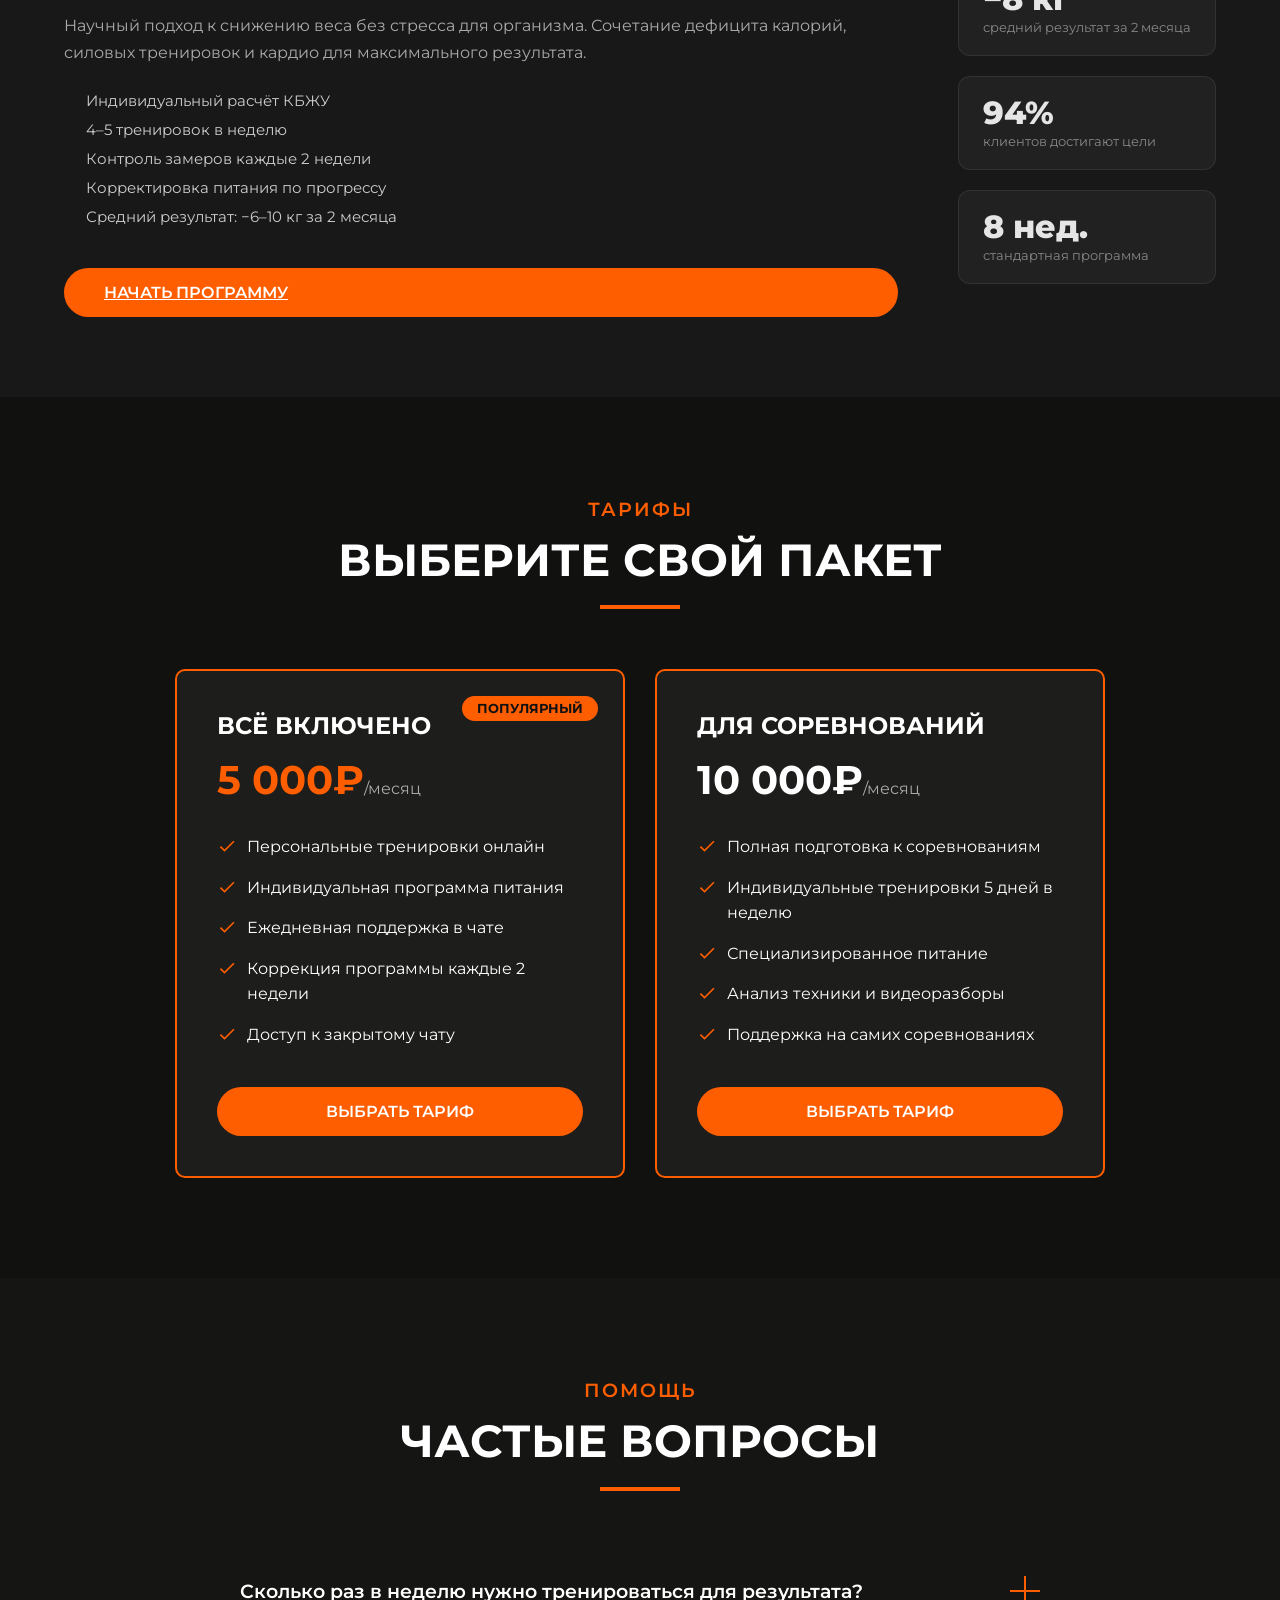
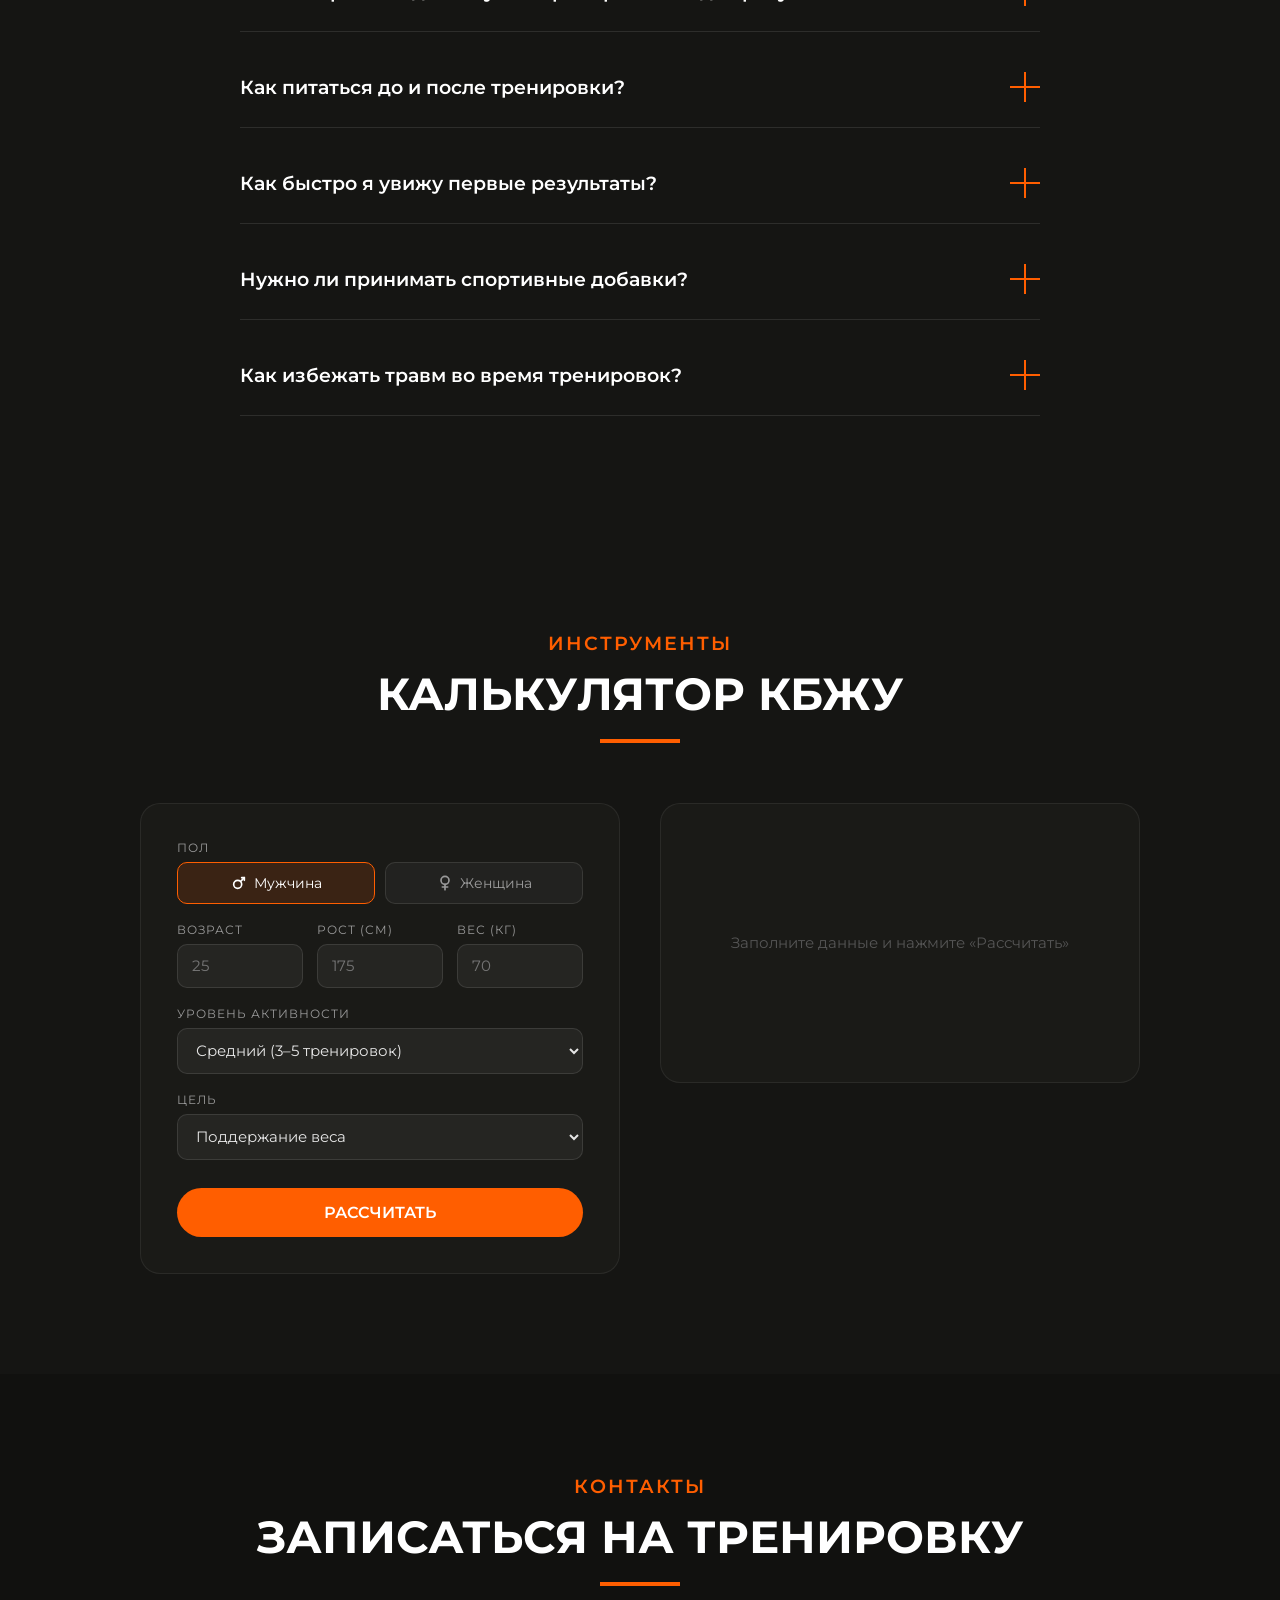
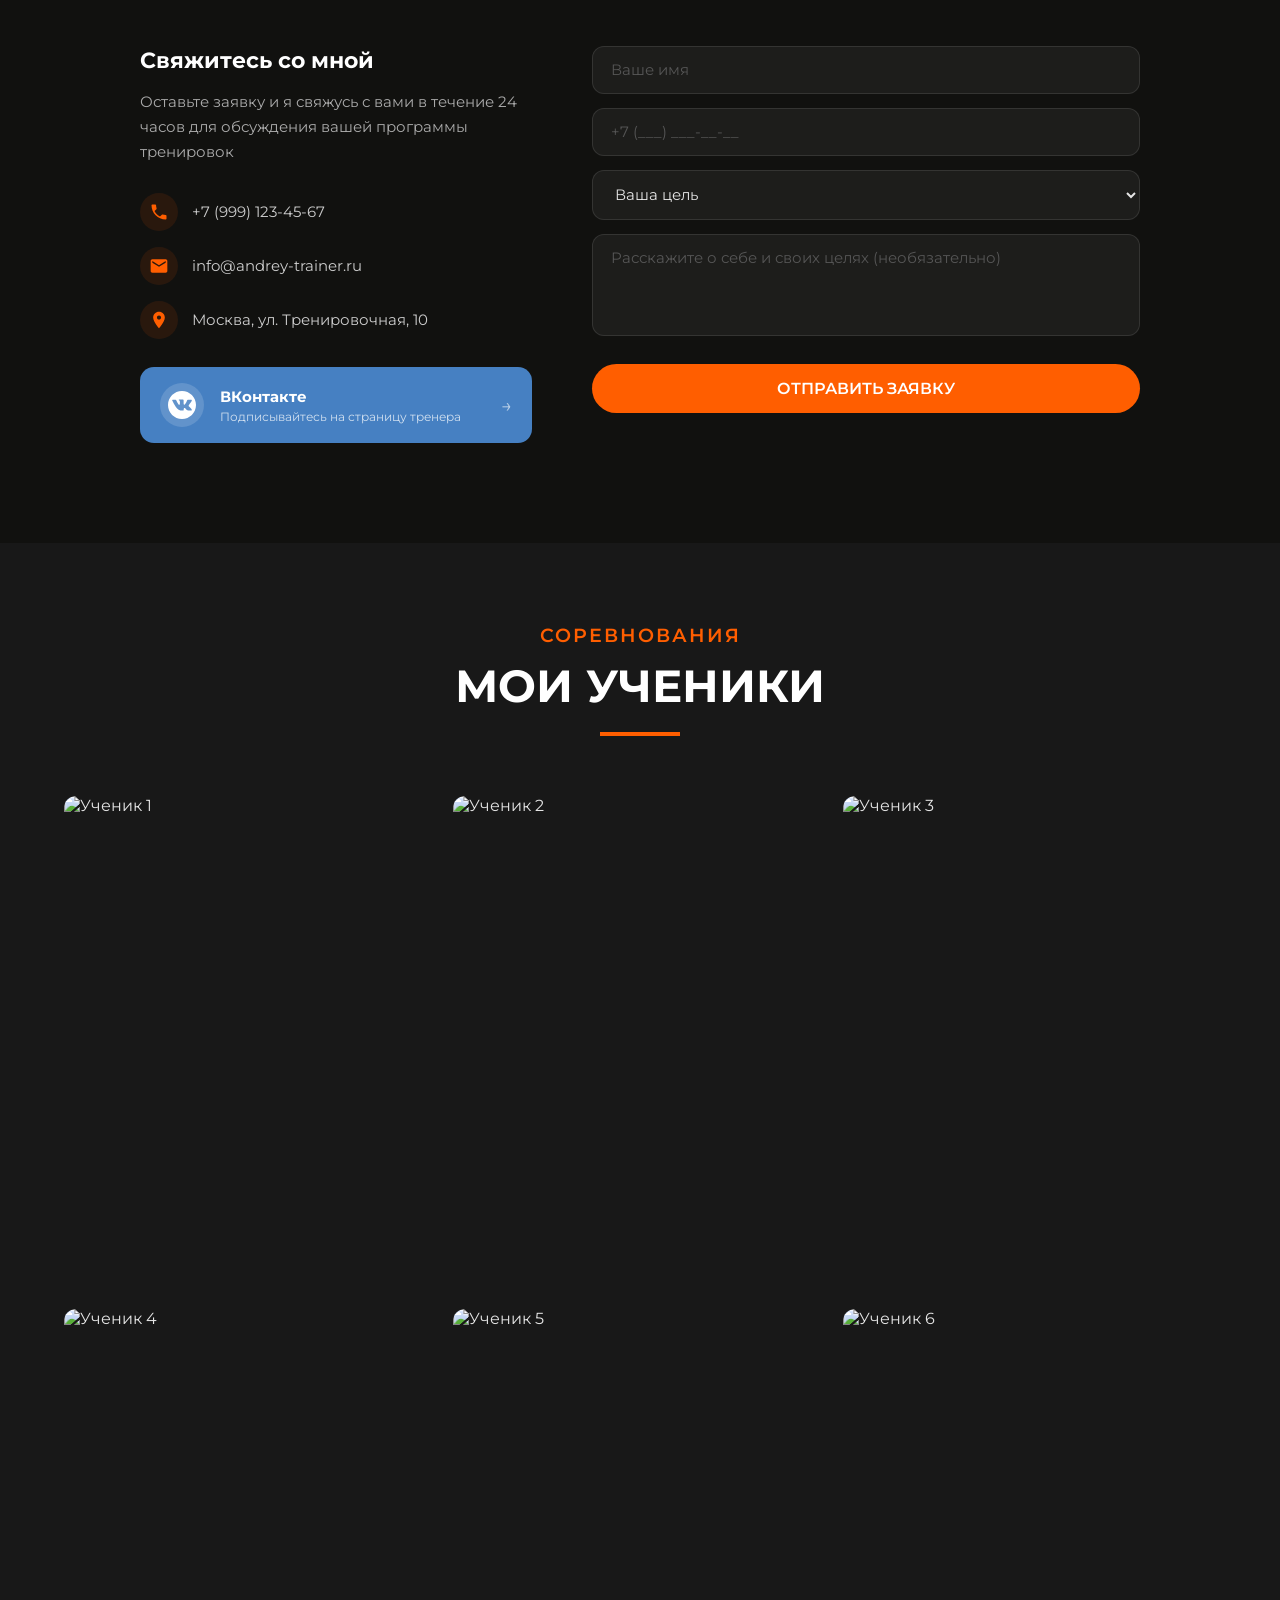
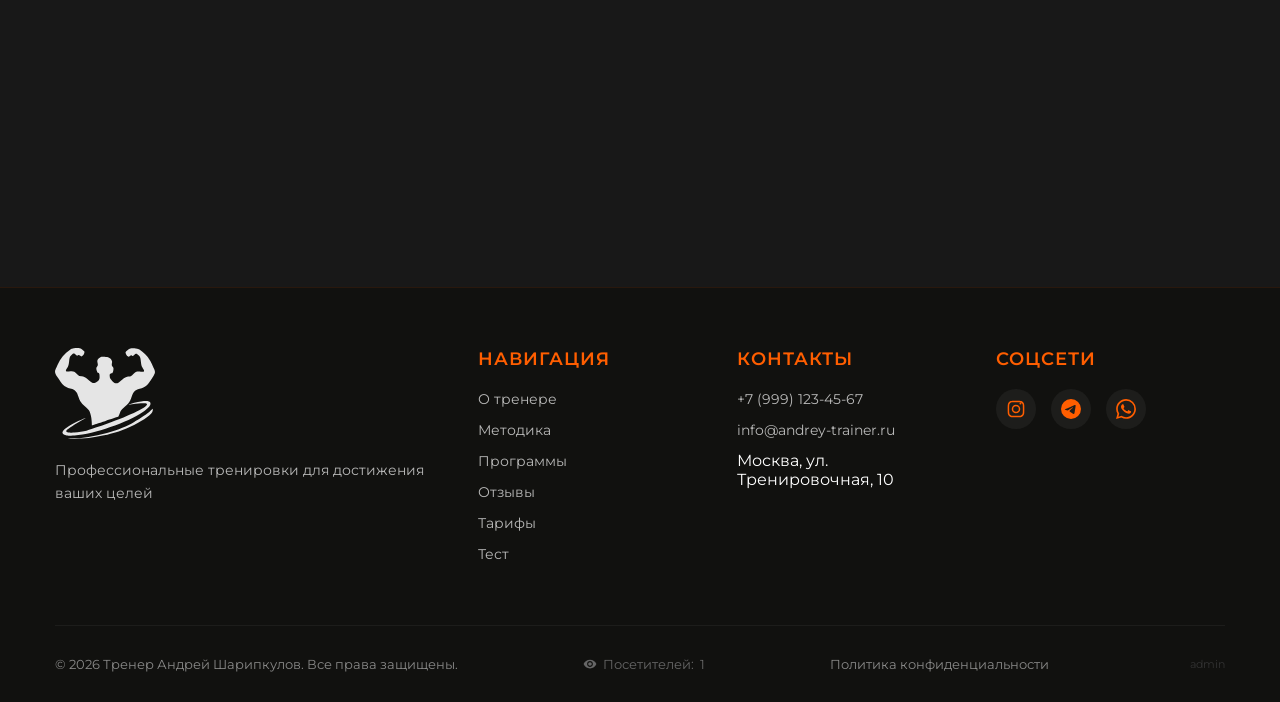
==== commit 64396a21: "Simplify demo page layout" ====
--- a/demo/index.html
+++ b/demo/index.html
@@ -37,8 +37,8 @@
 
 
 
-  <meta name="robots" content="noindex"><link rel="stylesheet" href="css/demo.css"></head>
-  <body><aside class="demo-notice">Учебное демо. Данные сохраняются только в этом браузере. Не вводите настоящий пароль. <a href="admin.html">Панель тренера</a></aside>
+  <meta name="robots" content="noindex"></head>
+  <body>
 
     <div id="scrollProgress"></div>
 
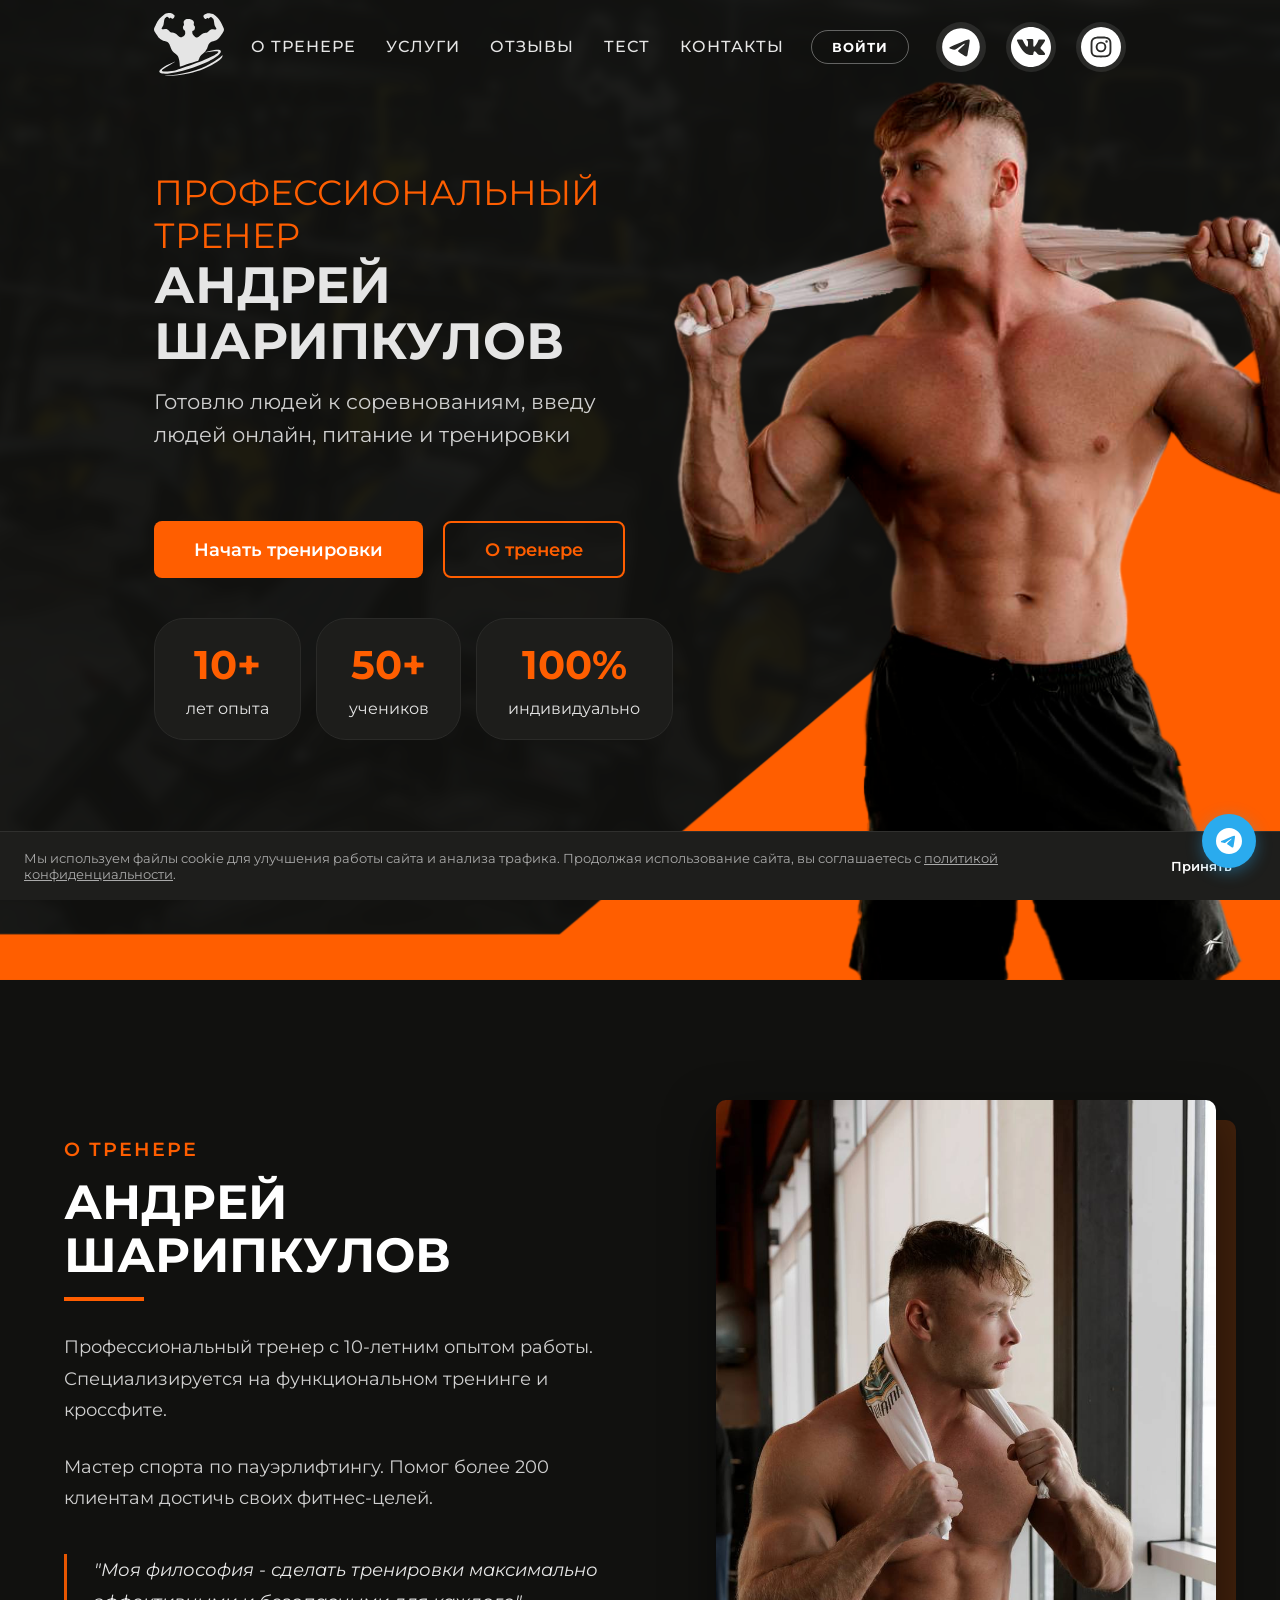
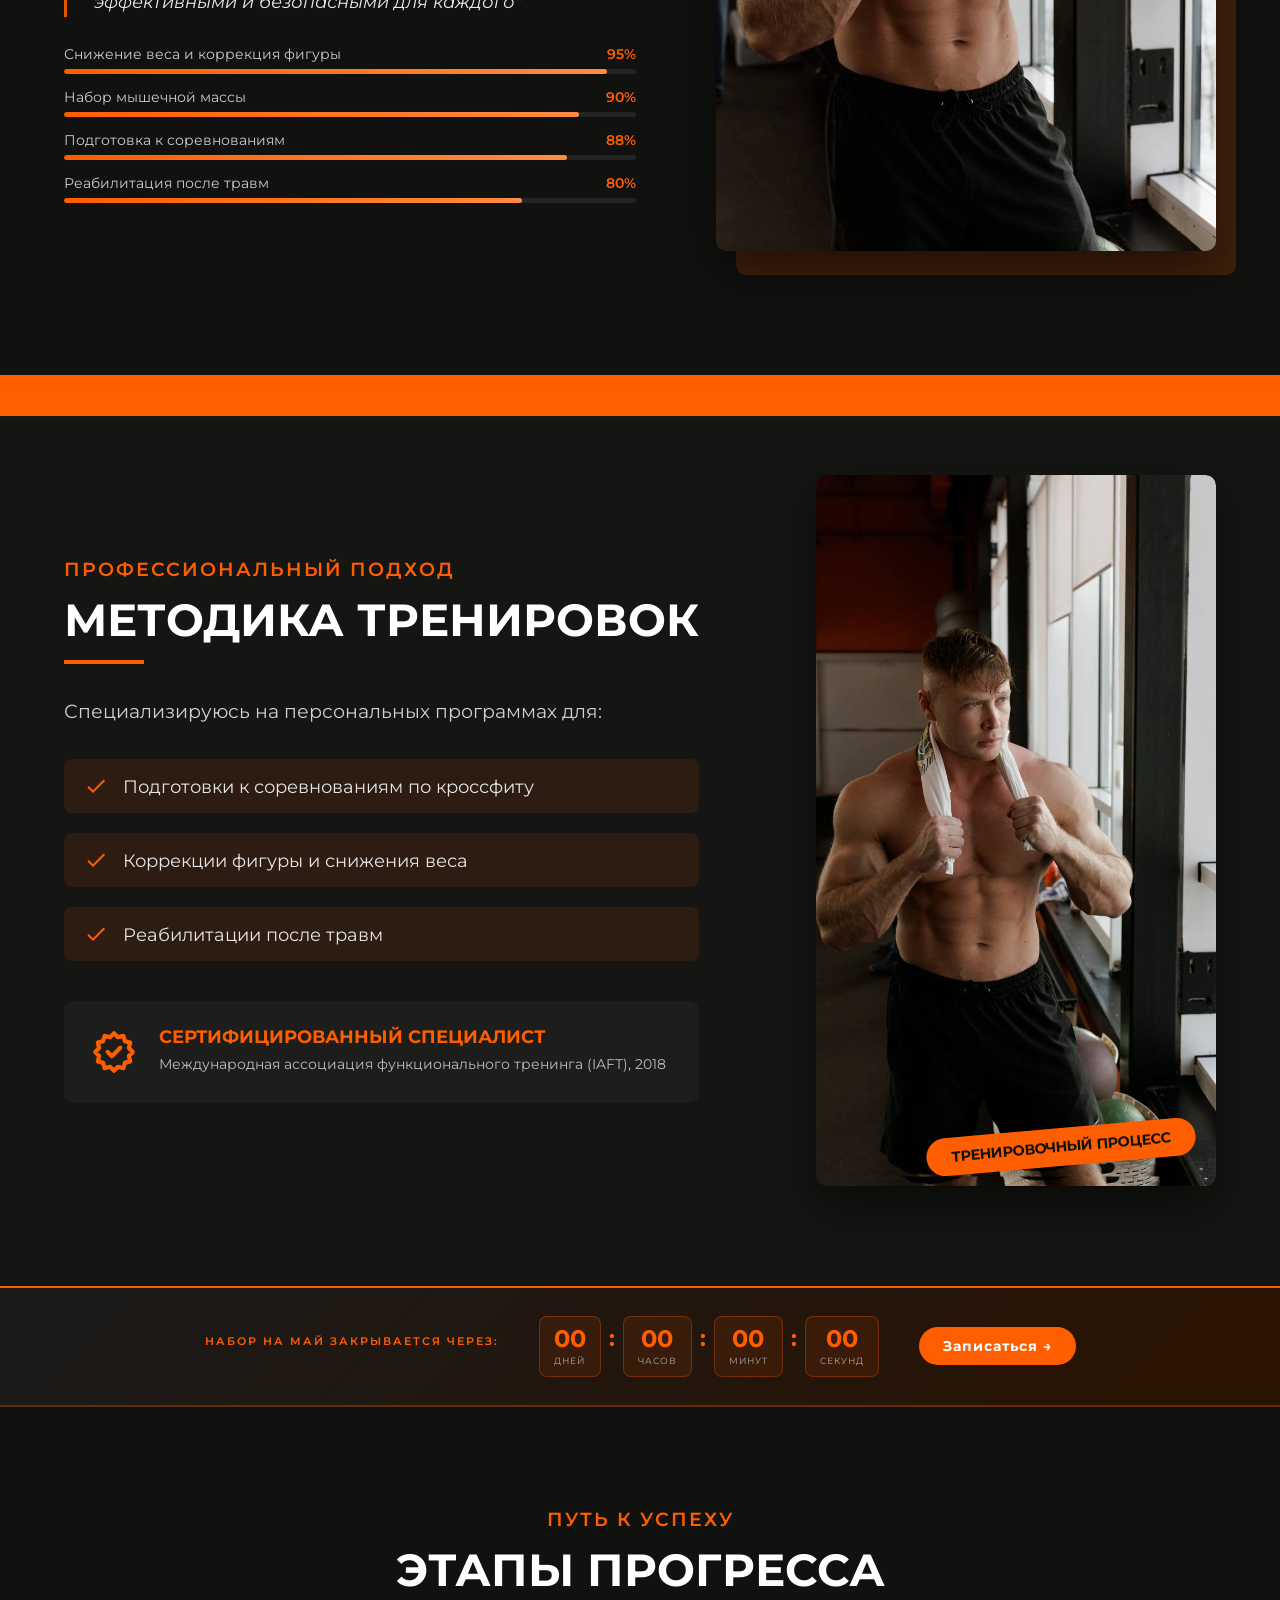
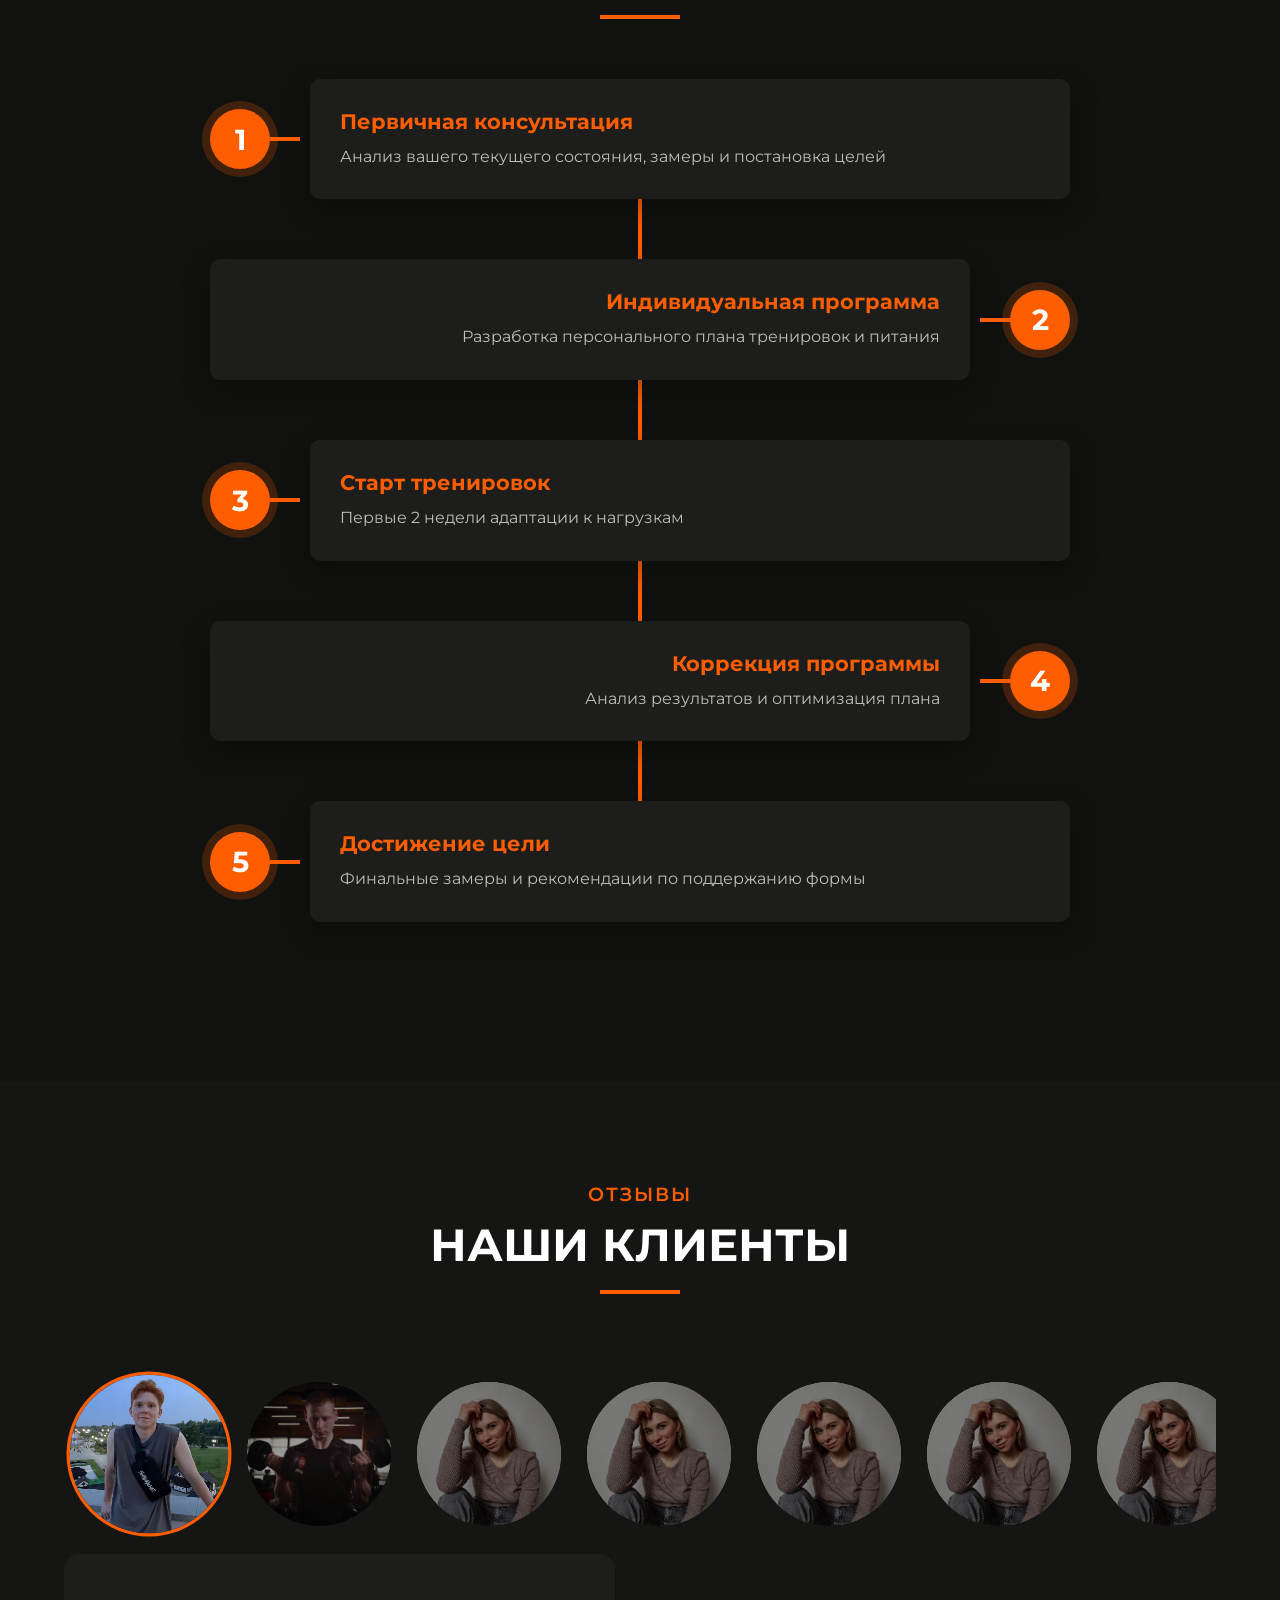
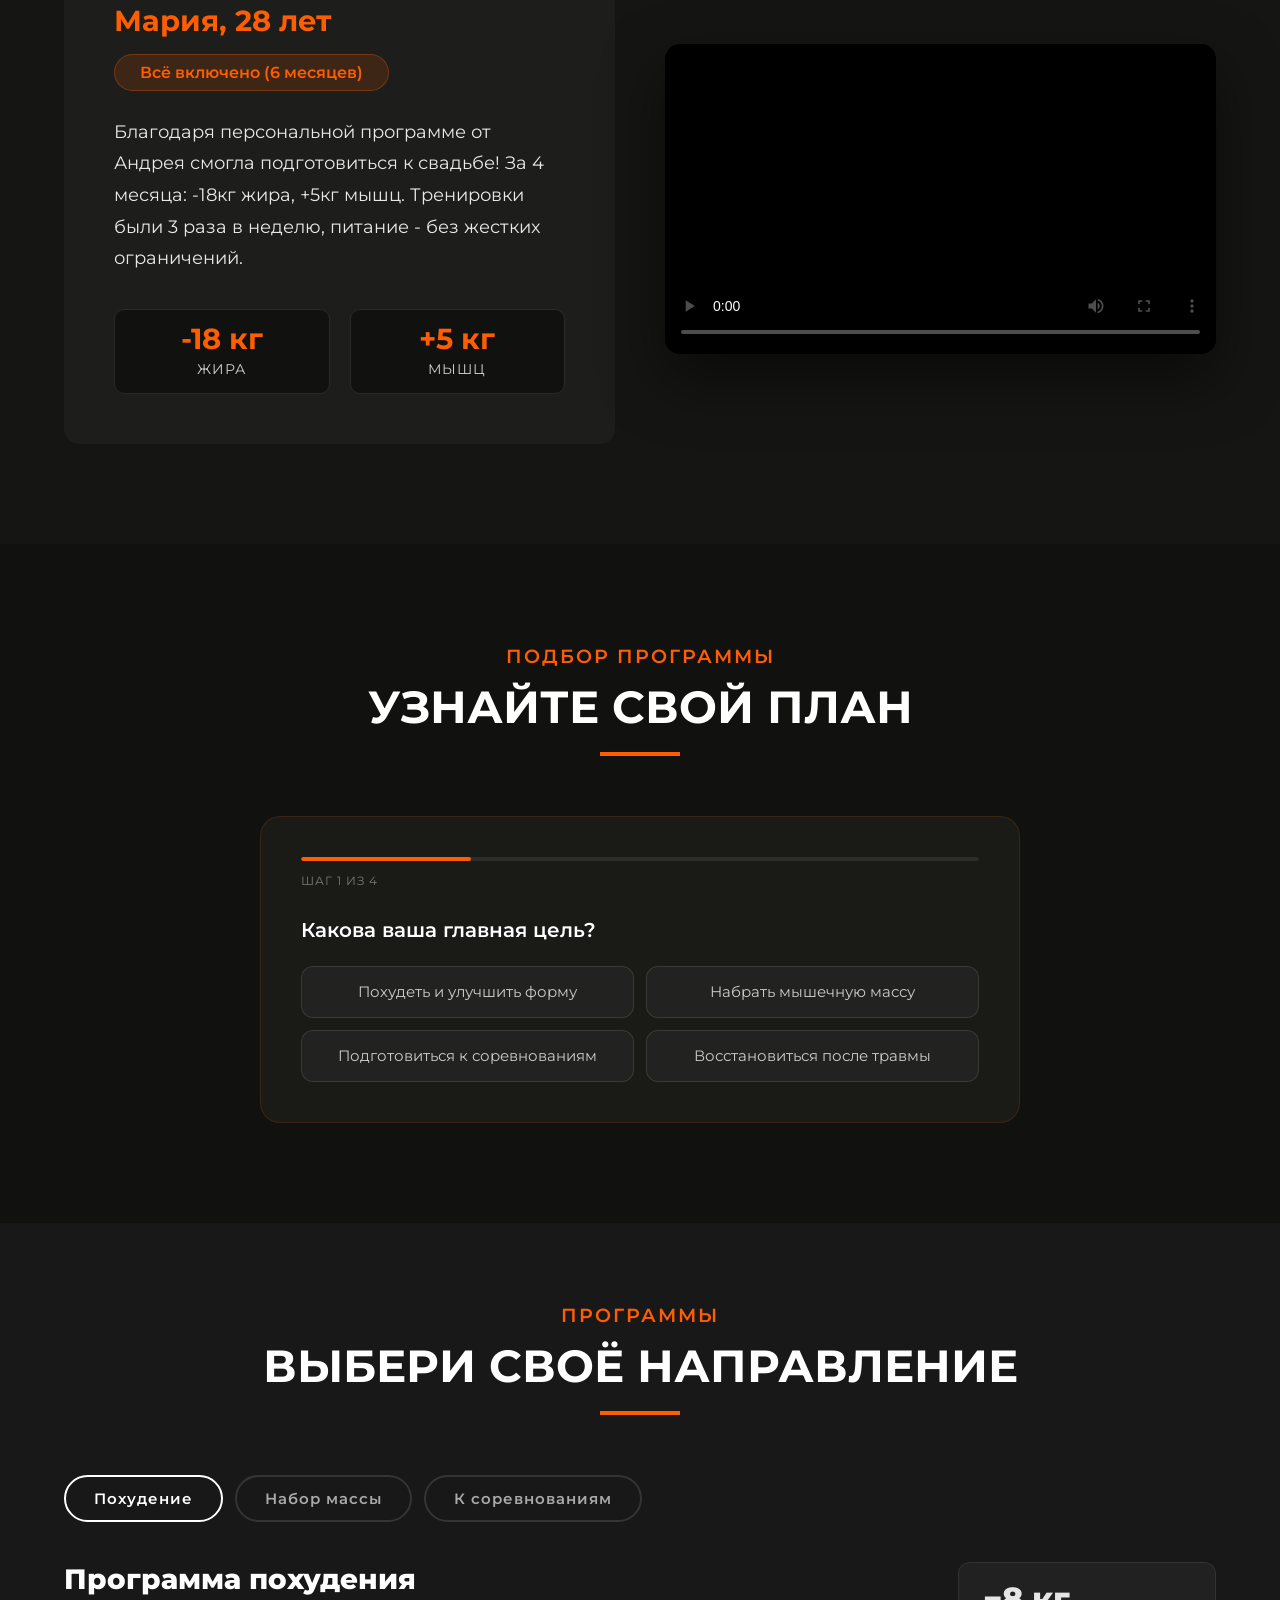
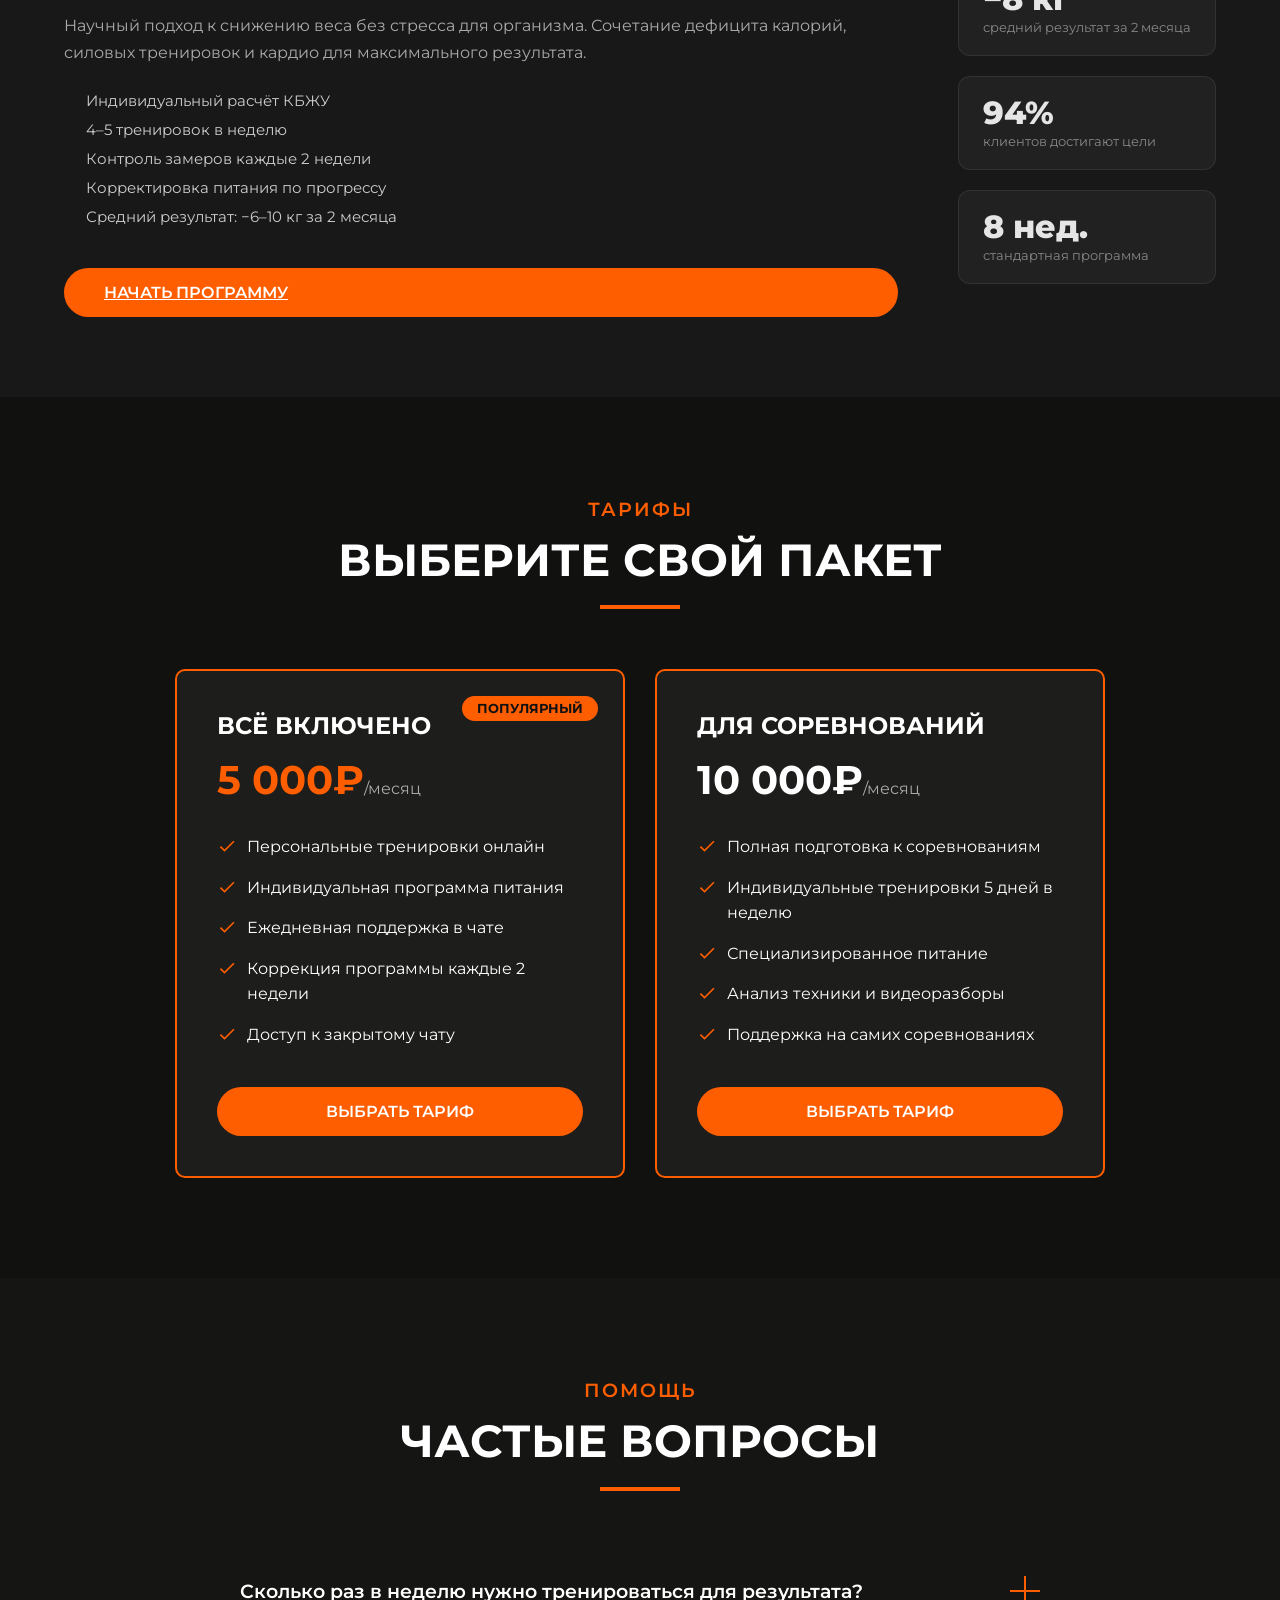
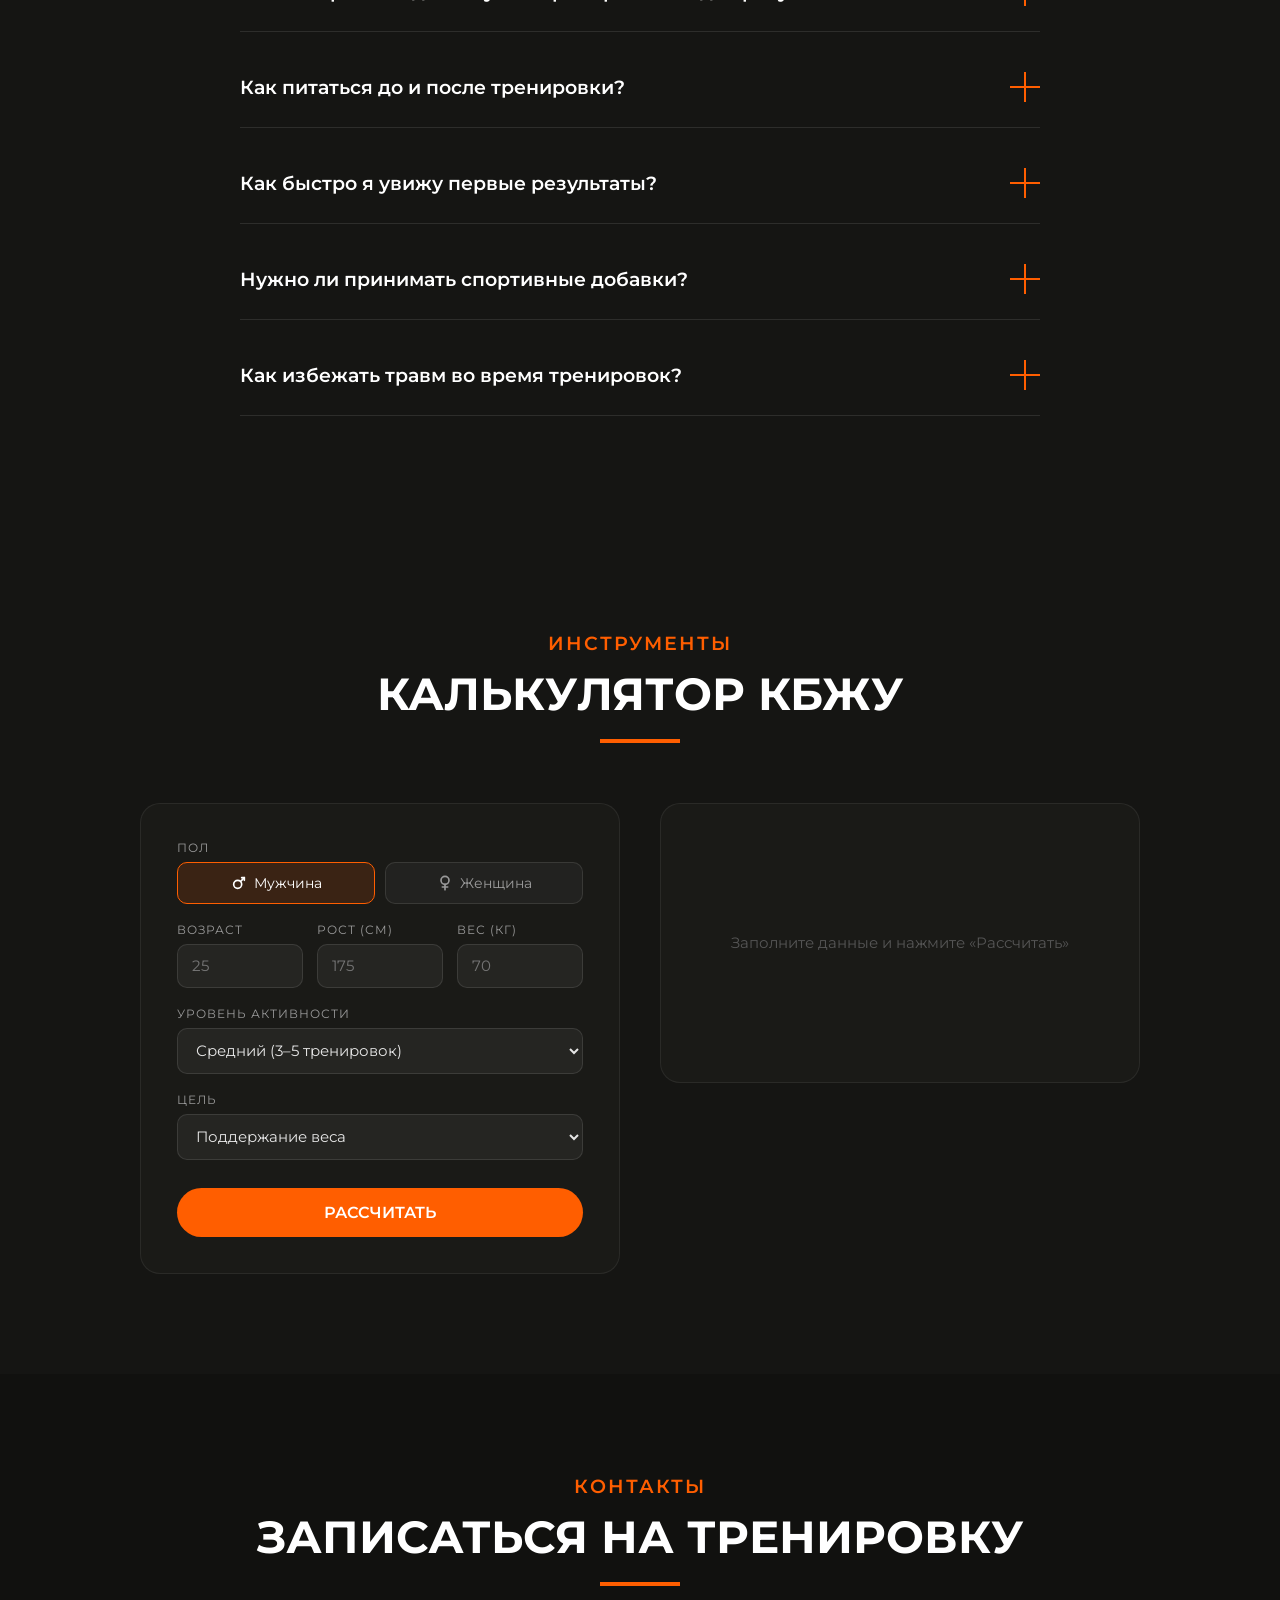
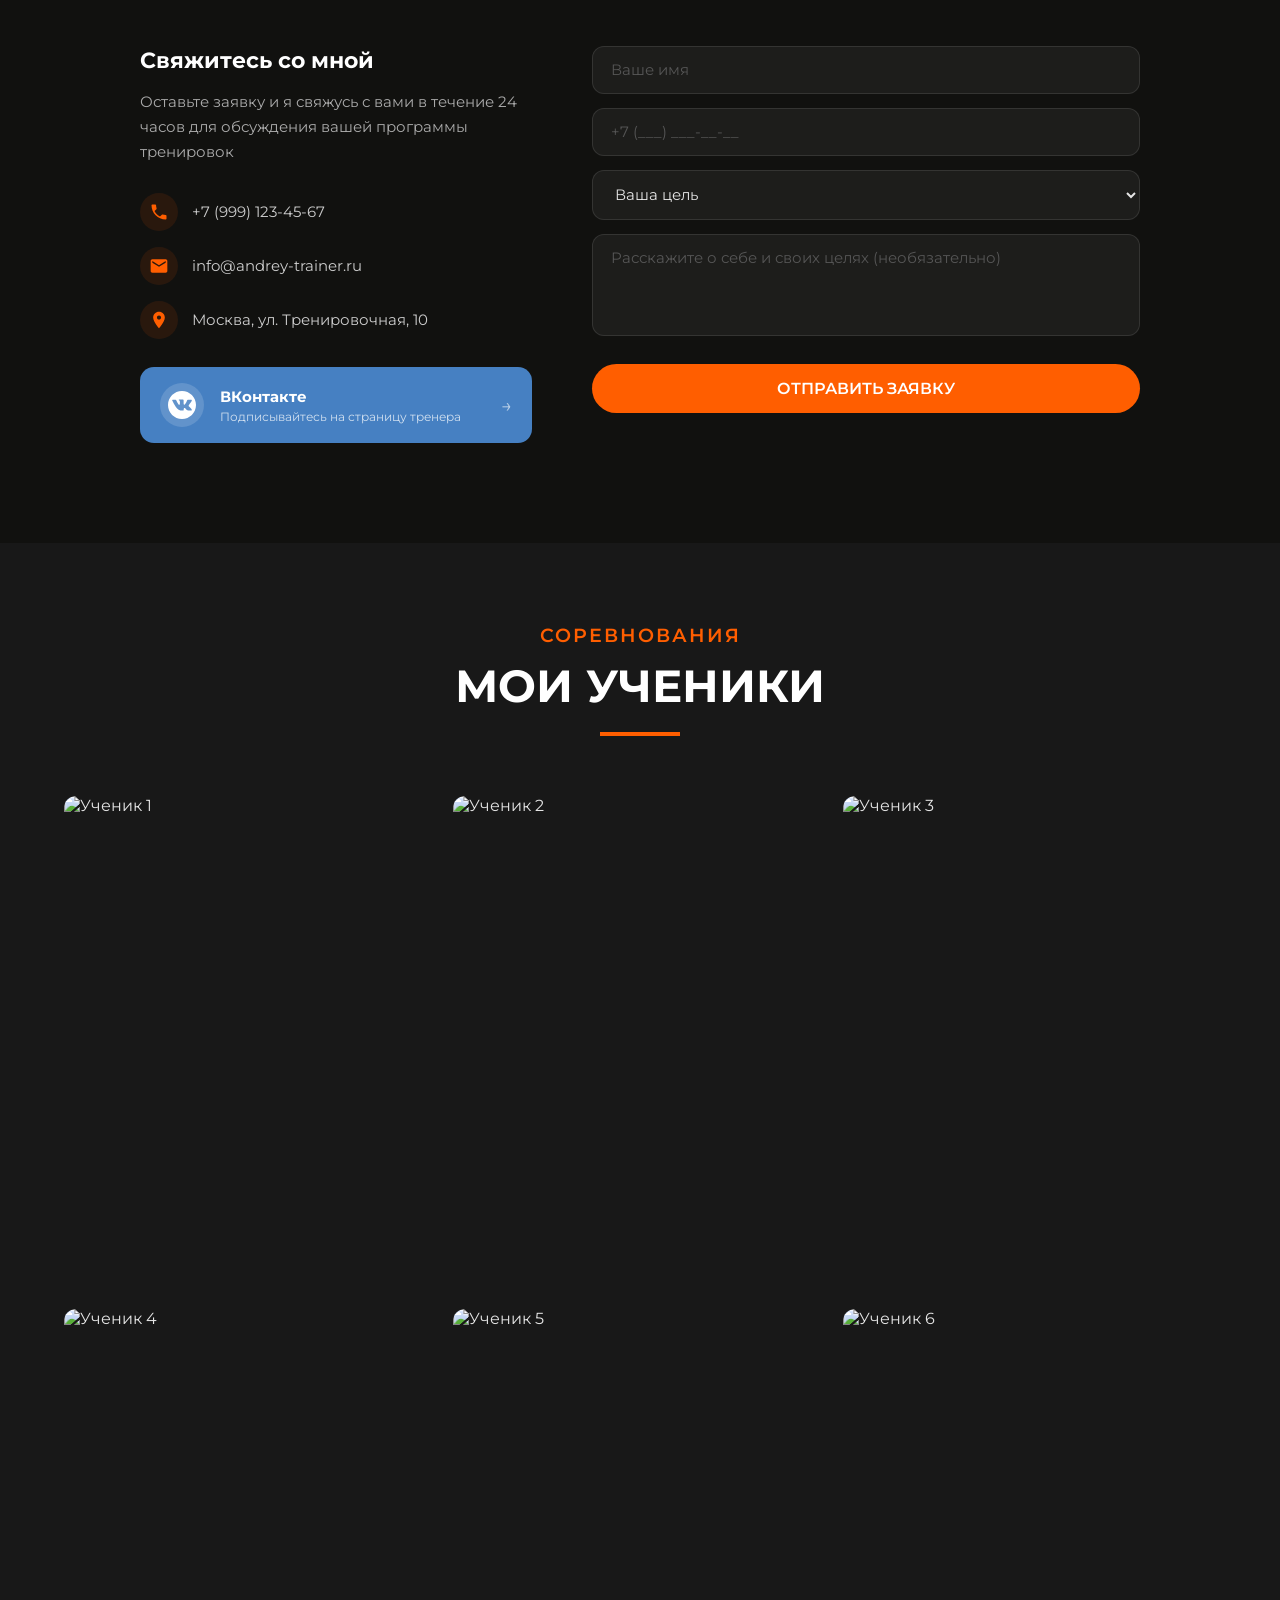
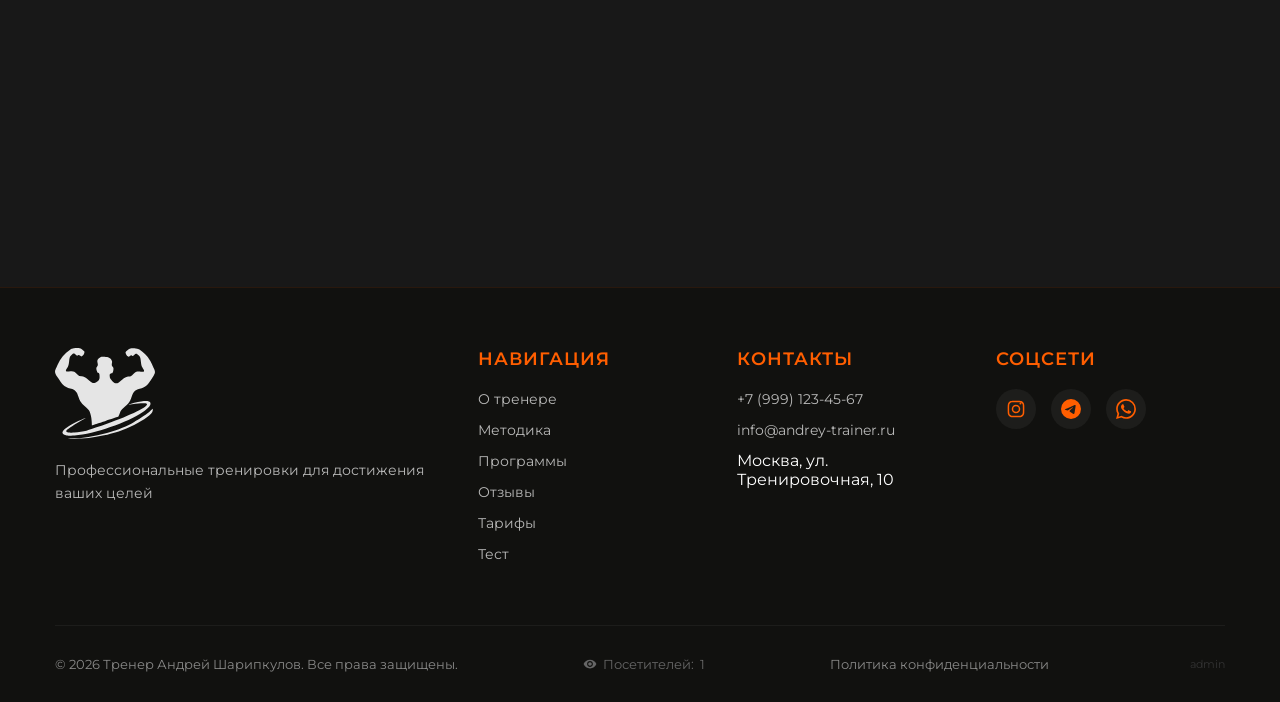
==== commit e1700871: "Trainer portrait" ====
--- a/demo/index.html
+++ b/demo/index.html
@@ -9,7 +9,7 @@
     <meta property="og:title" content="Тренер Андрей Шарипкулов — персональные тренировки онлайн" />
     <meta property="og:description" content="Готовлю людей к соревнованиям, ввожу в онлайн, питание и тренировки. 10+ лет опыта." />
     <meta property="og:type" content="website" />
-    <meta property="og:image" content="../img/trenerbel.png" />
+    <meta property="og:image" content="../img/trainer-cutout.png" />
     <link rel="stylesheet" href="css/site.css" />
     <title>Тренер Андрей Шарипкулов — персональные тренировки онлайн</title>
 
@@ -22,7 +22,7 @@
       "jobTitle": "Персональный тренер",
       "description": "Профессиональный тренер по фитнесу. Подготовка к соревнованиям, онлайн-тренировки, программы питания.",
       "url": "https://andrey-trainer.ru",
-      "image": "../img/trenerbel.png",
+      "image": "../img/trainer-cutout.png",
       "sameAs": ["https://vk.com/andreysharipkulov"],
       "knowsAbout": ["Фитнес", "Пауэрлифтинг", "Подготовка к соревнованиям", "Диетология"],
       "offers": {
@@ -159,7 +159,7 @@
           </div>
           <div class="hero-image-block">
             <img
-              src="../img/trenerbel.png"
+              src="../img/trainer-cutout.png"
               alt="Тренер Андрей"
               class="trainer-photo"
             />
